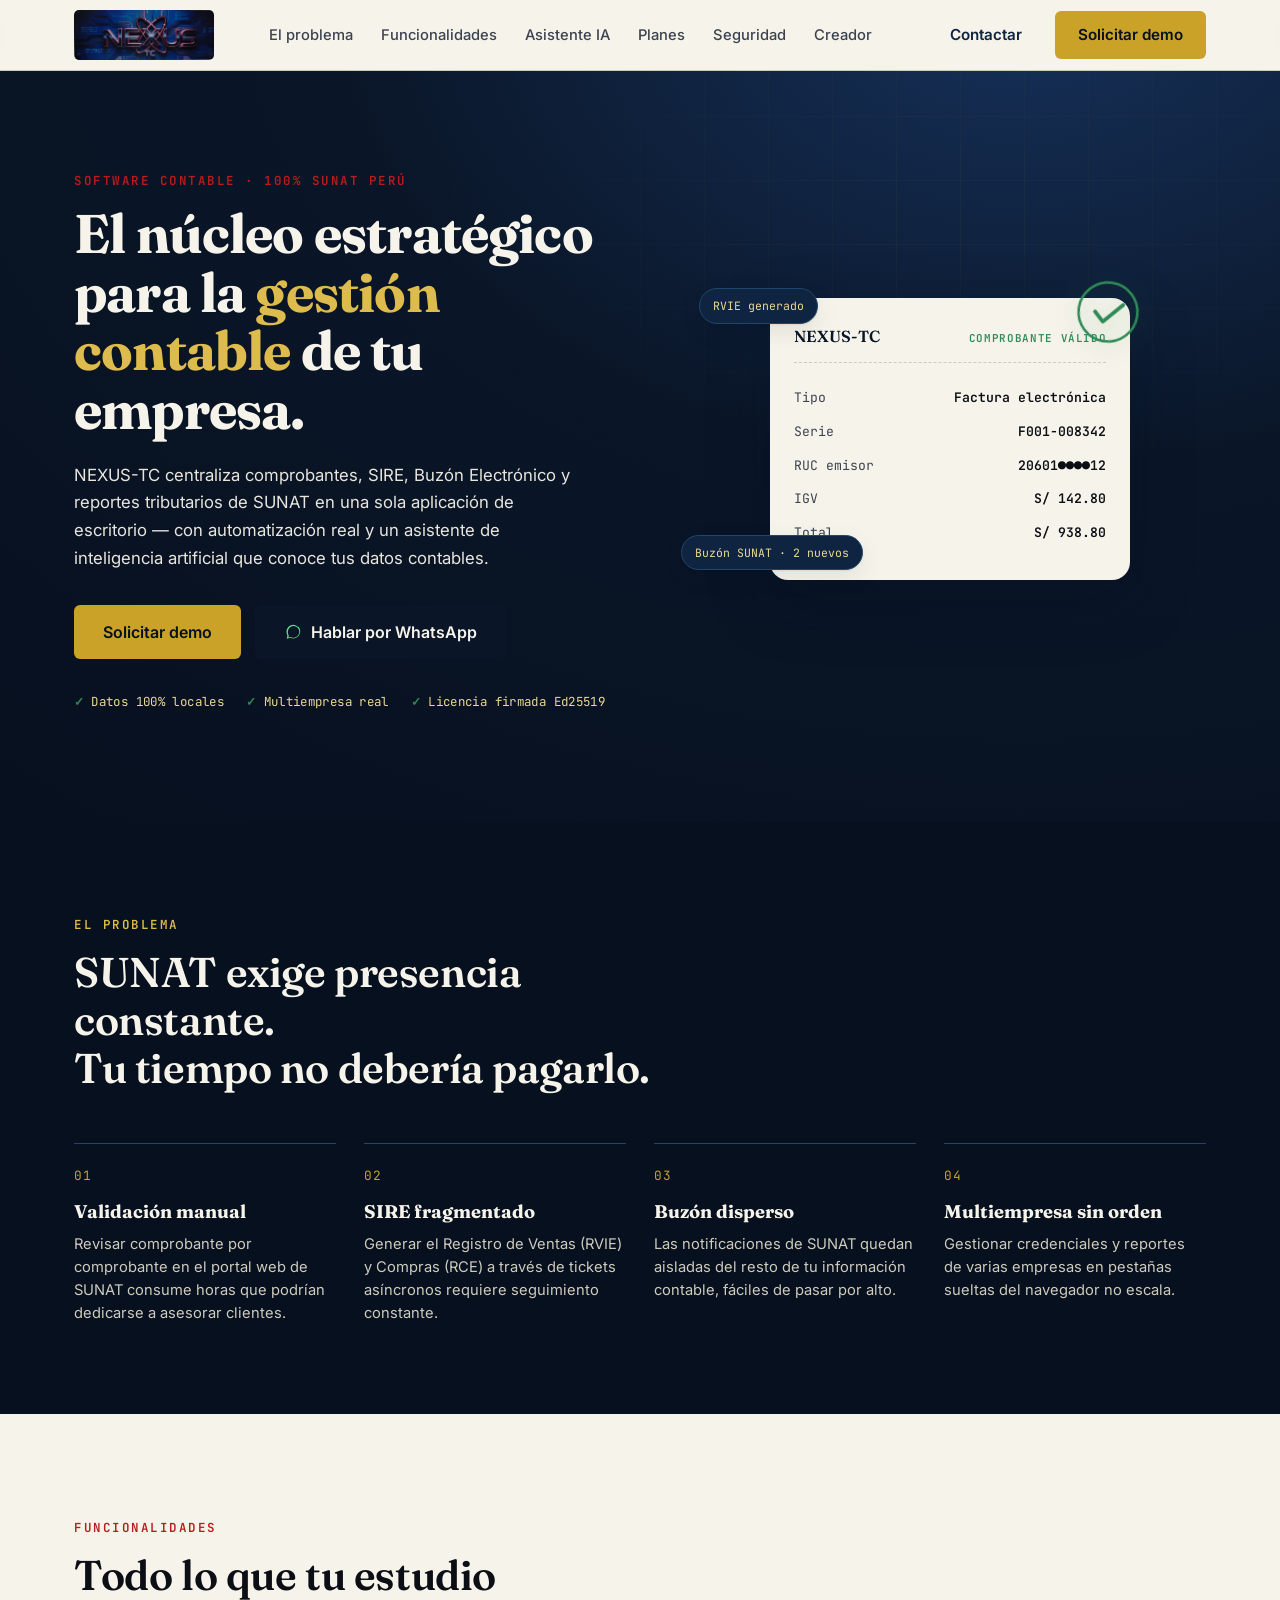
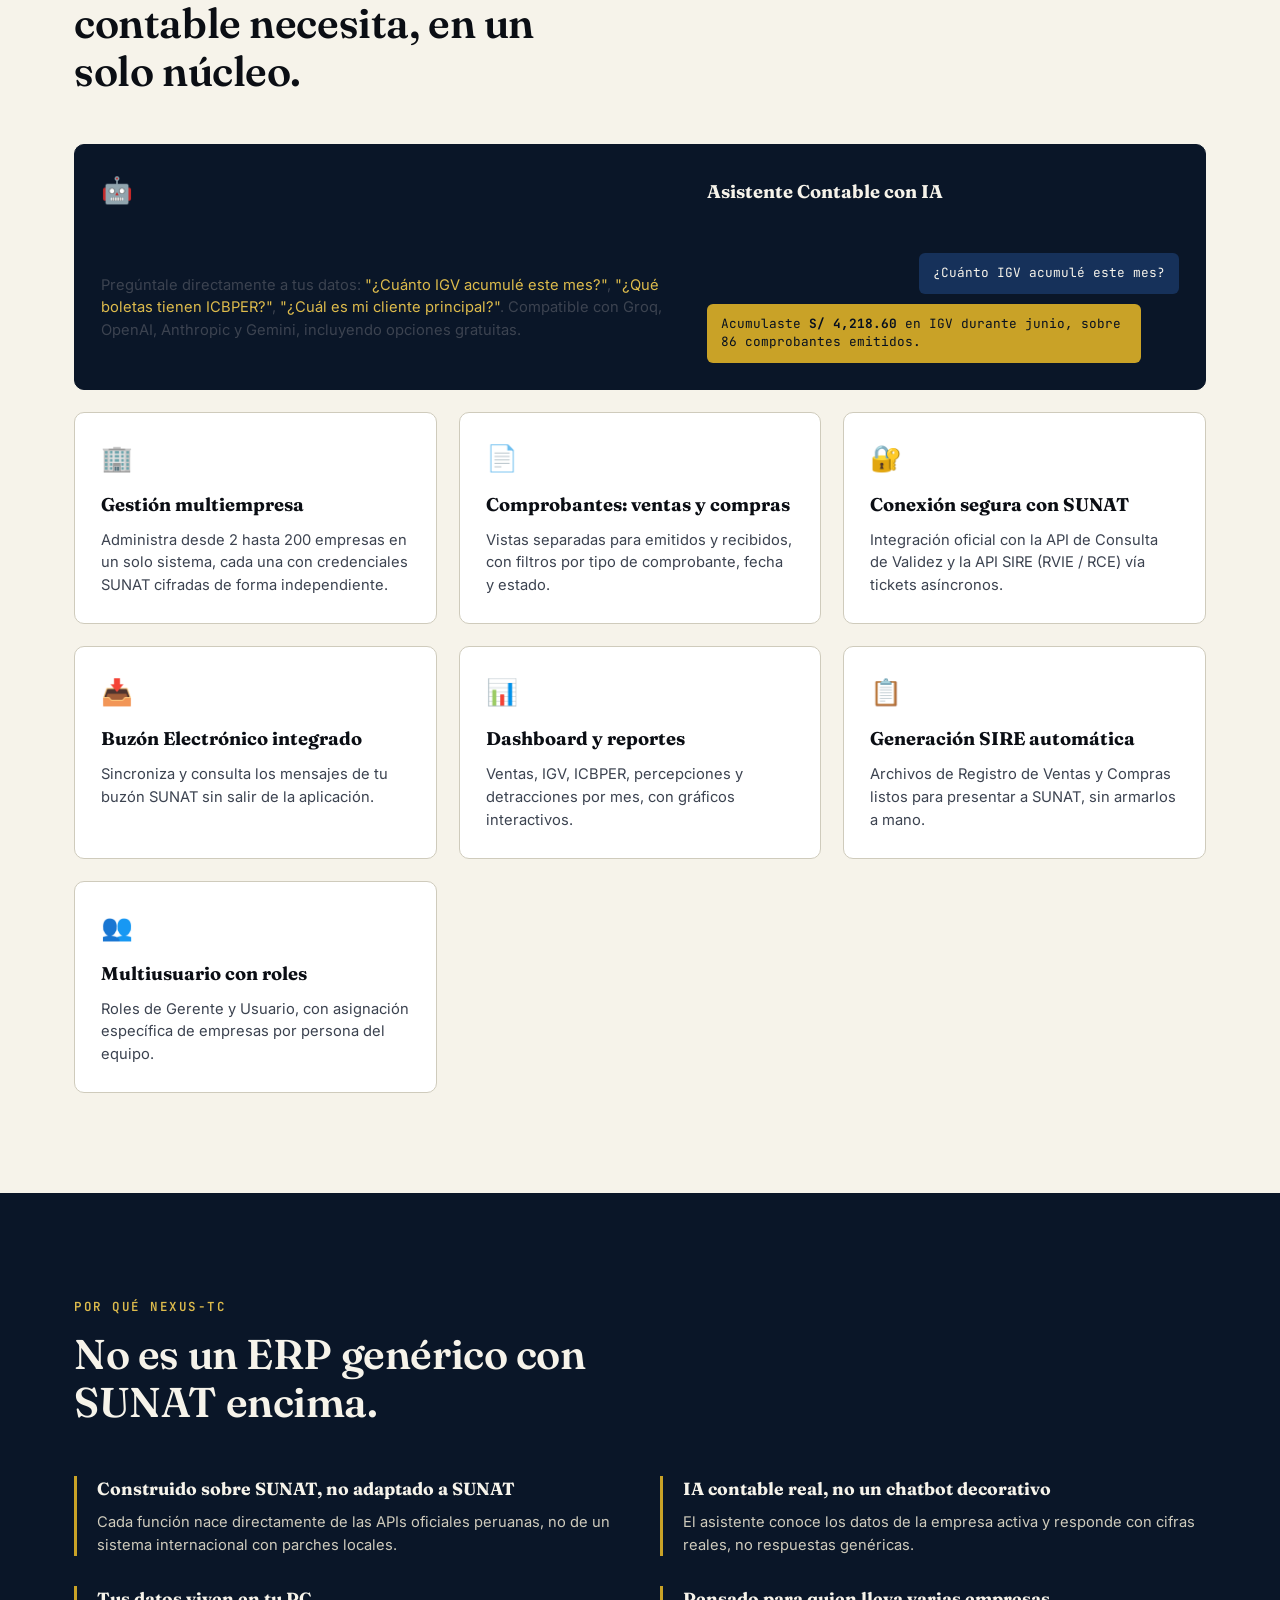
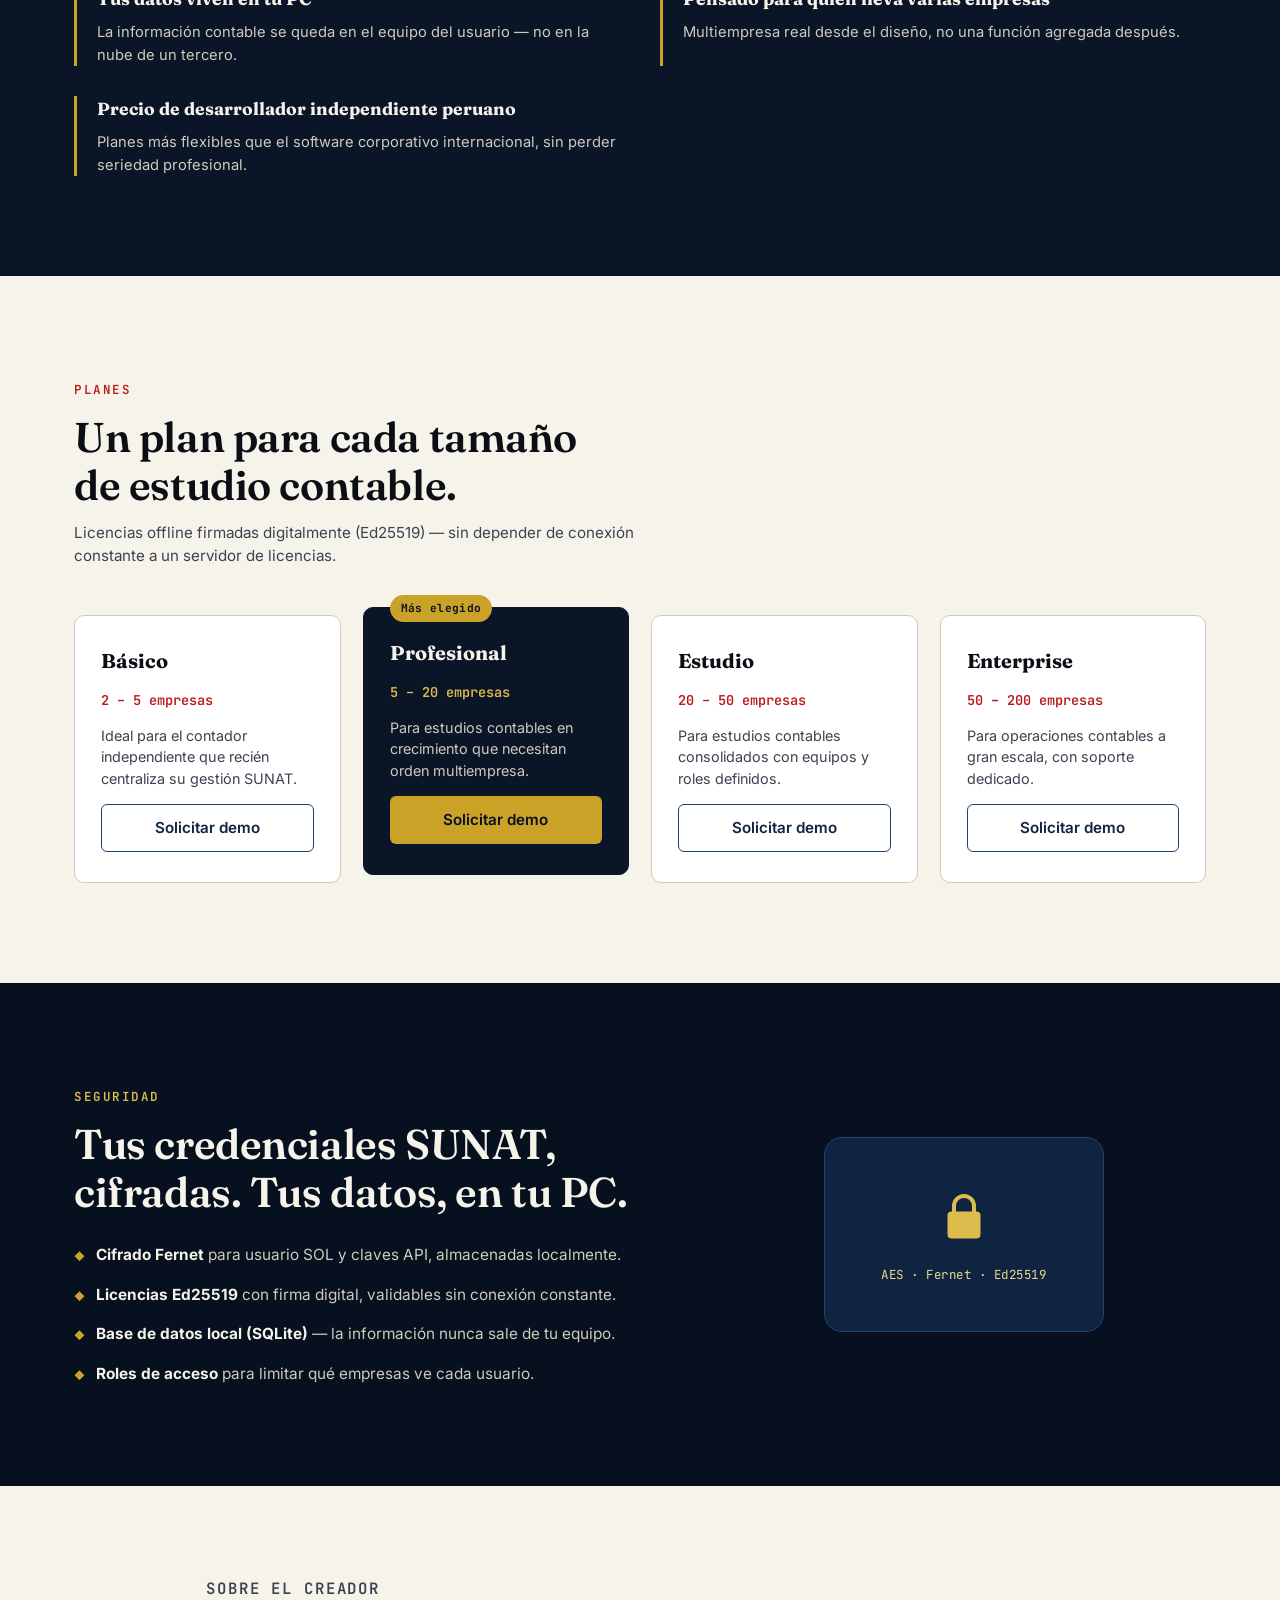
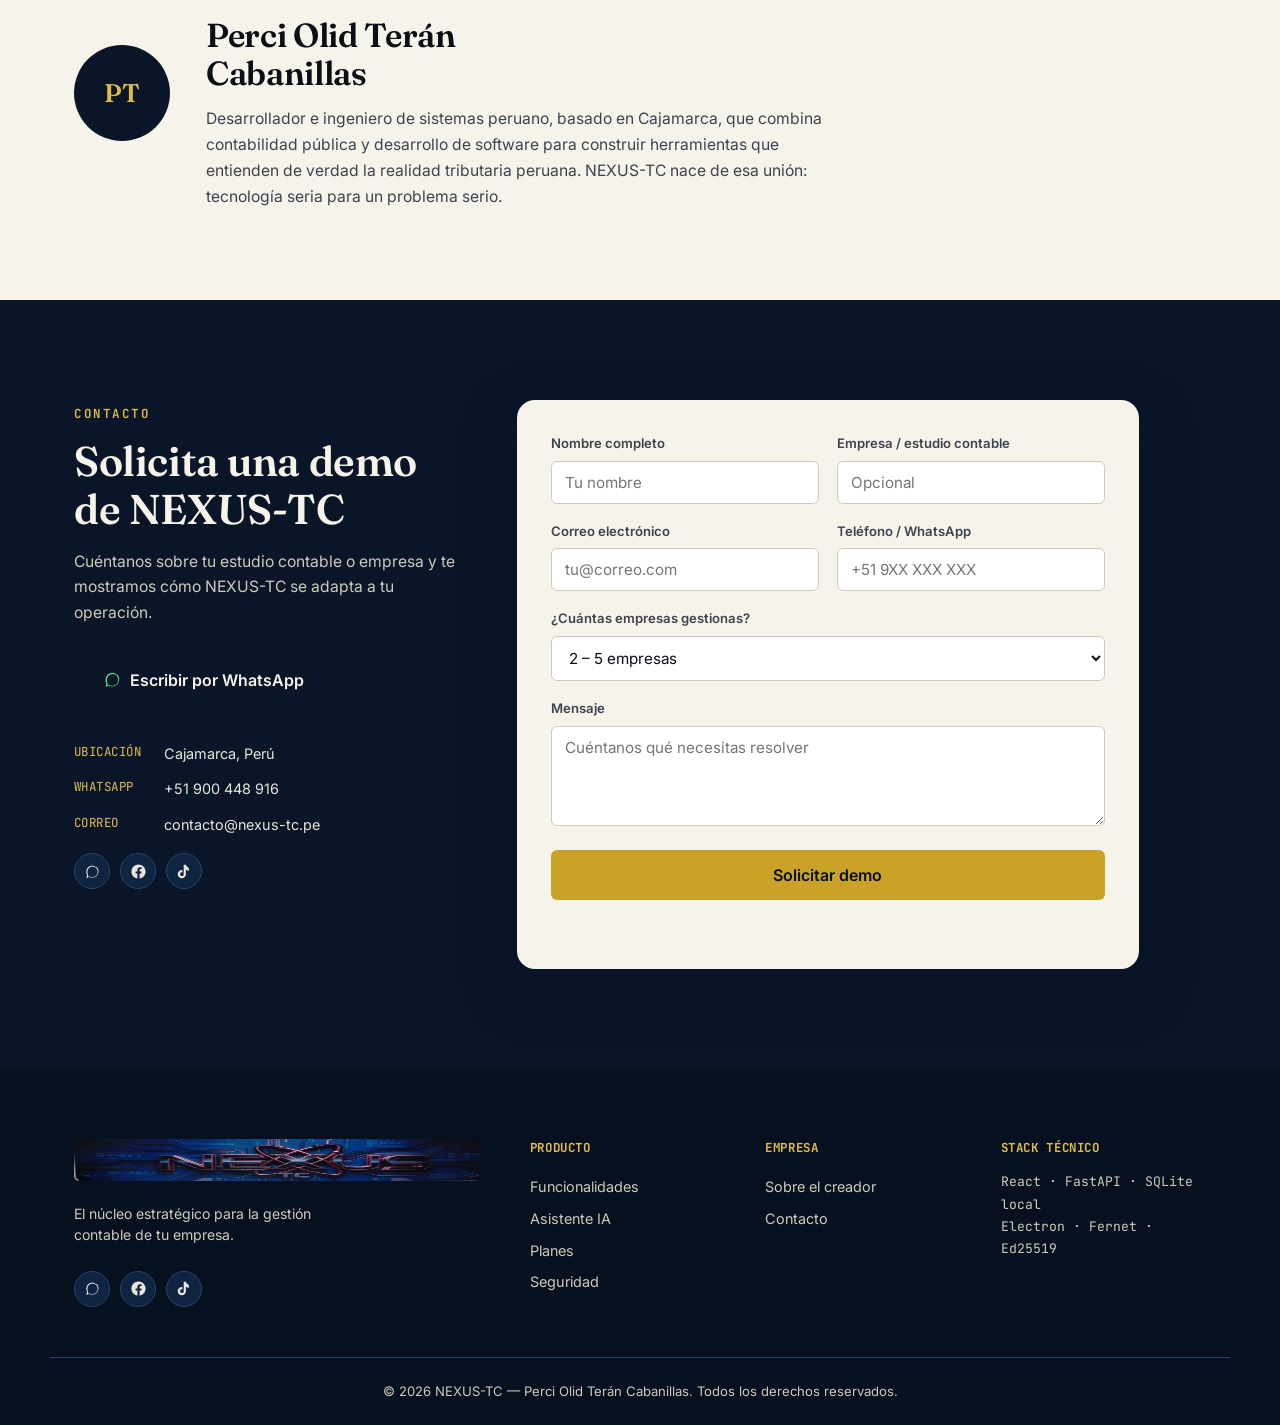
==== index.html @ d99326c6 "Add files via upload" ====
<!DOCTYPE html>
<html lang="es-PE">
<head>
<meta charset="UTF-8">
<meta name="viewport" content="width=device-width, initial-scale=1.0">
<title>NEXUS-TC — El núcleo estratégico para tu gestión contable SUNAT</title>
<meta name="description" content="NEXUS-TC centraliza la gestión de comprobantes, SIRE, Buzón Electrónico y reportes tributarios de SUNAT en una sola app de escritorio, con IA contable integrada.">
<link rel="preconnect" href="https://fonts.googleapis.com">
<link rel="preconnect" href="https://fonts.gstatic.com" crossorigin>
<link href="https://fonts.googleapis.com/css2?family=Fraunces:opsz,wght@9..144,400;9..144,500;9..144,600;9..144,700&family=Inter:wght@400;500;600;700;800&family=JetBrains+Mono:wght@400;500;600&display=swap" rel="stylesheet">
<link rel="stylesheet" href="estilos.css">
</head>
<body>

<!-- ============ HEADER ============ -->
<header class="site-header" id="top">
  <div class="container header-inner">
    <a href="#top" class="logo" aria-label="NEXUS-TC, inicio">
      <img src="nexus-tc-logo.png" alt="NEXUS-TC" class="logo-img">
    </a>

    <nav class="main-nav" id="main-nav" aria-label="Navegación principal">
      <a href="#problema">El problema</a>
      <a href="#funcionalidades">Funcionalidades</a>
      <a href="#asistente-ia">Asistente IA</a>
      <a href="#planes">Planes</a>
      <a href="#seguridad">Seguridad</a>
      <a href="#creador">Creador</a>
    </nav>

    <div class="header-cta">
      <a href="#contacto" class="btn btn-ghost">Contactar</a>
      <a href="#contacto" class="btn btn-primary">Solicitar demo</a>
    </div>

    <button class="nav-toggle" id="nav-toggle" aria-expanded="false" aria-controls="main-nav" aria-label="Abrir menú">
      <span></span><span></span><span></span>
    </button>
  </div>
</header>

<!-- ============ HERO ============ -->
<section class="hero">
  <div class="hero-texture" aria-hidden="true"></div>
  <div class="container hero-inner">
    <div class="hero-copy">
      <p class="eyebrow">Software contable · 100% SUNAT Perú</p>
      <h1>El núcleo estratégico para la <em>gestión contable</em> de tu empresa.</h1>
      <p class="hero-lead">
        NEXUS-TC centraliza comprobantes, SIRE, Buzón Electrónico y reportes tributarios
        de SUNAT en una sola aplicación de escritorio — con automatización real
        y un asistente de inteligencia artificial que conoce tus datos contables.
      </p>
      <div class="hero-actions">
        <a href="#contacto" class="btn btn-primary btn-lg">Solicitar demo</a>
        <a href="#" class="btn btn-whatsapp btn-lg" id="hero-whatsapp">
          <svg viewBox="0 0 24 24" class="icon-wa" aria-hidden="true"><path d="M17.6 6.3A8.9 8.9 0 0 0 12.04 3.5 8.95 8.95 0 0 0 3.1 12.4c0 1.6.4 3 1.2 4.3L3.5 21l4.4-1.2a8.9 8.9 0 0 0 4.1 1 9 9 0 0 0 5.6-15.5Zm-5.56 13.8a7.4 7.4 0 0 1-3.8-1l-.27-.16-2.5.7.66-2.4-.18-.28a7.5 7.5 0 0 1-1.1-3.9A7.4 7.4 0 0 1 12 5a7.4 7.4 0 0 1 7.4 7.4 7.4 7.4 0 0 1-7.36 7.4Z"/></svg>
          Hablar por WhatsApp
        </a>
      </div>
      <ul class="hero-trust">
        <li>Datos 100% locales</li>
        <li>Multiempresa real</li>
        <li>Licencia firmada Ed25519</li>
      </ul>
    </div>

    <div class="hero-visual" role="img" aria-label="Vista previa de un comprobante validado dentro de NEXUS-TC">
      <div class="voucher-card">
        <div class="voucher-head">
          <span class="voucher-co">NEXUS-TC</span>
          <span class="voucher-status" id="voucher-status">validando…</span>
        </div>
        <div class="voucher-row"><span>Tipo</span><strong>Factura electrónica</strong></div>
        <div class="voucher-row"><span>Serie</span><strong>F001-008342</strong></div>
        <div class="voucher-row"><span>RUC emisor</span><strong>20601●●●●12</strong></div>
        <div class="voucher-row"><span>IGV</span><strong>S/ 142.80</strong></div>
        <div class="voucher-row"><span>Total</span><strong>S/ 938.80</strong></div>
        <div class="voucher-seal" id="voucher-seal" aria-hidden="true">
          <svg viewBox="0 0 100 100"><circle cx="50" cy="50" r="46"/><path d="M30 52 L44 66 L72 36" /></svg>
        </div>
      </div>
      <div class="dash-chip dash-chip-1">RVIE generado</div>
      <div class="dash-chip dash-chip-2">Buzón SUNAT · 2 nuevos</div>
    </div>
  </div>
</section>

<!-- ============ EL PROBLEMA ============ -->
<section class="problema" id="problema">
  <div class="container">
    <p class="eyebrow eyebrow-light">El problema</p>
    <h2>SUNAT exige presencia constante. <br>Tu tiempo no debería pagarlo.</h2>
    <div class="problema-grid">
      <div class="problema-item">
        <span class="problema-num">01</span>
        <h3>Validación manual</h3>
        <p>Revisar comprobante por comprobante en el portal web de SUNAT consume horas que podrían dedicarse a asesorar clientes.</p>
      </div>
      <div class="problema-item">
        <span class="problema-num">02</span>
        <h3>SIRE fragmentado</h3>
        <p>Generar el Registro de Ventas (RVIE) y Compras (RCE) a través de tickets asíncronos requiere seguimiento constante.</p>
      </div>
      <div class="problema-item">
        <span class="problema-num">03</span>
        <h3>Buzón disperso</h3>
        <p>Las notificaciones de SUNAT quedan aisladas del resto de tu información contable, fáciles de pasar por alto.</p>
      </div>
      <div class="problema-item">
        <span class="problema-num">04</span>
        <h3>Multiempresa sin orden</h3>
        <p>Gestionar credenciales y reportes de varias empresas en pestañas sueltas del navegador no escala.</p>
      </div>
    </div>
  </div>
</section>

<!-- ============ FUNCIONALIDADES ============ -->
<section class="funcionalidades" id="funcionalidades">
  <div class="container">
    <p class="eyebrow">Funcionalidades</p>
    <h2>Todo lo que tu estudio contable necesita, en un solo núcleo.</h2>

    <div class="features-grid">
      <article class="feature-card feature-card-wide" id="asistente-ia">
        <div class="feature-icon" aria-hidden="true">🤖</div>
        <h3>Asistente Contable con IA</h3>
        <p>Pregúntale directamente a tus datos: <em>"¿Cuánto IGV acumulé este mes?"</em>, <em>"¿Qué boletas tienen ICBPER?"</em>, <em>"¿Cuál es mi cliente principal?"</em>. Compatible con Groq, OpenAI, Anthropic y Gemini, incluyendo opciones gratuitas.</p>
        <div class="chat-preview" aria-hidden="true">
          <div class="chat-bubble chat-user">¿Cuánto IGV acumulé este mes?</div>
          <div class="chat-bubble chat-ai">Acumulaste <strong>S/ 4,218.60</strong> en IGV durante junio, sobre 86 comprobantes emitidos.</div>
        </div>
      </article>

      <article class="feature-card">
        <div class="feature-icon" aria-hidden="true">🏢</div>
        <h3>Gestión multiempresa</h3>
        <p>Administra desde 2 hasta 200 empresas en un solo sistema, cada una con credenciales SUNAT cifradas de forma independiente.</p>
      </article>

      <article class="feature-card">
        <div class="feature-icon" aria-hidden="true">📄</div>
        <h3>Comprobantes: ventas y compras</h3>
        <p>Vistas separadas para emitidos y recibidos, con filtros por tipo de comprobante, fecha y estado.</p>
      </article>

      <article class="feature-card">
        <div class="feature-icon" aria-hidden="true">🔐</div>
        <h3>Conexión segura con SUNAT</h3>
        <p>Integración oficial con la API de Consulta de Validez y la API SIRE (RVIE / RCE) vía tickets asíncronos.</p>
      </article>

      <article class="feature-card">
        <div class="feature-icon" aria-hidden="true">📥</div>
        <h3>Buzón Electrónico integrado</h3>
        <p>Sincroniza y consulta los mensajes de tu buzón SUNAT sin salir de la aplicación.</p>
      </article>

      <article class="feature-card">
        <div class="feature-icon" aria-hidden="true">📊</div>
        <h3>Dashboard y reportes</h3>
        <p>Ventas, IGV, ICBPER, percepciones y detracciones por mes, con gráficos interactivos.</p>
      </article>

      <article class="feature-card">
        <div class="feature-icon" aria-hidden="true">📋</div>
        <h3>Generación SIRE automática</h3>
        <p>Archivos de Registro de Ventas y Compras listos para presentar a SUNAT, sin armarlos a mano.</p>
      </article>

      <article class="feature-card">
        <div class="feature-icon" aria-hidden="true">👥</div>
        <h3>Multiusuario con roles</h3>
        <p>Roles de Gerente y Usuario, con asignación específica de empresas por persona del equipo.</p>
      </article>
    </div>
  </div>
</section>

<!-- ============ DIFERENCIADORES ============ -->
<section class="diferenciadores">
  <div class="container">
    <p class="eyebrow eyebrow-light">Por qué NEXUS-TC</p>
    <h2>No es un ERP genérico con SUNAT encima.</h2>
    <div class="dif-list">
      <div class="dif-item">
        <h3>Construido sobre SUNAT, no adaptado a SUNAT</h3>
        <p>Cada función nace directamente de las APIs oficiales peruanas, no de un sistema internacional con parches locales.</p>
      </div>
      <div class="dif-item">
        <h3>IA contable real, no un chatbot decorativo</h3>
        <p>El asistente conoce los datos de la empresa activa y responde con cifras reales, no respuestas genéricas.</p>
      </div>
      <div class="dif-item">
        <h3>Tus datos viven en tu PC</h3>
        <p>La información contable se queda en el equipo del usuario — no en la nube de un tercero.</p>
      </div>
      <div class="dif-item">
        <h3>Pensado para quien lleva varias empresas</h3>
        <p>Multiempresa real desde el diseño, no una función agregada después.</p>
      </div>
      <div class="dif-item">
        <h3>Precio de desarrollador independiente peruano</h3>
        <p>Planes más flexibles que el software corporativo internacional, sin perder seriedad profesional.</p>
      </div>
    </div>
  </div>
</section>

<!-- ============ PLANES ============ -->
<section class="planes" id="planes">
  <div class="container">
    <p class="eyebrow">Planes</p>
    <h2>Un plan para cada tamaño de estudio contable.</h2>
    <p class="planes-sub">Licencias offline firmadas digitalmente (Ed25519) — sin depender de conexión constante a un servidor de licencias.</p>

    <div class="planes-grid">
      <div class="plan-card">
        <h3>Básico</h3>
        <p class="plan-range">2 – 5 empresas</p>
        <p class="plan-desc">Ideal para el contador independiente que recién centraliza su gestión SUNAT.</p>
        <a href="#contacto" class="btn btn-outline">Solicitar demo</a>
      </div>

      <div class="plan-card plan-card-featured">
        <span class="plan-tag">Más elegido</span>
        <h3>Profesional</h3>
        <p class="plan-range">5 – 20 empresas</p>
        <p class="plan-desc">Para estudios contables en crecimiento que necesitan orden multiempresa.</p>
        <a href="#contacto" class="btn btn-primary">Solicitar demo</a>
      </div>

      <div class="plan-card">
        <h3>Estudio</h3>
        <p class="plan-range">20 – 50 empresas</p>
        <p class="plan-desc">Para estudios contables consolidados con equipos y roles definidos.</p>
        <a href="#contacto" class="btn btn-outline">Solicitar demo</a>
      </div>

      <div class="plan-card">
        <h3>Enterprise</h3>
        <p class="plan-range">50 – 200 empresas</p>
        <p class="plan-desc">Para operaciones contables a gran escala, con soporte dedicado.</p>
        <a href="#contacto" class="btn btn-outline">Solicitar demo</a>
      </div>
    </div>
  </div>
</section>

<!-- ============ SEGURIDAD ============ -->
<section class="seguridad" id="seguridad">
  <div class="container seguridad-inner">
    <div class="seguridad-copy">
      <p class="eyebrow eyebrow-light">Seguridad</p>
      <h2>Tus credenciales SUNAT, cifradas. Tus datos, en tu PC.</h2>
      <ul class="seguridad-list">
        <li><strong>Cifrado Fernet</strong> para usuario SOL y claves API, almacenadas localmente.</li>
        <li><strong>Licencias Ed25519</strong> con firma digital, validables sin conexión constante.</li>
        <li><strong>Base de datos local (SQLite)</strong> — la información nunca sale de tu equipo.</li>
        <li><strong>Roles de acceso</strong> para limitar qué empresas ve cada usuario.</li>
      </ul>
    </div>
    <div class="seguridad-visual" aria-hidden="true">
      <div class="lock-card">
        <svg viewBox="0 0 64 64" class="lock-icon"><rect x="16" y="28" width="32" height="26" rx="3"/><path d="M22 28v-6a10 10 0 0 1 20 0v6" fill="none" stroke-width="4"/><circle cx="32" cy="40" r="3.5"/></svg>
        <span class="lock-label">AES · Fernet · Ed25519</span>
      </div>
    </div>
  </div>
</section>

<!-- ============ SOBRE EL CREADOR ============ -->
<section class="creador" id="creador">
  <div class="container creador-inner">
    <div class="creador-avatar" aria-hidden="true">PT</div>
    <div class="creador-copy">
      <p class="eyebrow">Sobre el creador</p>
      <h2>Perci Olid Terán Cabanillas</h2>
      <p>
        Desarrollador e ingeniero de sistemas peruano, basado en Cajamarca, que combina
        contabilidad pública y desarrollo de software para construir herramientas que
        entienden de verdad la realidad tributaria peruana. NEXUS-TC nace de esa unión:
        tecnología seria para un problema serio.
      </p>
    </div>
  </div>
</section>

<!-- ============ CONTACTO ============ -->
<section class="contacto" id="contacto">
  <div class="container contacto-inner">
    <div class="contacto-info">
      <p class="eyebrow eyebrow-light">Contacto</p>
      <h2>Solicita una demo de NEXUS-TC</h2>
      <p class="contacto-lead">Cuéntanos sobre tu estudio contable o empresa y te mostramos cómo NEXUS-TC se adapta a tu operación.</p>

      <a href="#" class="btn btn-whatsapp btn-lg" id="contacto-whatsapp">
        <svg viewBox="0 0 24 24" class="icon-wa" aria-hidden="true"><path d="M17.6 6.3A8.9 8.9 0 0 0 12.04 3.5 8.95 8.95 0 0 0 3.1 12.4c0 1.6.4 3 1.2 4.3L3.5 21l4.4-1.2a8.9 8.9 0 0 0 4.1 1 9 9 0 0 0 5.6-15.5Zm-5.56 13.8a7.4 7.4 0 0 1-3.8-1l-.27-.16-2.5.7.66-2.4-.18-.28a7.5 7.5 0 0 1-1.1-3.9A7.4 7.4 0 0 1 12 5a7.4 7.4 0 0 1 7.4 7.4 7.4 7.4 0 0 1-7.36 7.4Z"/></svg>
        Escribir por WhatsApp
      </a>

      <dl class="contacto-meta">
        <div><dt>Ubicación</dt><dd>Cajamarca, Perú</dd></div>
        <div><dt>WhatsApp</dt><dd>+51 900 448 916</dd></div>
        <div><dt>Correo</dt><dd>contacto@nexus-tc.pe</dd></div>
      </dl>

      <div class="social-row social-row-contact" aria-label="Síguenos en redes sociales">
        <a href="#" id="social-whatsapp-2" class="social-link" aria-label="WhatsApp" target="_blank" rel="noopener noreferrer">
          <svg viewBox="0 0 24 24" aria-hidden="true"><path d="M17.6 6.3A8.9 8.9 0 0 0 12.04 3.5 8.95 8.95 0 0 0 3.1 12.4c0 1.6.4 3 1.2 4.3L3.5 21l4.4-1.2a8.9 8.9 0 0 0 4.1 1 9 9 0 0 0 5.6-15.5Zm-5.56 13.8a7.4 7.4 0 0 1-3.8-1l-.27-.16-2.5.7.66-2.4-.18-.28a7.5 7.5 0 0 1-1.1-3.9A7.4 7.4 0 0 1 12 5a7.4 7.4 0 0 1 7.4 7.4 7.4 7.4 0 0 1-7.36 7.4Z"/></svg>
        </a>
        <a href="https://www.facebook.com/share/17sAjzDMkx/" class="social-link" aria-label="Facebook" target="_blank" rel="noopener noreferrer">
          <svg viewBox="0 0 24 24" aria-hidden="true"><path d="M22 12.06C22 6.5 17.52 2 12 2S2 6.5 2 12.06c0 5 3.66 9.16 8.44 9.94v-7.03H7.9v-2.91h2.54V9.84c0-2.51 1.49-3.9 3.78-3.9 1.1 0 2.24.2 2.24.2v2.46h-1.26c-1.24 0-1.63.77-1.63 1.56v1.87h2.78l-.44 2.91h-2.34V22c4.78-.78 8.44-4.94 8.44-9.94Z"/></svg>
        </a>
        <a href="https://www.tiktok.com/@iaxxx9139" class="social-link" aria-label="TikTok" target="_blank" rel="noopener noreferrer">
          <svg viewBox="0 0 24 24" aria-hidden="true"><path d="M16.6 5.82a4.27 4.27 0 0 1-2.6-3.4h-3.1v13.4a2.6 2.6 0 1 1-1.84-2.49V10.1a5.86 5.86 0 0 0-.76-.05A5.78 5.78 0 1 0 14 15.83V9.4a7.3 7.3 0 0 0 4.3 1.39V7.6a4.27 4.27 0 0 1-1.7-1.78Z"/></svg>
        </a>
      </div>
    </div>

    <form class="contacto-form" id="contact-form" novalidate>
      <div class="form-row">
        <label for="nombre">Nombre completo</label>
        <input type="text" id="nombre" name="nombre" required autocomplete="name" placeholder="Tu nombre">
      </div>
      <div class="form-row">
        <label for="empresa">Empresa / estudio contable</label>
        <input type="text" id="empresa" name="empresa" autocomplete="organization" placeholder="Opcional">
      </div>
      <div class="form-row">
        <label for="correo">Correo electrónico</label>
        <input type="email" id="correo" name="correo" required autocomplete="email" placeholder="tu@correo.com">
      </div>
      <div class="form-row">
        <label for="telefono">Teléfono / WhatsApp</label>
        <input type="tel" id="telefono" name="telefono" autocomplete="tel" placeholder="+51 9XX XXX XXX">
      </div>
      <div class="form-row">
        <label for="empresas-gestionadas">¿Cuántas empresas gestionas?</label>
        <select id="empresas-gestionadas" name="empresas-gestionadas">
          <option value="2-5">2 – 5 empresas</option>
          <option value="5-20">5 – 20 empresas</option>
          <option value="20-50">20 – 50 empresas</option>
          <option value="50-200">50 – 200 empresas</option>
        </select>
      </div>
      <div class="form-row">
        <label for="mensaje">Mensaje</label>
        <textarea id="mensaje" name="mensaje" rows="4" placeholder="Cuéntanos qué necesitas resolver"></textarea>
      </div>
      <button type="submit" class="btn btn-primary btn-lg form-submit">Solicitar demo</button>
      <p class="form-status" id="form-status" role="status" aria-live="polite"></p>
    </form>
  </div>
</section>

<!-- ============ FOOTER ============ -->
<footer class="site-footer">
  <div class="container footer-inner">
    <div class="footer-brand">
      <img src="nexus-tc-logo.png" alt="NEXUS-TC" class="logo-img footer-logo-img">
      <p>El núcleo estratégico para la gestión contable de tu empresa.</p>

      <div class="social-row" aria-label="Redes sociales de NEXUS-TC">
        <a href="#" id="social-whatsapp" class="social-link" aria-label="WhatsApp" target="_blank" rel="noopener noreferrer">
          <svg viewBox="0 0 24 24" aria-hidden="true"><path d="M17.6 6.3A8.9 8.9 0 0 0 12.04 3.5 8.95 8.95 0 0 0 3.1 12.4c0 1.6.4 3 1.2 4.3L3.5 21l4.4-1.2a8.9 8.9 0 0 0 4.1 1 9 9 0 0 0 5.6-15.5Zm-5.56 13.8a7.4 7.4 0 0 1-3.8-1l-.27-.16-2.5.7.66-2.4-.18-.28a7.5 7.5 0 0 1-1.1-3.9A7.4 7.4 0 0 1 12 5a7.4 7.4 0 0 1 7.4 7.4 7.4 7.4 0 0 1-7.36 7.4Z"/></svg>
        </a>
        <a href="https://www.facebook.com/share/17sAjzDMkx/" class="social-link" aria-label="Facebook" target="_blank" rel="noopener noreferrer">
          <svg viewBox="0 0 24 24" aria-hidden="true"><path d="M22 12.06C22 6.5 17.52 2 12 2S2 6.5 2 12.06c0 5 3.66 9.16 8.44 9.94v-7.03H7.9v-2.91h2.54V9.84c0-2.51 1.49-3.9 3.78-3.9 1.1 0 2.24.2 2.24.2v2.46h-1.26c-1.24 0-1.63.77-1.63 1.56v1.87h2.78l-.44 2.91h-2.34V22c4.78-.78 8.44-4.94 8.44-9.94Z"/></svg>
        </a>
        <a href="https://www.tiktok.com/@iaxxx9139" class="social-link" aria-label="TikTok" target="_blank" rel="noopener noreferrer">
          <svg viewBox="0 0 24 24" aria-hidden="true"><path d="M16.6 5.82a4.27 4.27 0 0 1-2.6-3.4h-3.1v13.4a2.6 2.6 0 1 1-1.84-2.49V10.1a5.86 5.86 0 0 0-.76-.05A5.78 5.78 0 1 0 14 15.83V9.4a7.3 7.3 0 0 0 4.3 1.39V7.6a4.27 4.27 0 0 1-1.7-1.78Z"/></svg>
        </a>
      </div>
    </div>

    <nav class="footer-nav" aria-label="Enlaces del pie de página">
      <div>
        <h4>Producto</h4>
        <a href="#funcionalidades">Funcionalidades</a>
        <a href="#asistente-ia">Asistente IA</a>
        <a href="#planes">Planes</a>
        <a href="#seguridad">Seguridad</a>
      </div>
      <div>
        <h4>Empresa</h4>
        <a href="#creador">Sobre el creador</a>
        <a href="#contacto">Contacto</a>
      </div>
      <div>
        <h4>Stack técnico</h4>
        <p class="footer-stack">React · FastAPI · SQLite local<br>Electron · Fernet · Ed25519</p>
      </div>
    </nav>
  </div>
  <div class="container footer-bottom">
    <p>© <span id="year"></span> NEXUS-TC — Perci Olid Terán Cabanillas. Todos los derechos reservados.</p>
  </div>
</footer>

<script src="script.js"></script>
</body>
</html>
---- estilos.css ----
/* ============================================================
   NEXUS-TC — Design tokens
   ============================================================ */
:root{
  /* Color */
  --navy-950: #07101F;
  --navy-900: #0A1628;
  --navy-800: #0F2440;
  --navy-700: #16315A;
  --navy-600: #1A3A5C;
  --navy-line: #21466E;

  --gold-500: #C9A227;
  --gold-400: #DDBB4C;
  --gold-300: #EAD896;

  --red-600: #B91C1C;
  --red-500: #D32F2F;

  --bone-100: #F6F3EA;
  --bone-200: #E8E6DD;
  --bone-300: #CFCBBC;

  --ink-900: #0B0E14;
  --ink-600: #3C4350;

  --green-ok: #2E8B57;

  /* Type */
  --font-display: "Fraunces", "Iowan Old Style", serif;
  --font-body: "Inter", -apple-system, BlinkMacSystemFont, sans-serif;
  --font-mono: "JetBrains Mono", monospace;

  /* Layout */
  --container-w: 1180px;
  --radius-sm: 6px;
  --radius-md: 10px;
  --radius-lg: 18px;

  --shadow-card: 0 1px 2px rgba(7,16,31,0.06), 0 8px 24px rgba(7,16,31,0.08);
  --shadow-deep: 0 20px 60px rgba(7,16,31,0.35);
}

@media (prefers-color-scheme: dark){
  :root{ color-scheme: dark light; }
}

/* ============================================================
   Reset
   ============================================================ */
*,*::before,*::after{ box-sizing: border-box; }
html{ scroll-behavior: smooth; }
@media (prefers-reduced-motion: reduce){
  html{ scroll-behavior: auto; }
  *,*::before,*::after{ animation-duration: 0.001ms !important; animation-iteration-count: 1 !important; transition-duration: 0.001ms !important; scroll-behavior: auto !important; }
}
body{
  margin: 0;
  font-family: var(--font-body);
  color: var(--ink-900);
  background: var(--bone-100);
  -webkit-font-smoothing: antialiased;
  line-height: 1.5;
}
img,svg{ display:block; max-width: 100%; }
a{ color: inherit; text-decoration: none; }
ul{ margin:0; padding:0; list-style:none; }
h1,h2,h3,h4,p{ margin:0; }
button{ font-family: inherit; cursor: pointer; }
:focus-visible{ outline: 2.5px solid var(--gold-500); outline-offset: 3px; border-radius: 4px; }

.container{
  width: 100%;
  max-width: var(--container-w);
  margin: 0 auto;
  padding: 0 24px;
}

.eyebrow{
  display:inline-block;
  font-family: var(--font-mono);
  font-size: 12.5px;
  letter-spacing: 0.12em;
  text-transform: uppercase;
  color: var(--red-600);
  font-weight: 600;
  margin-bottom: 14px;
}
.eyebrow-light{ color: var(--gold-400); }

h2{
  font-family: var(--font-display);
  font-weight: 600;
  font-size: clamp(1.9rem, 3.4vw, 2.6rem);
  line-height: 1.15;
  letter-spacing: -0.01em;
  max-width: 18ch;
}

/* ============================================================
   Buttons
   ============================================================ */
.btn{
  display: inline-flex;
  align-items: center;
  gap: 8px;
  padding: 12px 22px;
  border-radius: var(--radius-sm);
  font-weight: 600;
  font-size: 0.95rem;
  border: 1.5px solid transparent;
  transition: transform 0.15s ease, box-shadow 0.15s ease, background 0.15s ease, border-color 0.15s ease;
  white-space: nowrap;
}
.btn-lg{ padding: 14px 28px; font-size: 1rem; }
.btn-primary{
  background: var(--gold-500);
  color: var(--navy-950);
}
.btn-primary:hover{ background: var(--gold-400); transform: translateY(-1px); box-shadow: 0 8px 20px rgba(201,162,39,0.35); }

.btn-outline{
  background: transparent;
  border-color: var(--navy-line);
  color: var(--navy-800);
}
.btn-outline:hover{ border-color: var(--gold-500); color: var(--navy-900); }

.btn-ghost{
  background: transparent;
  color: var(--navy-800);
}
.btn-ghost:hover{ color: var(--red-600); }

.btn-whatsapp{
  background: var(--navy-900);
  color: var(--bone-100);
  border-color: var(--navy-900);
}
.btn-whatsapp:hover{ background: var(--navy-700); transform: translateY(-1px); }
.icon-wa{ width: 19px; height: 19px; fill: #5FE08A; }

/* ============================================================
   Header
   ============================================================ */
.site-header{
  position: sticky;
  top: 0;
  z-index: 50;
  background: rgba(246,243,234,0.86);
  backdrop-filter: blur(10px);
  border-bottom: 1px solid var(--bone-300);
}
.header-inner{
  display: flex;
  align-items: center;
  justify-content: space-between;
  padding-top: 10px;
  padding-bottom: 10px;
  gap: 24px;
}
.logo{ display: flex; align-items: center; gap: 10px; }
.logo-img{
  height: 50px;
  width: auto;
  border-radius: 5px;
  display: block;
}
.footer-logo-img{ height: 42px; margin-bottom: 4px; }
.logo-mark{
  font-family: var(--font-mono);
  font-size: 12px;
  font-weight: 700;
  background: var(--navy-900);
  color: var(--gold-400);
  padding: 5px 7px;
  border-radius: 5px;
  letter-spacing: 0.02em;
}
.logo-text{
  font-family: var(--font-display);
  font-size: 1.2rem;
  font-weight: 600;
  color: var(--navy-900);
}
.logo-dash{ color: var(--red-600); }

.main-nav{ display: flex; gap: 28px; }
.main-nav a{
  font-size: 0.92rem;
  font-weight: 500;
  color: var(--ink-600);
  position: relative;
  padding: 4px 0;
}
.main-nav a:hover{ color: var(--navy-900); }
.main-nav a::after{
  content:"";
  position:absolute; left:0; bottom:-2px;
  width:0; height: 2px; background: var(--gold-500);
  transition: width 0.2s ease;
}
.main-nav a:hover::after{ width: 100%; }

.header-cta{ display: flex; align-items: center; gap: 10px; }

.nav-toggle{
  display:none;
  flex-direction: column;
  justify-content: center;
  gap: 5px;
  width: 38px; height: 38px;
  background: transparent;
  border: 1px solid var(--bone-300);
  border-radius: 7px;
}
.nav-toggle span{ width: 18px; height: 2px; background: var(--navy-900); margin: 0 auto; transition: transform 0.2s ease, opacity 0.2s ease; }
.nav-toggle.is-open span:nth-child(1){ transform: translateY(7px) rotate(45deg); }
.nav-toggle.is-open span:nth-child(2){ opacity: 0; }
.nav-toggle.is-open span:nth-child(3){ transform: translateY(-7px) rotate(-45deg); }

/* ============================================================
   Hero
   ============================================================ */
.hero{
  position: relative;
  background: radial-gradient(120% 140% at 80% -10%, var(--navy-700) 0%, var(--navy-900) 45%, var(--navy-950) 100%);
  color: var(--bone-100);
  padding: 96px 0 110px;
  overflow: hidden;
}
.hero-texture{
  position: absolute; inset: 0;
  background-image:
    repeating-linear-gradient(0deg, rgba(201,162,39,0.05) 0 1px, transparent 1px 64px),
    repeating-linear-gradient(90deg, rgba(201,162,39,0.05) 0 1px, transparent 1px 64px);
  mask-image: radial-gradient(60% 60% at 75% 20%, black, transparent 70%);
  pointer-events: none;
}
.hero-inner{
  display: grid;
  grid-template-columns: 1.05fr 0.95fr;
  gap: 56px;
  align-items: center;
  position: relative;
}
.hero-lead{
  margin-top: 22px;
  font-size: 1.05rem;
  line-height: 1.65;
  color: var(--bone-200);
  max-width: 46ch;
}
.hero h1{
  font-family: var(--font-display);
  font-size: clamp(2.3rem, 4.6vw, 3.4rem);
  line-height: 1.08;
  letter-spacing: -0.015em;
  max-width: 16ch;
}
.hero h1 em{ color: var(--gold-400); font-style: normal; }

.hero-actions{ display: flex; gap: 14px; margin-top: 32px; flex-wrap: wrap; }

.hero-trust{
  display: flex;
  gap: 22px;
  margin-top: 34px;
  flex-wrap: wrap;
  font-family: var(--font-mono);
  font-size: 0.78rem;
  letter-spacing: 0.03em;
  color: var(--gold-300);
}
.hero-trust li{ display:flex; align-items:center; gap:7px; }
.hero-trust li::before{ content:"✓"; color: var(--green-ok); font-weight: 700; }

.hero-visual{ position: relative; display: flex; justify-content: center; }
.voucher-card{
  width: 100%;
  max-width: 360px;
  background: var(--bone-100);
  color: var(--ink-900);
  border-radius: var(--radius-lg);
  padding: 26px 24px 30px;
  box-shadow: var(--shadow-deep);
  position: relative;
  font-family: var(--font-mono);
}
.voucher-head{
  display: flex;
  justify-content: space-between;
  align-items: baseline;
  margin-bottom: 18px;
  padding-bottom: 14px;
  border-bottom: 1.5px dashed var(--bone-300);
}
.voucher-co{ font-family: var(--font-display); font-weight: 600; font-size: 1rem; color: var(--navy-900); }
.voucher-status{
  font-size: 0.68rem;
  letter-spacing: 0.06em;
  text-transform: uppercase;
  color: var(--red-600);
  font-weight: 600;
}
.voucher-status.is-valid{ color: var(--green-ok); }
.voucher-row{
  display: flex;
  justify-content: space-between;
  font-size: 0.82rem;
  padding: 7px 0;
  color: var(--ink-600);
}
.voucher-row strong{ color: var(--ink-900); font-weight: 600; }
.voucher-seal{
  position: absolute;
  right: -10px;
  top: -18px;
  width: 64px; height: 64px;
  opacity: 0;
  transform: scale(0.6) rotate(8deg);
  transition: opacity 0.4s ease, transform 0.4s ease;
  pointer-events: none;
  filter: drop-shadow(0 4px 10px rgba(46,139,87,0.35));
}
.voucher-seal.is-shown{ opacity: 1; transform: scale(1) rotate(8deg); }
.voucher-seal svg{ width: 100%; height: 100%; }
.voucher-seal circle{ fill: none; stroke: var(--green-ok); stroke-width: 4; }
.voucher-seal path{ fill: none; stroke: var(--green-ok); stroke-width: 6; stroke-linecap: round; stroke-linejoin: round; }

.dash-chip{
  position: absolute;
  background: var(--navy-800);
  border: 1px solid var(--navy-line);
  color: var(--gold-300);
  font-family: var(--font-mono);
  font-size: 0.72rem;
  padding: 8px 13px;
  border-radius: 999px;
  box-shadow: var(--shadow-card);
}
.dash-chip-1{ top: -10px; left: 4px; }
.dash-chip-2{ bottom: 10px; left: -14px; }

/* ============================================================
   Problema
   ============================================================ */
.problema{ background: var(--navy-950); color: var(--bone-200); padding: 90px 0; }
.problema h2{ color: var(--bone-100); margin-bottom: 50px; max-width: 22ch; }
.problema-grid{
  display: grid;
  grid-template-columns: repeat(4, 1fr);
  gap: 28px;
}
.problema-item{ border-top: 1.5px solid var(--navy-line); padding-top: 18px; }
.problema-num{
  font-family: var(--font-mono);
  color: var(--gold-500);
  font-size: 0.8rem;
  letter-spacing: 0.05em;
}
.problema-item h3{
  font-family: var(--font-display);
  font-size: 1.15rem;
  margin: 12px 0 8px;
  color: var(--bone-100);
}
.problema-item p{ font-size: 0.92rem; color: var(--bone-300); line-height: 1.55; }

/* ============================================================
   Funcionalidades
   ============================================================ */
.funcionalidades{ background: var(--bone-100); padding: 100px 0; }
.funcionalidades h2{ margin-bottom: 48px; }
.features-grid{
  display: grid;
  grid-template-columns: repeat(3, 1fr);
  gap: 22px;
}
.feature-card{
  background: #fff;
  border: 1px solid var(--bone-300);
  border-radius: var(--radius-md);
  padding: 26px;
  transition: transform 0.18s ease, box-shadow 0.18s ease;
}
.feature-card:hover{ transform: translateY(-3px); box-shadow: var(--shadow-card); }
.feature-card-wide{ grid-column: span 3; display: grid; grid-template-columns: 1.1fr 0.9fr; gap: 30px; align-items: center; background: var(--navy-900); color: var(--bone-100); border-color: var(--navy-900); }
.feature-card-wide h3{ color: var(--bone-100); }
.feature-card-wide p{ color: var(--bone-300); }
.feature-icon{ font-size: 1.6rem; margin-bottom: 14px; }
.feature-card h3{
  font-family: var(--font-display);
  font-size: 1.15rem;
  margin-bottom: 10px;
}
.feature-card p{ font-size: 0.92rem; color: var(--ink-600); line-height: 1.55; }
.feature-card-wide p em{ color: var(--gold-400); font-style: normal; }

.chat-preview{ display: flex; flex-direction: column; gap: 10px; }
.chat-bubble{
  font-family: var(--font-mono);
  font-size: 0.8rem;
  padding: 11px 14px;
  border-radius: var(--radius-sm);
  line-height: 1.45;
  max-width: 92%;
}
.chat-user{ background: var(--navy-700); align-self: flex-end; color: var(--bone-100); }
.chat-ai{ background: var(--gold-500); color: var(--navy-950); align-self: flex-start; }
.chat-ai strong{ font-weight: 700; }

/* ============================================================
   Diferenciadores
   ============================================================ */
.diferenciadores{ background: var(--navy-900); color: var(--bone-100); padding: 100px 0; }
.diferenciadores h2{ color: var(--bone-100); margin-bottom: 50px; max-width: 22ch; }
.dif-list{ display: grid; grid-template-columns: repeat(2, 1fr); gap: 30px 40px; }
.dif-item{ border-left: 3px solid var(--gold-500); padding-left: 20px; }
.dif-item h3{ font-family: var(--font-display); font-size: 1.1rem; margin-bottom: 8px; color: var(--bone-100); }
.dif-item p{ font-size: 0.92rem; color: var(--bone-300); line-height: 1.55; }

/* ============================================================
   Planes
   ============================================================ */
.planes{ background: var(--bone-100); padding: 100px 0; }
.planes h2{ margin-bottom: 12px; }
.planes-sub{ color: var(--ink-600); max-width: 56ch; margin-bottom: 48px; font-size: 0.95rem; }
.planes-grid{ display: grid; grid-template-columns: repeat(4, 1fr); gap: 22px; }
.plan-card{
  background: #fff;
  border: 1.5px solid var(--bone-300);
  border-radius: var(--radius-md);
  padding: 30px 26px;
  display: flex;
  flex-direction: column;
  gap: 14px;
  position: relative;
}
.plan-card h3{ font-family: var(--font-display); font-size: 1.25rem; }
.plan-range{ font-family: var(--font-mono); font-size: 0.85rem; color: var(--red-600); font-weight: 600; }
.plan-desc{ font-size: 0.9rem; color: var(--ink-600); line-height: 1.5; flex-grow: 1; }
.plan-card .btn{ justify-content: center; }
.plan-card-featured{
  background: var(--navy-900);
  border-color: var(--navy-900);
  color: var(--bone-100);
  transform: translateY(-8px);
}
.plan-card-featured h3{ color: var(--bone-100); }
.plan-card-featured .plan-range{ color: var(--gold-400); }
.plan-card-featured .plan-desc{ color: var(--bone-300); }
.plan-tag{
  position: absolute; top: -13px; left: 26px;
  background: var(--gold-500); color: var(--navy-950);
  font-family: var(--font-mono); font-size: 0.7rem; font-weight: 700;
  padding: 5px 11px; border-radius: 999px; letter-spacing: 0.03em;
}

/* ============================================================
   Seguridad
   ============================================================ */
.seguridad{ background: var(--navy-950); color: var(--bone-100); padding: 100px 0; }
.seguridad-inner{ display: grid; grid-template-columns: 1.1fr 0.9fr; gap: 56px; align-items: center; }
.seguridad-copy h2{ color: var(--bone-100); margin-bottom: 26px; max-width: 20ch; }
.seguridad-list{ display: flex; flex-direction: column; gap: 16px; }
.seguridad-list li{ font-size: 0.96rem; color: var(--bone-300); line-height: 1.55; padding-left: 22px; position: relative; }
.seguridad-list li::before{ content:"◆"; color: var(--gold-500); font-size: 0.65rem; position: absolute; left:0; top: 6px; }
.seguridad-list strong{ color: var(--bone-100); }
.seguridad-visual{ display: flex; justify-content: center; }
.lock-card{
  background: var(--navy-800);
  border: 1px solid var(--navy-line);
  border-radius: var(--radius-lg);
  padding: 46px;
  display: flex;
  flex-direction: column;
  align-items: center;
  gap: 18px;
  width: 100%;
  max-width: 280px;
}
.lock-icon{ width: 64px; height: 64px; fill: var(--gold-400); stroke: var(--gold-400); }
.lock-label{ font-family: var(--font-mono); font-size: 0.78rem; color: var(--gold-300); letter-spacing: 0.04em; }

/* ============================================================
   Creador
   ============================================================ */
.creador{ background: var(--bone-100); padding: 90px 0; }
.creador-inner{ display: flex; gap: 36px; align-items: center; }
.creador-avatar{
  flex-shrink: 0;
  width: 96px; height: 96px;
  border-radius: 50%;
  background: var(--navy-900);
  color: var(--gold-400);
  font-family: var(--font-display);
  font-size: 1.6rem;
  font-weight: 600;
  display: flex; align-items: center; justify-content: center;
}
.creador-copy h2{ font-size: clamp(1.6rem, 2.6vw, 2.1rem); margin-bottom: 14px; }
.creador-copy p{ color: var(--ink-600); font-size: 0.98rem; line-height: 1.65; max-width: 64ch; }

/* ============================================================
   Contacto
   ============================================================ */
.contacto{ background: var(--navy-900); color: var(--bone-100); padding: 100px 0; }
.contacto-inner{ display: grid; grid-template-columns: 0.85fr 1.15fr; gap: 60px; }
.contacto-info h2{ color: var(--bone-100); margin-bottom: 16px; max-width: 18ch; }
.contacto-lead{ color: var(--bone-300); font-size: 0.98rem; line-height: 1.6; margin-bottom: 28px; max-width: 42ch; }
.contacto-meta{ margin-top: 36px; display: flex; flex-direction: column; gap: 14px; }
.contacto-meta div{ display: flex; gap: 10px; font-size: 0.9rem; }
.contacto-meta dt{ color: var(--gold-400); font-family: var(--font-mono); font-size: 0.78rem; text-transform: uppercase; letter-spacing: 0.04em; min-width: 80px; }
.contacto-meta dd{ margin:0; color: var(--bone-200); }

.contacto-form{
  background: var(--bone-100);
  color: var(--ink-900);
  border-radius: var(--radius-lg);
  padding: 34px;
  display: grid;
  grid-template-columns: 1fr 1fr;
  gap: 18px;
  box-shadow: var(--shadow-deep);
}
.form-row{ display: flex; flex-direction: column; gap: 7px; }
.form-row label{ font-size: 0.82rem; font-weight: 600; color: var(--ink-600); }
.form-row input, .form-row select, .form-row textarea{
  font-family: var(--font-body);
  font-size: 0.95rem;
  padding: 11px 13px;
  border: 1.5px solid var(--bone-300);
  border-radius: var(--radius-sm);
  background: #fff;
  color: var(--ink-900);
  transition: border-color 0.15s ease;
}
.form-row input:focus, .form-row select:focus, .form-row textarea:focus{ border-color: var(--gold-500); }
.form-row textarea{ resize: vertical; min-height: 90px; }
.form-row:nth-child(5), .form-row:nth-child(6){ grid-column: span 2; }
.form-submit{ grid-column: span 2; justify-content: center; margin-top: 6px; }
.form-status{ grid-column: span 2; font-size: 0.88rem; min-height: 1.2em; color: var(--green-ok); font-weight: 600; }

/* ============================================================
   Footer
   ============================================================ */
.site-footer{ background: var(--navy-950); color: var(--bone-300); padding: 70px 0 0; }
.footer-inner{ display: grid; grid-template-columns: 1.2fr 2fr; gap: 50px; padding-bottom: 50px; border-bottom: 1px solid var(--navy-line); }
.footer-brand{ display: flex; flex-direction: column; gap: 12px; }
.footer-brand .logo-mark{ width: fit-content; }
.footer-brand .logo-text{ color: var(--bone-100); }
.footer-brand p{ font-size: 0.88rem; color: var(--bone-300); max-width: 28ch; line-height: 1.5; margin-top: 6px; }

.social-row{ display: flex; gap: 10px; margin-top: 14px; }
.social-link{
  display: flex;
  align-items: center;
  justify-content: center;
  width: 36px; height: 36px;
  border-radius: 50%;
  background: var(--navy-800);
  border: 1px solid var(--navy-line);
  transition: background 0.15s ease, border-color 0.15s ease, transform 0.15s ease;
}
.social-link svg{ width: 17px; height: 17px; fill: var(--bone-200); }
.social-link:hover{ background: var(--gold-500); border-color: var(--gold-500); transform: translateY(-2px); }
.social-link:hover svg{ fill: var(--navy-950); }
.social-row-contact{ margin-top: 18px; }
.footer-nav{ display: grid; grid-template-columns: repeat(3, 1fr); gap: 30px; }
.footer-nav h4{ font-family: var(--font-mono); font-size: 0.78rem; text-transform: uppercase; letter-spacing: 0.05em; color: var(--gold-400); margin-bottom: 14px; }
.footer-nav a{ display: block; font-size: 0.9rem; color: var(--bone-300); padding: 5px 0; }
.footer-nav a:hover{ color: var(--bone-100); }
.footer-stack{ font-family: var(--font-mono); font-size: 0.82rem; color: var(--bone-300); line-height: 1.7; }
.footer-bottom{ padding: 24px 0; font-size: 0.82rem; color: var(--bone-300); text-align: center; }

/* ============================================================
   Responsive
   ============================================================ */
@media (max-width: 980px){
  .hero-inner{ grid-template-columns: 1fr; }
  .hero-visual{ order: -1; margin-bottom: 12px; }
  .problema-grid{ grid-template-columns: repeat(2, 1fr); }
  .features-grid{ grid-template-columns: repeat(2, 1fr); }
  .feature-card-wide{ grid-column: span 2; grid-template-columns: 1fr; }
  .dif-list{ grid-template-columns: 1fr; }
  .planes-grid{ grid-template-columns: repeat(2, 1fr); }
  .seguridad-inner{ grid-template-columns: 1fr; }
  .seguridad-visual{ order: -1; }
  .contacto-inner{ grid-template-columns: 1fr; }
  .footer-inner{ grid-template-columns: 1fr; gap: 36px; }
}

@media (max-width: 760px){
  .main-nav{ display: none; }
  .header-cta .btn-ghost{ display: none; }
  .nav-toggle{ display: flex; }

  .site-header.is-open .main-nav{
    display: flex;
    flex-direction: column;
    position: absolute;
    top: 100%; left: 0; right: 0;
    background: var(--bone-100);
    padding: 18px 24px 26px;
    border-bottom: 1px solid var(--bone-300);
    gap: 14px;
  }

  .hero{ padding: 64px 0 70px; }
  .hero-visual{ padding: 0 6px; }
  .dash-chip-1{ left: 0; }
  .dash-chip-2{ left: 0; }
  .hero-actions{ flex-direction: column; align-items: stretch; }
  .hero-actions .btn{ justify-content: center; }
  .hero-trust{ gap: 14px 20px; }

  .problema, .funcionalidades, .diferenciadores, .planes, .seguridad, .creador, .contacto{ padding: 64px 0; }
  .problema-grid{ grid-template-columns: 1fr; gap: 22px; }
  .features-grid{ grid-template-columns: 1fr; }
  .feature-card-wide{ grid-column: span 1; }
  .planes-grid{ grid-template-columns: 1fr; }
  .plan-card-featured{ transform: none; }
  .creador-inner{ flex-direction: column; text-align: center; }

  .contacto-form{ grid-template-columns: 1fr; padding: 26px; }
  .form-row:nth-child(5), .form-row:nth-child(6), .form-submit, .form-status{ grid-column: span 1; }

  .footer-nav{ grid-template-columns: 1fr 1fr; gap: 24px; }
}

@media (max-width: 420px){
  .footer-nav{ grid-template-columns: 1fr; }
  .voucher-card{ padding: 22px 18px 26px; }
  .dash-chip-2{ left: 4px; }
}
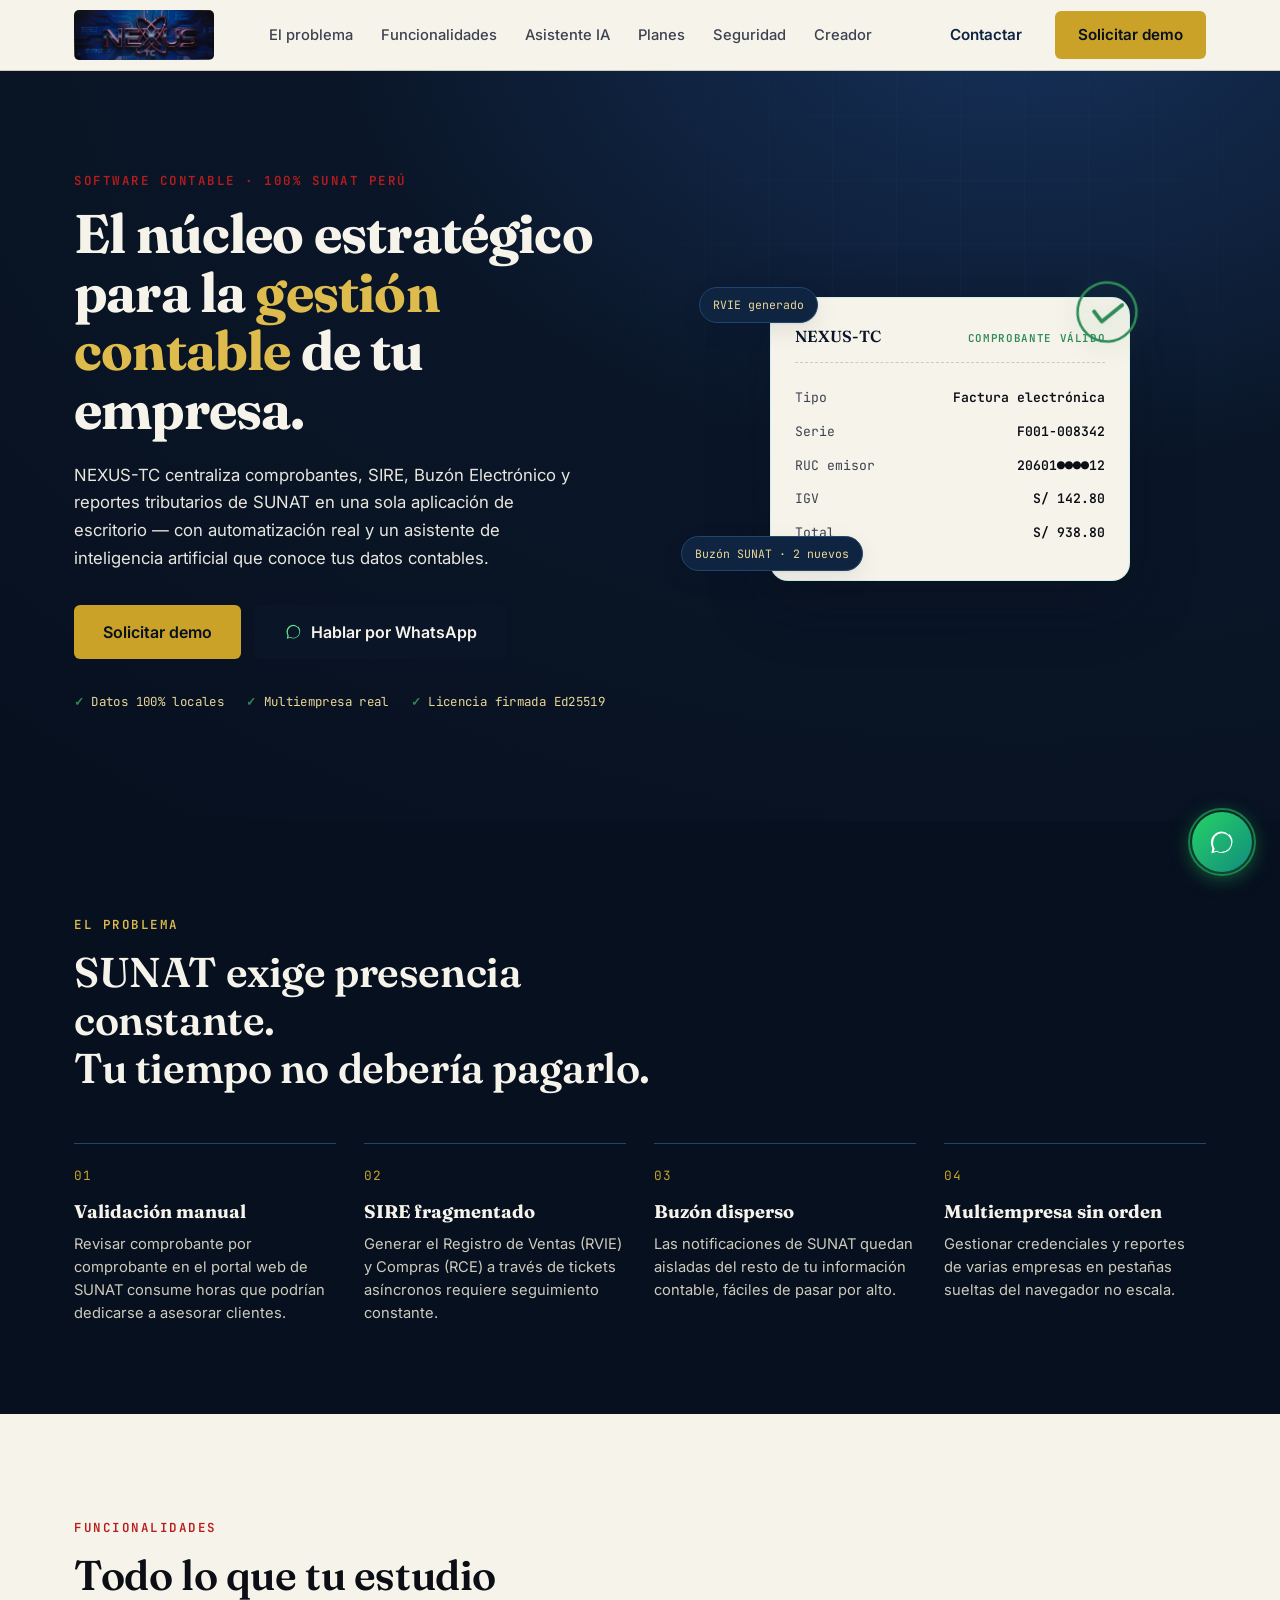
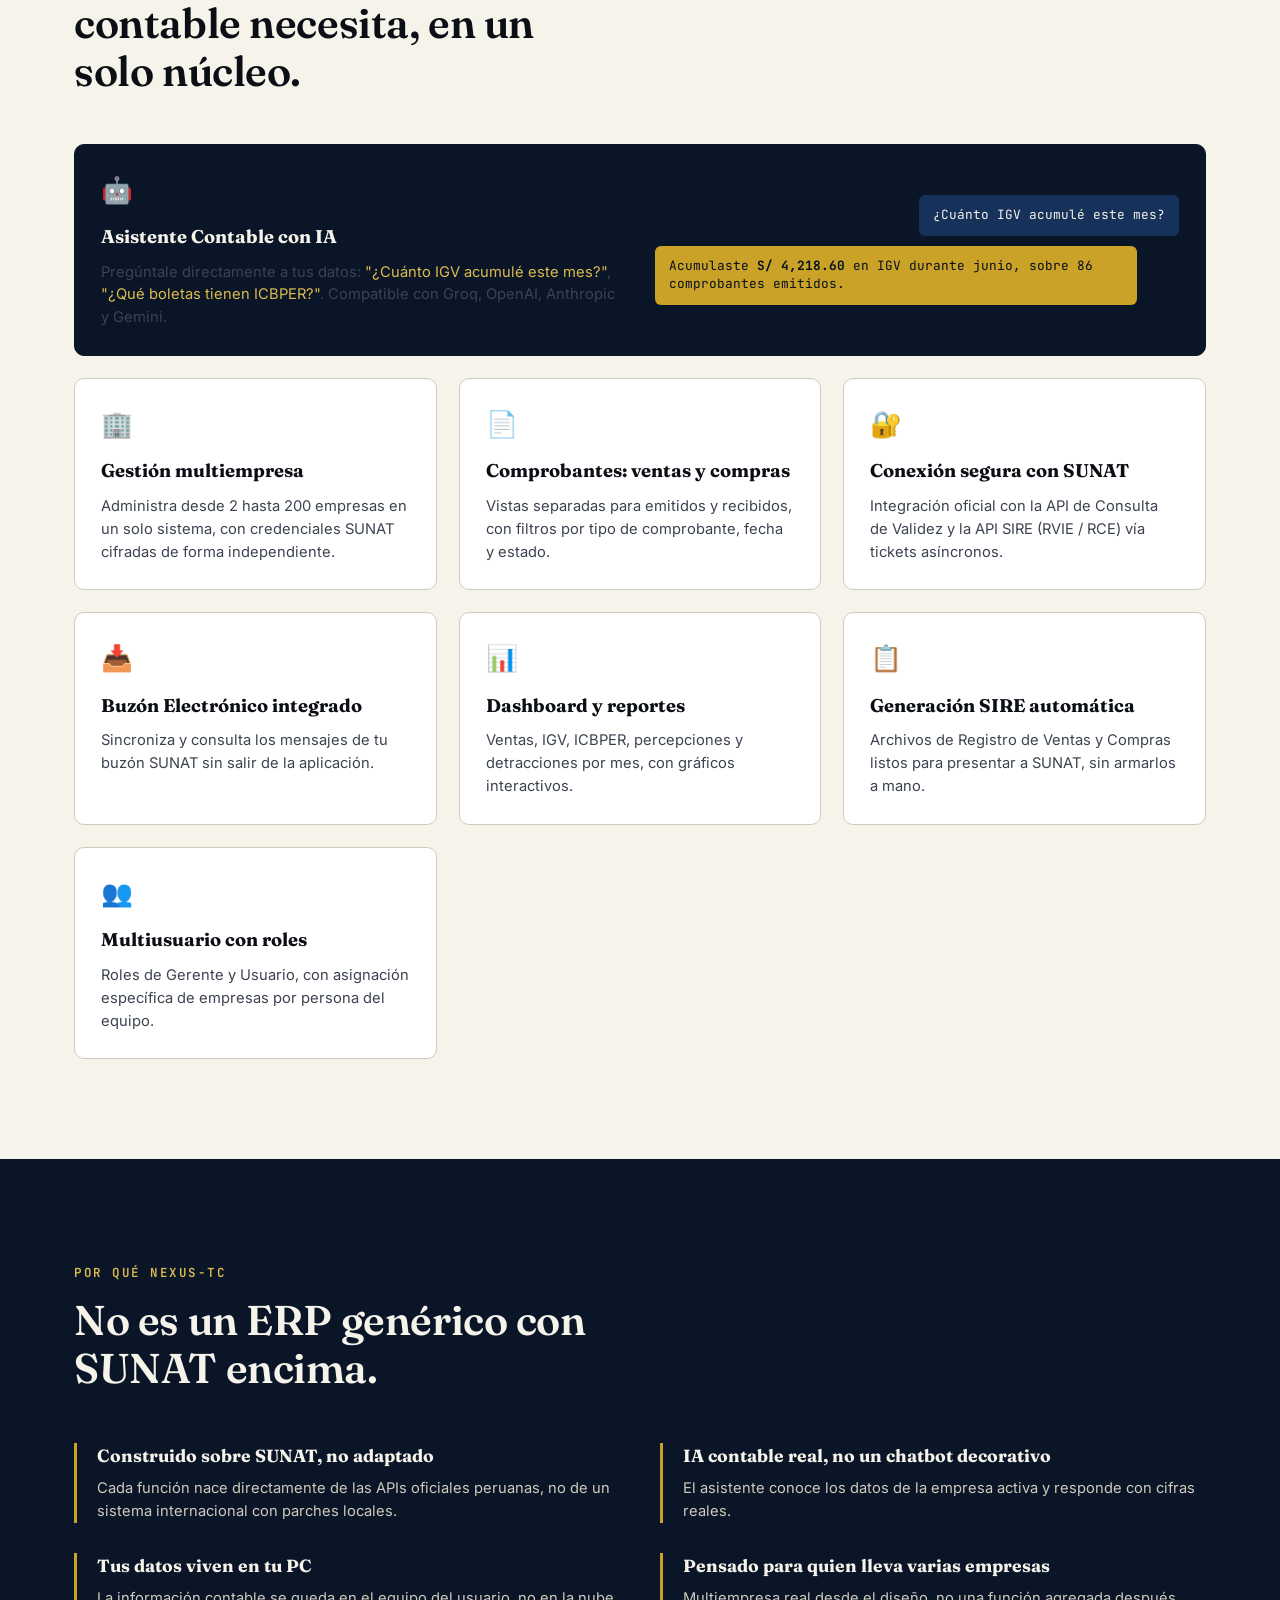
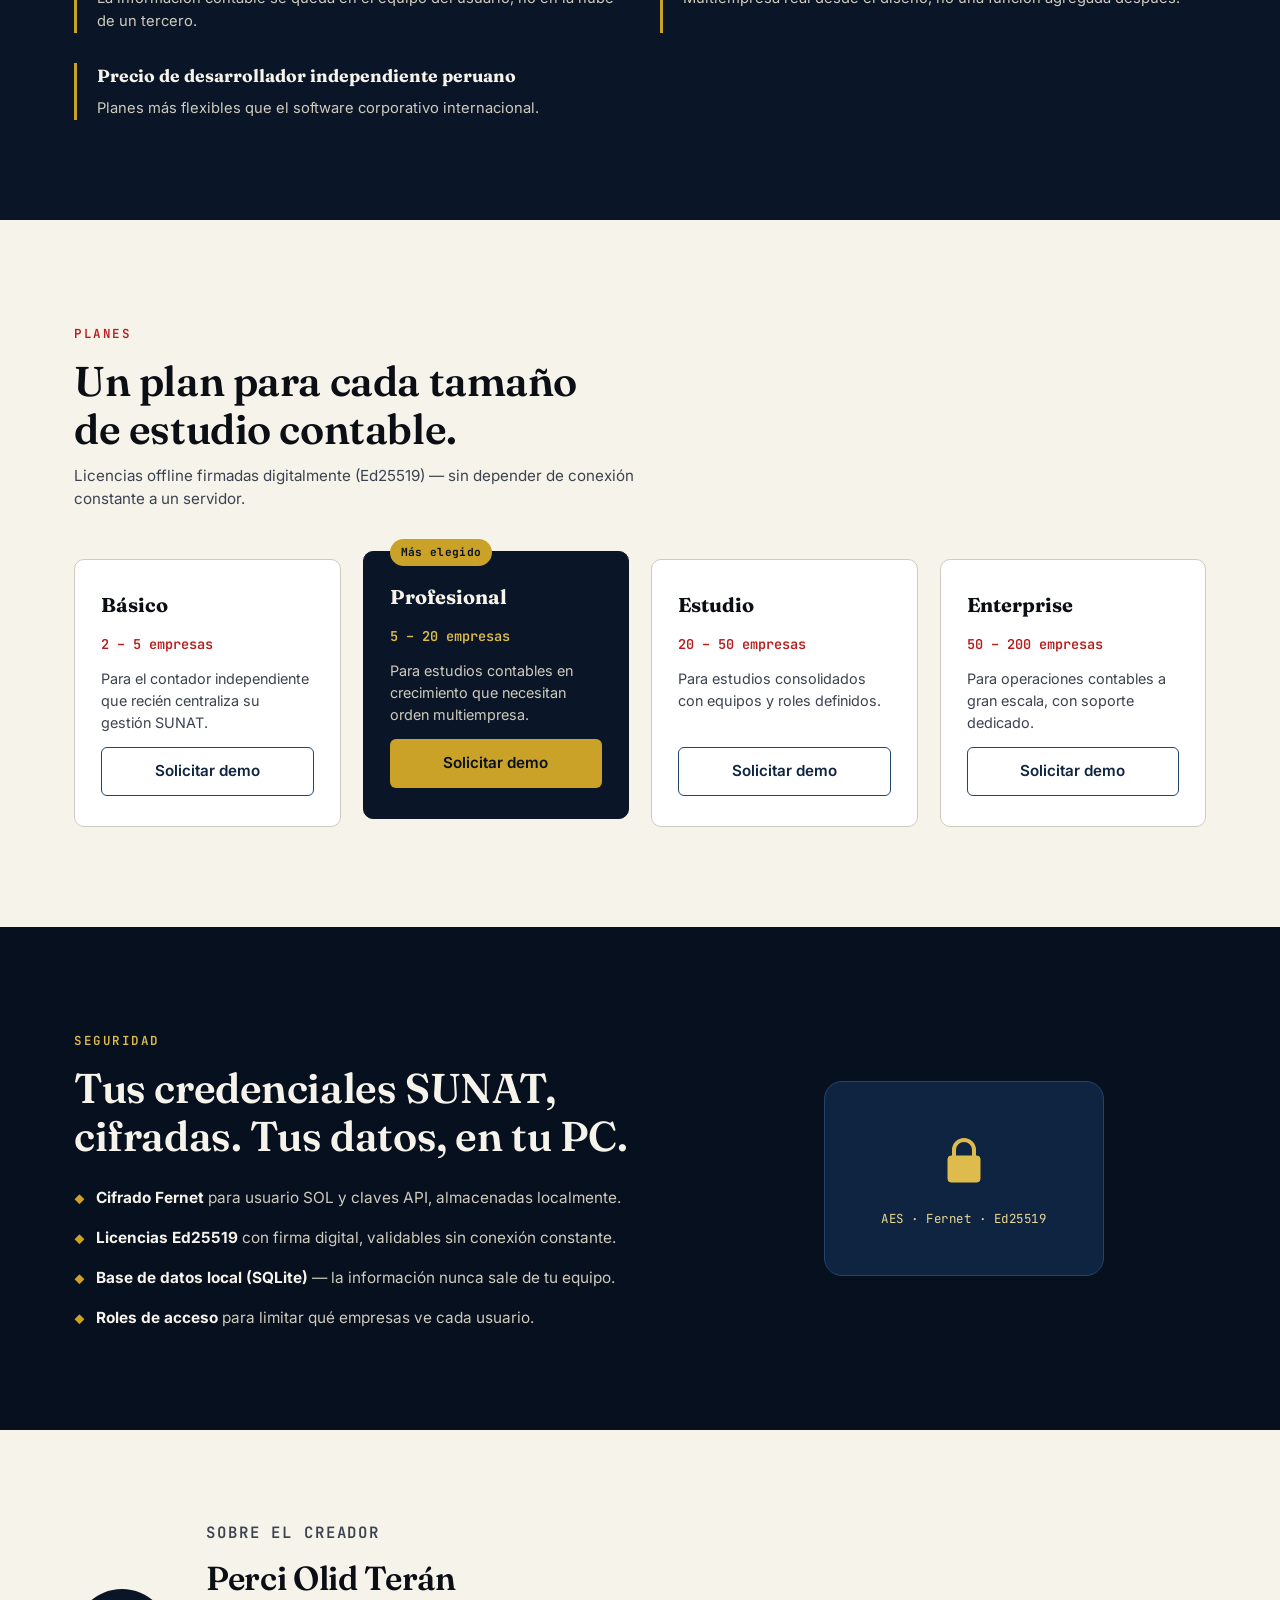
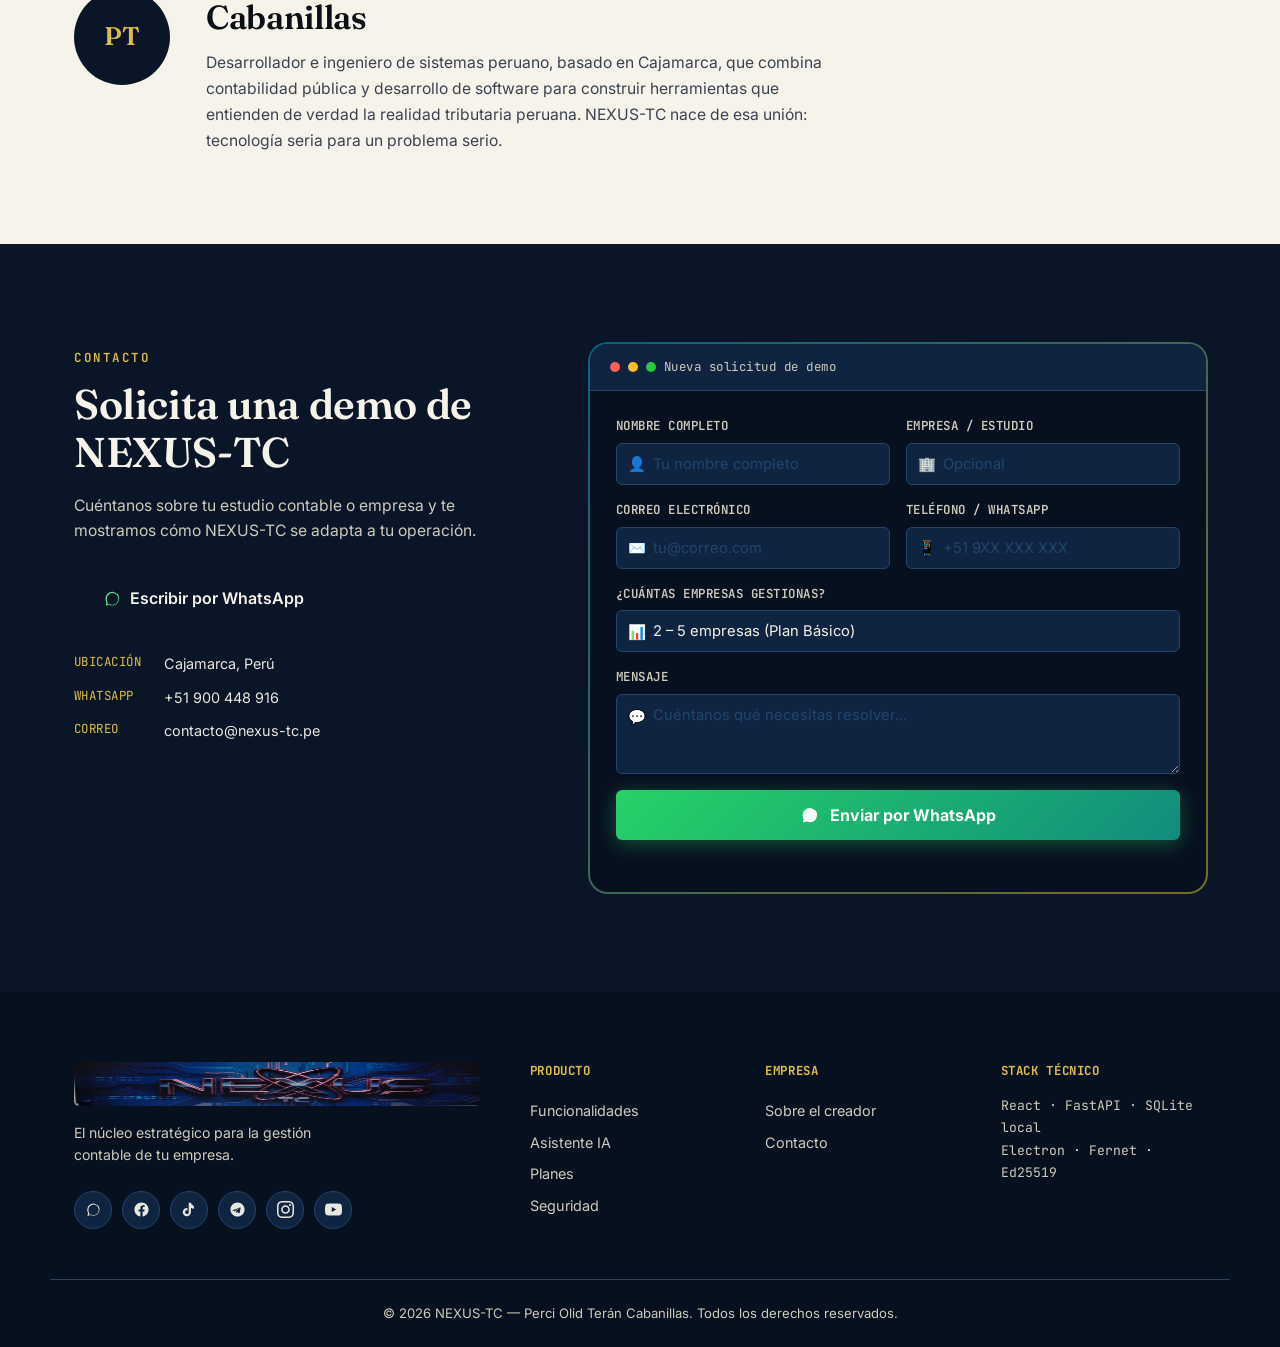
==== commit 8709bb1f: "2" ====
--- a/index.html
+++ b/index.html
@@ -7,18 +7,24 @@
 <meta name="description" content="NEXUS-TC centraliza la gestión de comprobantes, SIRE, Buzón Electrónico y reportes tributarios de SUNAT en una sola app de escritorio, con IA contable integrada.">
 <link rel="preconnect" href="https://fonts.googleapis.com">
 <link rel="preconnect" href="https://fonts.gstatic.com" crossorigin>
-<link href="https://fonts.googleapis.com/css2?family=Fraunces:opsz,wght@9..144,400;9..144,500;9..144,600;9..144,700&family=Inter:wght@400;500;600;700;800&family=JetBrains+Mono:wght@400;500;600&display=swap" rel="stylesheet">
+<link href="https://fonts.googleapis.com/css2?family=Fraunces:opsz,wght@9..144,400;9..144,600;9..144,700&family=Inter:wght@400;500;600;700;800&family=JetBrains+Mono:wght@400;500;600&display=swap" rel="stylesheet">
 <link rel="stylesheet" href="estilos.css">
 </head>
 <body>
 
-<!-- ============ HEADER ============ -->
+<!-- BOTÓN FLOTANTE WHATSAPP -->
+<a href="#" id="wa-float" class="wa-float" aria-label="Contactar por WhatsApp" target="_blank" rel="noopener noreferrer">
+  <div class="wa-float-ring"></div>
+  <svg viewBox="0 0 24 24" aria-hidden="true"><path d="M17.6 6.3A8.9 8.9 0 0 0 12.04 3.5 8.95 8.95 0 0 0 3.1 12.4c0 1.6.4 3 1.2 4.3L3.5 21l4.4-1.2a8.9 8.9 0 0 0 4.1 1 9 9 0 0 0 5.6-15.5Zm-5.56 13.8a7.4 7.4 0 0 1-3.8-1l-.27-.16-2.5.7.66-2.4-.18-.28a7.5 7.5 0 0 1-1.1-3.9A7.4 7.4 0 0 1 12 5a7.4 7.4 0 0 1 7.4 7.4 7.4 7.4 0 0 1-7.36 7.4Z"/></svg>
+  <span class="wa-float-tooltip">¡Escríbenos!</span>
+</a>
+
+<!-- HEADER -->
 <header class="site-header" id="top">
   <div class="container header-inner">
-    <a href="#top" class="logo" aria-label="NEXUS-TC, inicio">
+    <a href="#top" class="logo" aria-label="NEXUS-TC inicio">
       <img src="nexus-tc-logo.png" alt="NEXUS-TC" class="logo-img">
     </a>
-
     <nav class="main-nav" id="main-nav" aria-label="Navegación principal">
       <a href="#problema">El problema</a>
       <a href="#funcionalidades">Funcionalidades</a>
@@ -27,30 +33,25 @@
       <a href="#seguridad">Seguridad</a>
       <a href="#creador">Creador</a>
     </nav>
-
     <div class="header-cta">
       <a href="#contacto" class="btn btn-ghost">Contactar</a>
       <a href="#contacto" class="btn btn-primary">Solicitar demo</a>
     </div>
-
     <button class="nav-toggle" id="nav-toggle" aria-expanded="false" aria-controls="main-nav" aria-label="Abrir menú">
       <span></span><span></span><span></span>
     </button>
   </div>
 </header>
 
-<!-- ============ HERO ============ -->
+<!-- HERO -->
 <section class="hero">
   <div class="hero-texture" aria-hidden="true"></div>
+  <div class="hero-particles" aria-hidden="true" id="particles"></div>
   <div class="container hero-inner">
     <div class="hero-copy">
       <p class="eyebrow">Software contable · 100% SUNAT Perú</p>
       <h1>El núcleo estratégico para la <em>gestión contable</em> de tu empresa.</h1>
-      <p class="hero-lead">
-        NEXUS-TC centraliza comprobantes, SIRE, Buzón Electrónico y reportes tributarios
-        de SUNAT en una sola aplicación de escritorio — con automatización real
-        y un asistente de inteligencia artificial que conoce tus datos contables.
-      </p>
+      <p class="hero-lead">NEXUS-TC centraliza comprobantes, SIRE, Buzón Electrónico y reportes tributarios de SUNAT en una sola aplicación de escritorio — con automatización real y un asistente de inteligencia artificial que conoce tus datos contables.</p>
       <div class="hero-actions">
         <a href="#contacto" class="btn btn-primary btn-lg">Solicitar demo</a>
         <a href="#" class="btn btn-whatsapp btn-lg" id="hero-whatsapp">
@@ -64,8 +65,7 @@
         <li>Licencia firmada Ed25519</li>
       </ul>
     </div>
-
-    <div class="hero-visual" role="img" aria-label="Vista previa de un comprobante validado dentro de NEXUS-TC">
+    <div class="hero-visual">
       <div class="voucher-card">
         <div class="voucher-head">
           <span class="voucher-co">NEXUS-TC</span>
@@ -77,7 +77,7 @@
         <div class="voucher-row"><span>IGV</span><strong>S/ 142.80</strong></div>
         <div class="voucher-row"><span>Total</span><strong>S/ 938.80</strong></div>
         <div class="voucher-seal" id="voucher-seal" aria-hidden="true">
-          <svg viewBox="0 0 100 100"><circle cx="50" cy="50" r="46"/><path d="M30 52 L44 66 L72 36" /></svg>
+          <svg viewBox="0 0 100 100"><circle cx="50" cy="50" r="46"/><path d="M30 52 L44 66 L72 36"/></svg>
         </div>
       </div>
       <div class="dash-chip dash-chip-1">RVIE generado</div>
@@ -86,169 +86,79 @@
   </div>
 </section>
 
-<!-- ============ EL PROBLEMA ============ -->
+<!-- EL PROBLEMA -->
 <section class="problema" id="problema">
   <div class="container">
     <p class="eyebrow eyebrow-light">El problema</p>
     <h2>SUNAT exige presencia constante. <br>Tu tiempo no debería pagarlo.</h2>
     <div class="problema-grid">
-      <div class="problema-item">
-        <span class="problema-num">01</span>
-        <h3>Validación manual</h3>
-        <p>Revisar comprobante por comprobante en el portal web de SUNAT consume horas que podrían dedicarse a asesorar clientes.</p>
-      </div>
-      <div class="problema-item">
-        <span class="problema-num">02</span>
-        <h3>SIRE fragmentado</h3>
-        <p>Generar el Registro de Ventas (RVIE) y Compras (RCE) a través de tickets asíncronos requiere seguimiento constante.</p>
-      </div>
-      <div class="problema-item">
-        <span class="problema-num">03</span>
-        <h3>Buzón disperso</h3>
-        <p>Las notificaciones de SUNAT quedan aisladas del resto de tu información contable, fáciles de pasar por alto.</p>
-      </div>
-      <div class="problema-item">
-        <span class="problema-num">04</span>
-        <h3>Multiempresa sin orden</h3>
-        <p>Gestionar credenciales y reportes de varias empresas en pestañas sueltas del navegador no escala.</p>
-      </div>
-    </div>
-  </div>
-</section>
-
-<!-- ============ FUNCIONALIDADES ============ -->
+      <div class="problema-item"><span class="problema-num">01</span><h3>Validación manual</h3><p>Revisar comprobante por comprobante en el portal web de SUNAT consume horas que podrían dedicarse a asesorar clientes.</p></div>
+      <div class="problema-item"><span class="problema-num">02</span><h3>SIRE fragmentado</h3><p>Generar el Registro de Ventas (RVIE) y Compras (RCE) a través de tickets asíncronos requiere seguimiento constante.</p></div>
+      <div class="problema-item"><span class="problema-num">03</span><h3>Buzón disperso</h3><p>Las notificaciones de SUNAT quedan aisladas del resto de tu información contable, fáciles de pasar por alto.</p></div>
+      <div class="problema-item"><span class="problema-num">04</span><h3>Multiempresa sin orden</h3><p>Gestionar credenciales y reportes de varias empresas en pestañas sueltas del navegador no escala.</p></div>
+    </div>
+  </div>
+</section>
+
+<!-- FUNCIONALIDADES -->
 <section class="funcionalidades" id="funcionalidades">
   <div class="container">
     <p class="eyebrow">Funcionalidades</p>
     <h2>Todo lo que tu estudio contable necesita, en un solo núcleo.</h2>
-
     <div class="features-grid">
       <article class="feature-card feature-card-wide" id="asistente-ia">
-        <div class="feature-icon" aria-hidden="true">🤖</div>
-        <h3>Asistente Contable con IA</h3>
-        <p>Pregúntale directamente a tus datos: <em>"¿Cuánto IGV acumulé este mes?"</em>, <em>"¿Qué boletas tienen ICBPER?"</em>, <em>"¿Cuál es mi cliente principal?"</em>. Compatible con Groq, OpenAI, Anthropic y Gemini, incluyendo opciones gratuitas.</p>
+        <div class="feature-card-wide-content">
+          <div class="feature-icon" aria-hidden="true">🤖</div>
+          <h3>Asistente Contable con IA</h3>
+          <p>Pregúntale directamente a tus datos: <em>"¿Cuánto IGV acumulé este mes?"</em>, <em>"¿Qué boletas tienen ICBPER?"</em>. Compatible con Groq, OpenAI, Anthropic y Gemini.</p>
+        </div>
         <div class="chat-preview" aria-hidden="true">
           <div class="chat-bubble chat-user">¿Cuánto IGV acumulé este mes?</div>
           <div class="chat-bubble chat-ai">Acumulaste <strong>S/ 4,218.60</strong> en IGV durante junio, sobre 86 comprobantes emitidos.</div>
         </div>
       </article>
-
-      <article class="feature-card">
-        <div class="feature-icon" aria-hidden="true">🏢</div>
-        <h3>Gestión multiempresa</h3>
-        <p>Administra desde 2 hasta 200 empresas en un solo sistema, cada una con credenciales SUNAT cifradas de forma independiente.</p>
-      </article>
-
-      <article class="feature-card">
-        <div class="feature-icon" aria-hidden="true">📄</div>
-        <h3>Comprobantes: ventas y compras</h3>
-        <p>Vistas separadas para emitidos y recibidos, con filtros por tipo de comprobante, fecha y estado.</p>
-      </article>
-
-      <article class="feature-card">
-        <div class="feature-icon" aria-hidden="true">🔐</div>
-        <h3>Conexión segura con SUNAT</h3>
-        <p>Integración oficial con la API de Consulta de Validez y la API SIRE (RVIE / RCE) vía tickets asíncronos.</p>
-      </article>
-
-      <article class="feature-card">
-        <div class="feature-icon" aria-hidden="true">📥</div>
-        <h3>Buzón Electrónico integrado</h3>
-        <p>Sincroniza y consulta los mensajes de tu buzón SUNAT sin salir de la aplicación.</p>
-      </article>
-
-      <article class="feature-card">
-        <div class="feature-icon" aria-hidden="true">📊</div>
-        <h3>Dashboard y reportes</h3>
-        <p>Ventas, IGV, ICBPER, percepciones y detracciones por mes, con gráficos interactivos.</p>
-      </article>
-
-      <article class="feature-card">
-        <div class="feature-icon" aria-hidden="true">📋</div>
-        <h3>Generación SIRE automática</h3>
-        <p>Archivos de Registro de Ventas y Compras listos para presentar a SUNAT, sin armarlos a mano.</p>
-      </article>
-
-      <article class="feature-card">
-        <div class="feature-icon" aria-hidden="true">👥</div>
-        <h3>Multiusuario con roles</h3>
-        <p>Roles de Gerente y Usuario, con asignación específica de empresas por persona del equipo.</p>
-      </article>
-    </div>
-  </div>
-</section>
-
-<!-- ============ DIFERENCIADORES ============ -->
+      <article class="feature-card"><div class="feature-icon">🏢</div><h3>Gestión multiempresa</h3><p>Administra desde 2 hasta 200 empresas en un solo sistema, con credenciales SUNAT cifradas de forma independiente.</p></article>
+      <article class="feature-card"><div class="feature-icon">📄</div><h3>Comprobantes: ventas y compras</h3><p>Vistas separadas para emitidos y recibidos, con filtros por tipo de comprobante, fecha y estado.</p></article>
+      <article class="feature-card"><div class="feature-icon">🔐</div><h3>Conexión segura con SUNAT</h3><p>Integración oficial con la API de Consulta de Validez y la API SIRE (RVIE / RCE) vía tickets asíncronos.</p></article>
+      <article class="feature-card"><div class="feature-icon">📥</div><h3>Buzón Electrónico integrado</h3><p>Sincroniza y consulta los mensajes de tu buzón SUNAT sin salir de la aplicación.</p></article>
+      <article class="feature-card"><div class="feature-icon">📊</div><h3>Dashboard y reportes</h3><p>Ventas, IGV, ICBPER, percepciones y detracciones por mes, con gráficos interactivos.</p></article>
+      <article class="feature-card"><div class="feature-icon">📋</div><h3>Generación SIRE automática</h3><p>Archivos de Registro de Ventas y Compras listos para presentar a SUNAT, sin armarlos a mano.</p></article>
+      <article class="feature-card"><div class="feature-icon">👥</div><h3>Multiusuario con roles</h3><p>Roles de Gerente y Usuario, con asignación específica de empresas por persona del equipo.</p></article>
+    </div>
+  </div>
+</section>
+
+<!-- DIFERENCIADORES -->
 <section class="diferenciadores">
   <div class="container">
     <p class="eyebrow eyebrow-light">Por qué NEXUS-TC</p>
     <h2>No es un ERP genérico con SUNAT encima.</h2>
     <div class="dif-list">
-      <div class="dif-item">
-        <h3>Construido sobre SUNAT, no adaptado a SUNAT</h3>
-        <p>Cada función nace directamente de las APIs oficiales peruanas, no de un sistema internacional con parches locales.</p>
-      </div>
-      <div class="dif-item">
-        <h3>IA contable real, no un chatbot decorativo</h3>
-        <p>El asistente conoce los datos de la empresa activa y responde con cifras reales, no respuestas genéricas.</p>
-      </div>
-      <div class="dif-item">
-        <h3>Tus datos viven en tu PC</h3>
-        <p>La información contable se queda en el equipo del usuario — no en la nube de un tercero.</p>
-      </div>
-      <div class="dif-item">
-        <h3>Pensado para quien lleva varias empresas</h3>
-        <p>Multiempresa real desde el diseño, no una función agregada después.</p>
-      </div>
-      <div class="dif-item">
-        <h3>Precio de desarrollador independiente peruano</h3>
-        <p>Planes más flexibles que el software corporativo internacional, sin perder seriedad profesional.</p>
-      </div>
-    </div>
-  </div>
-</section>
-
-<!-- ============ PLANES ============ -->
+      <div class="dif-item"><h3>Construido sobre SUNAT, no adaptado</h3><p>Cada función nace directamente de las APIs oficiales peruanas, no de un sistema internacional con parches locales.</p></div>
+      <div class="dif-item"><h3>IA contable real, no un chatbot decorativo</h3><p>El asistente conoce los datos de la empresa activa y responde con cifras reales.</p></div>
+      <div class="dif-item"><h3>Tus datos viven en tu PC</h3><p>La información contable se queda en el equipo del usuario, no en la nube de un tercero.</p></div>
+      <div class="dif-item"><h3>Pensado para quien lleva varias empresas</h3><p>Multiempresa real desde el diseño, no una función agregada después.</p></div>
+      <div class="dif-item"><h3>Precio de desarrollador independiente peruano</h3><p>Planes más flexibles que el software corporativo internacional.</p></div>
+    </div>
+  </div>
+</section>
+
+<!-- PLANES -->
 <section class="planes" id="planes">
   <div class="container">
     <p class="eyebrow">Planes</p>
     <h2>Un plan para cada tamaño de estudio contable.</h2>
-    <p class="planes-sub">Licencias offline firmadas digitalmente (Ed25519) — sin depender de conexión constante a un servidor de licencias.</p>
-
+    <p class="planes-sub">Licencias offline firmadas digitalmente (Ed25519) — sin depender de conexión constante a un servidor.</p>
     <div class="planes-grid">
-      <div class="plan-card">
-        <h3>Básico</h3>
-        <p class="plan-range">2 – 5 empresas</p>
-        <p class="plan-desc">Ideal para el contador independiente que recién centraliza su gestión SUNAT.</p>
-        <a href="#contacto" class="btn btn-outline">Solicitar demo</a>
-      </div>
-
-      <div class="plan-card plan-card-featured">
-        <span class="plan-tag">Más elegido</span>
-        <h3>Profesional</h3>
-        <p class="plan-range">5 – 20 empresas</p>
-        <p class="plan-desc">Para estudios contables en crecimiento que necesitan orden multiempresa.</p>
-        <a href="#contacto" class="btn btn-primary">Solicitar demo</a>
-      </div>
-
-      <div class="plan-card">
-        <h3>Estudio</h3>
-        <p class="plan-range">20 – 50 empresas</p>
-        <p class="plan-desc">Para estudios contables consolidados con equipos y roles definidos.</p>
-        <a href="#contacto" class="btn btn-outline">Solicitar demo</a>
-      </div>
-
-      <div class="plan-card">
-        <h3>Enterprise</h3>
-        <p class="plan-range">50 – 200 empresas</p>
-        <p class="plan-desc">Para operaciones contables a gran escala, con soporte dedicado.</p>
-        <a href="#contacto" class="btn btn-outline">Solicitar demo</a>
-      </div>
-    </div>
-  </div>
-</section>
-
-<!-- ============ SEGURIDAD ============ -->
+      <div class="plan-card"><h3>Básico</h3><p class="plan-range">2 – 5 empresas</p><p class="plan-desc">Para el contador independiente que recién centraliza su gestión SUNAT.</p><a href="#contacto" class="btn btn-outline">Solicitar demo</a></div>
+      <div class="plan-card plan-card-featured"><span class="plan-tag">Más elegido</span><h3>Profesional</h3><p class="plan-range">5 – 20 empresas</p><p class="plan-desc">Para estudios contables en crecimiento que necesitan orden multiempresa.</p><a href="#contacto" class="btn btn-primary">Solicitar demo</a></div>
+      <div class="plan-card"><h3>Estudio</h3><p class="plan-range">20 – 50 empresas</p><p class="plan-desc">Para estudios consolidados con equipos y roles definidos.</p><a href="#contacto" class="btn btn-outline">Solicitar demo</a></div>
+      <div class="plan-card"><h3>Enterprise</h3><p class="plan-range">50 – 200 empresas</p><p class="plan-desc">Para operaciones contables a gran escala, con soporte dedicado.</p><a href="#contacto" class="btn btn-outline">Solicitar demo</a></div>
+    </div>
+  </div>
+</section>
+
+<!-- SEGURIDAD -->
 <section class="seguridad" id="seguridad">
   <div class="container seguridad-inner">
     <div class="seguridad-copy">
@@ -270,112 +180,121 @@
   </div>
 </section>
 
-<!-- ============ SOBRE EL CREADOR ============ -->
+<!-- CREADOR -->
 <section class="creador" id="creador">
   <div class="container creador-inner">
-    <div class="creador-avatar" aria-hidden="true">PT</div>
+    <div class="creador-avatar">PT</div>
     <div class="creador-copy">
       <p class="eyebrow">Sobre el creador</p>
       <h2>Perci Olid Terán Cabanillas</h2>
-      <p>
-        Desarrollador e ingeniero de sistemas peruano, basado en Cajamarca, que combina
-        contabilidad pública y desarrollo de software para construir herramientas que
-        entienden de verdad la realidad tributaria peruana. NEXUS-TC nace de esa unión:
-        tecnología seria para un problema serio.
-      </p>
-    </div>
-  </div>
-</section>
-
-<!-- ============ CONTACTO ============ -->
+      <p>Desarrollador e ingeniero de sistemas peruano, basado en Cajamarca, que combina contabilidad pública y desarrollo de software para construir herramientas que entienden de verdad la realidad tributaria peruana. NEXUS-TC nace de esa unión: tecnología seria para un problema serio.</p>
+    </div>
+  </div>
+</section>
+
+<!-- CONTACTO -->
 <section class="contacto" id="contacto">
   <div class="container contacto-inner">
     <div class="contacto-info">
       <p class="eyebrow eyebrow-light">Contacto</p>
       <h2>Solicita una demo de NEXUS-TC</h2>
       <p class="contacto-lead">Cuéntanos sobre tu estudio contable o empresa y te mostramos cómo NEXUS-TC se adapta a tu operación.</p>
-
       <a href="#" class="btn btn-whatsapp btn-lg" id="contacto-whatsapp">
         <svg viewBox="0 0 24 24" class="icon-wa" aria-hidden="true"><path d="M17.6 6.3A8.9 8.9 0 0 0 12.04 3.5 8.95 8.95 0 0 0 3.1 12.4c0 1.6.4 3 1.2 4.3L3.5 21l4.4-1.2a8.9 8.9 0 0 0 4.1 1 9 9 0 0 0 5.6-15.5Zm-5.56 13.8a7.4 7.4 0 0 1-3.8-1l-.27-.16-2.5.7.66-2.4-.18-.28a7.5 7.5 0 0 1-1.1-3.9A7.4 7.4 0 0 1 12 5a7.4 7.4 0 0 1 7.4 7.4 7.4 7.4 0 0 1-7.36 7.4Z"/></svg>
         Escribir por WhatsApp
       </a>
-
       <dl class="contacto-meta">
         <div><dt>Ubicación</dt><dd>Cajamarca, Perú</dd></div>
         <div><dt>WhatsApp</dt><dd>+51 900 448 916</dd></div>
         <div><dt>Correo</dt><dd>contacto@nexus-tc.pe</dd></div>
       </dl>
-
-      <div class="social-row social-row-contact" aria-label="Síguenos en redes sociales">
-        <a href="#" id="social-whatsapp-2" class="social-link" aria-label="WhatsApp" target="_blank" rel="noopener noreferrer">
-          <svg viewBox="0 0 24 24" aria-hidden="true"><path d="M17.6 6.3A8.9 8.9 0 0 0 12.04 3.5 8.95 8.95 0 0 0 3.1 12.4c0 1.6.4 3 1.2 4.3L3.5 21l4.4-1.2a8.9 8.9 0 0 0 4.1 1 9 9 0 0 0 5.6-15.5Zm-5.56 13.8a7.4 7.4 0 0 1-3.8-1l-.27-.16-2.5.7.66-2.4-.18-.28a7.5 7.5 0 0 1-1.1-3.9A7.4 7.4 0 0 1 12 5a7.4 7.4 0 0 1 7.4 7.4 7.4 7.4 0 0 1-7.36 7.4Z"/></svg>
-        </a>
-        <a href="https://www.facebook.com/share/17sAjzDMkx/" class="social-link" aria-label="Facebook" target="_blank" rel="noopener noreferrer">
-          <svg viewBox="0 0 24 24" aria-hidden="true"><path d="M22 12.06C22 6.5 17.52 2 12 2S2 6.5 2 12.06c0 5 3.66 9.16 8.44 9.94v-7.03H7.9v-2.91h2.54V9.84c0-2.51 1.49-3.9 3.78-3.9 1.1 0 2.24.2 2.24.2v2.46h-1.26c-1.24 0-1.63.77-1.63 1.56v1.87h2.78l-.44 2.91h-2.34V22c4.78-.78 8.44-4.94 8.44-9.94Z"/></svg>
-        </a>
-        <a href="https://www.tiktok.com/@iaxxx9139" class="social-link" aria-label="TikTok" target="_blank" rel="noopener noreferrer">
-          <svg viewBox="0 0 24 24" aria-hidden="true"><path d="M16.6 5.82a4.27 4.27 0 0 1-2.6-3.4h-3.1v13.4a2.6 2.6 0 1 1-1.84-2.49V10.1a5.86 5.86 0 0 0-.76-.05A5.78 5.78 0 1 0 14 15.83V9.4a7.3 7.3 0 0 0 4.3 1.39V7.6a4.27 4.27 0 0 1-1.7-1.78Z"/></svg>
-        </a>
-      </div>
-    </div>
-
-    <form class="contacto-form" id="contact-form" novalidate>
-      <div class="form-row">
-        <label for="nombre">Nombre completo</label>
-        <input type="text" id="nombre" name="nombre" required autocomplete="name" placeholder="Tu nombre">
-      </div>
-      <div class="form-row">
-        <label for="empresa">Empresa / estudio contable</label>
-        <input type="text" id="empresa" name="empresa" autocomplete="organization" placeholder="Opcional">
-      </div>
-      <div class="form-row">
-        <label for="correo">Correo electrónico</label>
-        <input type="email" id="correo" name="correo" required autocomplete="email" placeholder="tu@correo.com">
-      </div>
-      <div class="form-row">
-        <label for="telefono">Teléfono / WhatsApp</label>
-        <input type="tel" id="telefono" name="telefono" autocomplete="tel" placeholder="+51 9XX XXX XXX">
-      </div>
-      <div class="form-row">
-        <label for="empresas-gestionadas">¿Cuántas empresas gestionas?</label>
-        <select id="empresas-gestionadas" name="empresas-gestionadas">
-          <option value="2-5">2 – 5 empresas</option>
-          <option value="5-20">5 – 20 empresas</option>
-          <option value="20-50">20 – 50 empresas</option>
-          <option value="50-200">50 – 200 empresas</option>
-        </select>
-      </div>
-      <div class="form-row">
-        <label for="mensaje">Mensaje</label>
-        <textarea id="mensaje" name="mensaje" rows="4" placeholder="Cuéntanos qué necesitas resolver"></textarea>
-      </div>
-      <button type="submit" class="btn btn-primary btn-lg form-submit">Solicitar demo</button>
-      <p class="form-status" id="form-status" role="status" aria-live="polite"></p>
-    </form>
-  </div>
-</section>
-
-<!-- ============ FOOTER ============ -->
+    </div>
+
+    <div class="form-wrapper">
+      <div class="form-glow" aria-hidden="true"></div>
+      <form class="contacto-form" id="contact-form" novalidate>
+        <div class="form-header">
+          <div class="form-header-dot"></div>
+          <div class="form-header-dot"></div>
+          <div class="form-header-dot"></div>
+          <span>Nueva solicitud de demo</span>
+        </div>
+        <div class="form-body">
+          <div class="form-row-2">
+            <div class="form-field">
+              <label for="nombre">Nombre completo</label>
+              <div class="input-wrap"><span class="input-icon">👤</span><input type="text" id="nombre" name="nombre" required placeholder="Tu nombre completo" autocomplete="name"></div>
+            </div>
+            <div class="form-field">
+              <label for="empresa">Empresa / estudio</label>
+              <div class="input-wrap"><span class="input-icon">🏢</span><input type="text" id="empresa" name="empresa" placeholder="Opcional" autocomplete="organization"></div>
+            </div>
+          </div>
+          <div class="form-row-2">
+            <div class="form-field">
+              <label for="correo">Correo electrónico</label>
+              <div class="input-wrap"><span class="input-icon">✉️</span><input type="email" id="correo" name="correo" required placeholder="tu@correo.com" autocomplete="email"></div>
+            </div>
+            <div class="form-field">
+              <label for="telefono">Teléfono / WhatsApp</label>
+              <div class="input-wrap"><span class="input-icon">📱</span><input type="tel" id="telefono" name="telefono" placeholder="+51 9XX XXX XXX" autocomplete="tel"></div>
+            </div>
+          </div>
+          <div class="form-field">
+            <label for="empresas-gestionadas">¿Cuántas empresas gestionas?</label>
+            <div class="input-wrap select-wrap"><span class="input-icon">📊</span>
+              <select id="empresas-gestionadas" name="empresas-gestionadas">
+                <option value="2-5">2 – 5 empresas (Plan Básico)</option>
+                <option value="5-20">5 – 20 empresas (Plan Profesional)</option>
+                <option value="20-50">20 – 50 empresas (Plan Estudio)</option>
+                <option value="50-200">50 – 200 empresas (Plan Enterprise)</option>
+              </select>
+            </div>
+          </div>
+          <div class="form-field">
+            <label for="mensaje">Mensaje</label>
+            <div class="input-wrap textarea-wrap"><span class="input-icon">💬</span><textarea id="mensaje" name="mensaje" rows="3" placeholder="Cuéntanos qué necesitas resolver..."></textarea></div>
+          </div>
+          <button type="submit" class="btn-form-submit">
+            <svg viewBox="0 0 24 24" aria-hidden="true"><path d="M17.6 6.3A8.9 8.9 0 0 0 12.04 3.5 8.95 8.95 0 0 0 3.1 12.4c0 1.6.4 3 1.2 4.3L3.5 21l4.4-1.2a8.9 8.9 0 0 0 4.1 1 9 9 0 0 0 5.6-15.5Z"/></svg>
+            Enviar por WhatsApp
+          </button>
+          <p class="form-status" id="form-status" role="status" aria-live="polite"></p>
+        </div>
+      </form>
+    </div>
+  </div>
+</section>
+
+<!-- FOOTER -->
 <footer class="site-footer">
   <div class="container footer-inner">
     <div class="footer-brand">
       <img src="nexus-tc-logo.png" alt="NEXUS-TC" class="logo-img footer-logo-img">
       <p>El núcleo estratégico para la gestión contable de tu empresa.</p>
-
-      <div class="social-row" aria-label="Redes sociales de NEXUS-TC">
-        <a href="#" id="social-whatsapp" class="social-link" aria-label="WhatsApp" target="_blank" rel="noopener noreferrer">
-          <svg viewBox="0 0 24 24" aria-hidden="true"><path d="M17.6 6.3A8.9 8.9 0 0 0 12.04 3.5 8.95 8.95 0 0 0 3.1 12.4c0 1.6.4 3 1.2 4.3L3.5 21l4.4-1.2a8.9 8.9 0 0 0 4.1 1 9 9 0 0 0 5.6-15.5Zm-5.56 13.8a7.4 7.4 0 0 1-3.8-1l-.27-.16-2.5.7.66-2.4-.18-.28a7.5 7.5 0 0 1-1.1-3.9A7.4 7.4 0 0 1 12 5a7.4 7.4 0 0 1 7.4 7.4 7.4 7.4 0 0 1-7.36 7.4Z"/></svg>
-        </a>
-        <a href="https://www.facebook.com/share/17sAjzDMkx/" class="social-link" aria-label="Facebook" target="_blank" rel="noopener noreferrer">
-          <svg viewBox="0 0 24 24" aria-hidden="true"><path d="M22 12.06C22 6.5 17.52 2 12 2S2 6.5 2 12.06c0 5 3.66 9.16 8.44 9.94v-7.03H7.9v-2.91h2.54V9.84c0-2.51 1.49-3.9 3.78-3.9 1.1 0 2.24.2 2.24.2v2.46h-1.26c-1.24 0-1.63.77-1.63 1.56v1.87h2.78l-.44 2.91h-2.34V22c4.78-.78 8.44-4.94 8.44-9.94Z"/></svg>
-        </a>
-        <a href="https://www.tiktok.com/@iaxxx9139" class="social-link" aria-label="TikTok" target="_blank" rel="noopener noreferrer">
-          <svg viewBox="0 0 24 24" aria-hidden="true"><path d="M16.6 5.82a4.27 4.27 0 0 1-2.6-3.4h-3.1v13.4a2.6 2.6 0 1 1-1.84-2.49V10.1a5.86 5.86 0 0 0-.76-.05A5.78 5.78 0 1 0 14 15.83V9.4a7.3 7.3 0 0 0 4.3 1.39V7.6a4.27 4.27 0 0 1-1.7-1.78Z"/></svg>
-        </a>
-      </div>
-    </div>
-
-    <nav class="footer-nav" aria-label="Enlaces del pie de página">
+      <!-- 6 ÍCONOS SOCIALES ANIMADOS -->
+      <div class="social-row" aria-label="Redes sociales">
+        <a href="#" id="social-whatsapp" class="social-link social-wa" aria-label="WhatsApp" target="_blank" rel="noopener noreferrer">
+          <svg viewBox="0 0 24 24"><path d="M17.6 6.3A8.9 8.9 0 0 0 12.04 3.5 8.95 8.95 0 0 0 3.1 12.4c0 1.6.4 3 1.2 4.3L3.5 21l4.4-1.2a8.9 8.9 0 0 0 4.1 1 9 9 0 0 0 5.6-15.5Zm-5.56 13.8a7.4 7.4 0 0 1-3.8-1l-.27-.16-2.5.7.66-2.4-.18-.28a7.5 7.5 0 0 1-1.1-3.9A7.4 7.4 0 0 1 12 5a7.4 7.4 0 0 1 7.4 7.4 7.4 7.4 0 0 1-7.36 7.4Z"/></svg>
+        </a>
+        <a href="https://www.facebook.com/share/17sAjzDMkx/" class="social-link social-fb" aria-label="Facebook" target="_blank" rel="noopener noreferrer">
+          <svg viewBox="0 0 24 24"><path d="M22 12.06C22 6.5 17.52 2 12 2S2 6.5 2 12.06c0 5 3.66 9.16 8.44 9.94v-7.03H7.9v-2.91h2.54V9.84c0-2.51 1.49-3.9 3.78-3.9 1.1 0 2.24.2 2.24.2v2.46h-1.26c-1.24 0-1.63.77-1.63 1.56v1.87h2.78l-.44 2.91h-2.34V22c4.78-.78 8.44-4.94 8.44-9.94Z"/></svg>
+        </a>
+        <a href="https://www.tiktok.com/@iaxxx9139" class="social-link social-tt" aria-label="TikTok" target="_blank" rel="noopener noreferrer">
+          <svg viewBox="0 0 24 24"><path d="M16.6 5.82a4.27 4.27 0 0 1-2.6-3.4h-3.1v13.4a2.6 2.6 0 1 1-1.84-2.49V10.1a5.86 5.86 0 0 0-.76-.05A5.78 5.78 0 1 0 14 15.83V9.4a7.3 7.3 0 0 0 4.3 1.39V7.6a4.27 4.27 0 0 1-1.7-1.78Z"/></svg>
+        </a>
+        <a href="https://t.me/nexustc" class="social-link social-tg" aria-label="Telegram" target="_blank" rel="noopener noreferrer">
+          <svg viewBox="0 0 24 24"><path d="M12 2C6.48 2 2 6.48 2 12s4.48 10 10 10 10-4.48 10-10S17.52 2 12 2zm4.64 6.8-1.7 8.02c-.12.56-.46.7-.93.43l-2.56-1.88-1.24 1.19c-.14.14-.25.25-.5.25l.18-2.6 4.7-4.24c.2-.18-.04-.28-.32-.1L7.82 14.6l-2.52-.79c-.55-.17-.56-.55.12-.81l9.85-3.8c.46-.17.86.11.37.6z"/></svg>
+        </a>
+        <a href="https://www.instagram.com/nexustc" class="social-link social-ig" aria-label="Instagram" target="_blank" rel="noopener noreferrer">
+          <svg viewBox="0 0 24 24"><path d="M12 2.163c3.204 0 3.584.012 4.85.07 3.252.148 4.771 1.691 4.919 4.919.058 1.265.069 1.645.069 4.849 0 3.205-.012 3.584-.069 4.849-.149 3.225-1.664 4.771-4.919 4.919-1.266.058-1.644.07-4.85.07-3.204 0-3.584-.012-4.849-.07-3.26-.149-4.771-1.699-4.919-4.92-.058-1.265-.07-1.644-.07-4.849 0-3.204.013-3.583.07-4.849.149-3.227 1.664-4.771 4.919-4.919 1.266-.057 1.645-.069 4.849-.069zm0-2.163c-3.259 0-3.667.014-4.947.072-4.358.2-6.78 2.618-6.98 6.98-.059 1.281-.073 1.689-.073 4.948 0 3.259.014 3.668.072 4.948.2 4.358 2.618 6.78 6.98 6.98 1.281.058 1.689.072 4.948.072 3.259 0 3.668-.014 4.948-.072 4.354-.2 6.782-2.618 6.979-6.98.059-1.28.073-1.689.073-4.948 0-3.259-.014-3.667-.072-4.947-.196-4.354-2.617-6.78-6.979-6.98-1.281-.059-1.69-.073-4.949-.073zm0 5.838c-3.403 0-6.162 2.759-6.162 6.162s2.759 6.163 6.162 6.163 6.162-2.759 6.162-6.163c0-3.403-2.759-6.162-6.162-6.162zm0 10.162c-2.209 0-4-1.79-4-4 0-2.209 1.791-4 4-4s4 1.791 4 4c0 2.21-1.791 4-4 4zm6.406-11.845c-.796 0-1.441.645-1.441 1.44s.645 1.44 1.441 1.44c.795 0 1.439-.645 1.439-1.44s-.644-1.44-1.439-1.44z"/></svg>
+        </a>
+        <a href="https://www.youtube.com/@nexustc" class="social-link social-yt" aria-label="YouTube" target="_blank" rel="noopener noreferrer">
+          <svg viewBox="0 0 24 24"><path d="M23.498 6.186a3.016 3.016 0 0 0-2.122-2.136C19.505 3.545 12 3.545 12 3.545s-7.505 0-9.377.505A3.017 3.017 0 0 0 .502 6.186C0 8.07 0 12 0 12s0 3.93.502 5.814a3.016 3.016 0 0 0 2.122 2.136c1.871.505 9.376.505 9.376.505s7.505 0 9.377-.505a3.015 3.015 0 0 0 2.122-2.136C24 15.93 24 12 24 12s0-3.93-.502-5.814zM9.545 15.568V8.432L15.818 12l-6.273 3.568z"/></svg>
+        </a>
+      </div>
+    </div>
+    <nav class="footer-nav" aria-label="Links del pie de página">
       <div>
         <h4>Producto</h4>
         <a href="#funcionalidades">Funcionalidades</a>
--- a/estilos.css
+++ b/estilos.css
@@ -1,636 +1,366 @@
-/* ============================================================
-   NEXUS-TC — Design tokens
-   ============================================================ */
 :root{
-  /* Color */
-  --navy-950: #07101F;
-  --navy-900: #0A1628;
-  --navy-800: #0F2440;
-  --navy-700: #16315A;
-  --navy-600: #1A3A5C;
-  --navy-line: #21466E;
-
-  --gold-500: #C9A227;
-  --gold-400: #DDBB4C;
-  --gold-300: #EAD896;
-
-  --red-600: #B91C1C;
-  --red-500: #D32F2F;
-
-  --bone-100: #F6F3EA;
-  --bone-200: #E8E6DD;
-  --bone-300: #CFCBBC;
-
-  --ink-900: #0B0E14;
-  --ink-600: #3C4350;
-
-  --green-ok: #2E8B57;
-
-  /* Type */
-  --font-display: "Fraunces", "Iowan Old Style", serif;
-  --font-body: "Inter", -apple-system, BlinkMacSystemFont, sans-serif;
-  --font-mono: "JetBrains Mono", monospace;
-
-  /* Layout */
-  --container-w: 1180px;
-  --radius-sm: 6px;
-  --radius-md: 10px;
-  --radius-lg: 18px;
-
-  --shadow-card: 0 1px 2px rgba(7,16,31,0.06), 0 8px 24px rgba(7,16,31,0.08);
-  --shadow-deep: 0 20px 60px rgba(7,16,31,0.35);
-}
-
-@media (prefers-color-scheme: dark){
-  :root{ color-scheme: dark light; }
-}
-
-/* ============================================================
-   Reset
-   ============================================================ */
-*,*::before,*::after{ box-sizing: border-box; }
-html{ scroll-behavior: smooth; }
-@media (prefers-reduced-motion: reduce){
-  html{ scroll-behavior: auto; }
-  *,*::before,*::after{ animation-duration: 0.001ms !important; animation-iteration-count: 1 !important; transition-duration: 0.001ms !important; scroll-behavior: auto !important; }
-}
-body{
-  margin: 0;
-  font-family: var(--font-body);
-  color: var(--ink-900);
-  background: var(--bone-100);
-  -webkit-font-smoothing: antialiased;
-  line-height: 1.5;
-}
-img,svg{ display:block; max-width: 100%; }
-a{ color: inherit; text-decoration: none; }
-ul{ margin:0; padding:0; list-style:none; }
-h1,h2,h3,h4,p{ margin:0; }
-button{ font-family: inherit; cursor: pointer; }
-:focus-visible{ outline: 2.5px solid var(--gold-500); outline-offset: 3px; border-radius: 4px; }
-
-.container{
-  width: 100%;
-  max-width: var(--container-w);
-  margin: 0 auto;
-  padding: 0 24px;
-}
-
-.eyebrow{
-  display:inline-block;
-  font-family: var(--font-mono);
-  font-size: 12.5px;
-  letter-spacing: 0.12em;
-  text-transform: uppercase;
-  color: var(--red-600);
-  font-weight: 600;
-  margin-bottom: 14px;
-}
-.eyebrow-light{ color: var(--gold-400); }
-
-h2{
-  font-family: var(--font-display);
-  font-weight: 600;
-  font-size: clamp(1.9rem, 3.4vw, 2.6rem);
-  line-height: 1.15;
-  letter-spacing: -0.01em;
-  max-width: 18ch;
-}
-
-/* ============================================================
-   Buttons
-   ============================================================ */
-.btn{
-  display: inline-flex;
-  align-items: center;
-  gap: 8px;
-  padding: 12px 22px;
-  border-radius: var(--radius-sm);
-  font-weight: 600;
-  font-size: 0.95rem;
-  border: 1.5px solid transparent;
-  transition: transform 0.15s ease, box-shadow 0.15s ease, background 0.15s ease, border-color 0.15s ease;
-  white-space: nowrap;
-}
-.btn-lg{ padding: 14px 28px; font-size: 1rem; }
-.btn-primary{
-  background: var(--gold-500);
-  color: var(--navy-950);
-}
-.btn-primary:hover{ background: var(--gold-400); transform: translateY(-1px); box-shadow: 0 8px 20px rgba(201,162,39,0.35); }
-
-.btn-outline{
-  background: transparent;
-  border-color: var(--navy-line);
-  color: var(--navy-800);
-}
-.btn-outline:hover{ border-color: var(--gold-500); color: var(--navy-900); }
-
-.btn-ghost{
-  background: transparent;
-  color: var(--navy-800);
-}
-.btn-ghost:hover{ color: var(--red-600); }
-
-.btn-whatsapp{
-  background: var(--navy-900);
-  color: var(--bone-100);
-  border-color: var(--navy-900);
-}
-.btn-whatsapp:hover{ background: var(--navy-700); transform: translateY(-1px); }
-.icon-wa{ width: 19px; height: 19px; fill: #5FE08A; }
-
-/* ============================================================
-   Header
-   ============================================================ */
-.site-header{
-  position: sticky;
-  top: 0;
-  z-index: 50;
-  background: rgba(246,243,234,0.86);
-  backdrop-filter: blur(10px);
-  border-bottom: 1px solid var(--bone-300);
-}
-.header-inner{
-  display: flex;
-  align-items: center;
-  justify-content: space-between;
-  padding-top: 10px;
-  padding-bottom: 10px;
-  gap: 24px;
-}
-.logo{ display: flex; align-items: center; gap: 10px; }
-.logo-img{
-  height: 50px;
-  width: auto;
-  border-radius: 5px;
-  display: block;
-}
-.footer-logo-img{ height: 42px; margin-bottom: 4px; }
-.logo-mark{
-  font-family: var(--font-mono);
-  font-size: 12px;
-  font-weight: 700;
-  background: var(--navy-900);
-  color: var(--gold-400);
-  padding: 5px 7px;
-  border-radius: 5px;
-  letter-spacing: 0.02em;
-}
-.logo-text{
-  font-family: var(--font-display);
-  font-size: 1.2rem;
-  font-weight: 600;
-  color: var(--navy-900);
-}
-.logo-dash{ color: var(--red-600); }
-
-.main-nav{ display: flex; gap: 28px; }
-.main-nav a{
-  font-size: 0.92rem;
-  font-weight: 500;
-  color: var(--ink-600);
-  position: relative;
-  padding: 4px 0;
-}
-.main-nav a:hover{ color: var(--navy-900); }
-.main-nav a::after{
-  content:"";
-  position:absolute; left:0; bottom:-2px;
-  width:0; height: 2px; background: var(--gold-500);
-  transition: width 0.2s ease;
-}
-.main-nav a:hover::after{ width: 100%; }
-
-.header-cta{ display: flex; align-items: center; gap: 10px; }
-
-.nav-toggle{
-  display:none;
-  flex-direction: column;
-  justify-content: center;
-  gap: 5px;
-  width: 38px; height: 38px;
-  background: transparent;
-  border: 1px solid var(--bone-300);
-  border-radius: 7px;
-}
-.nav-toggle span{ width: 18px; height: 2px; background: var(--navy-900); margin: 0 auto; transition: transform 0.2s ease, opacity 0.2s ease; }
-.nav-toggle.is-open span:nth-child(1){ transform: translateY(7px) rotate(45deg); }
-.nav-toggle.is-open span:nth-child(2){ opacity: 0; }
-.nav-toggle.is-open span:nth-child(3){ transform: translateY(-7px) rotate(-45deg); }
-
-/* ============================================================
-   Hero
-   ============================================================ */
-.hero{
-  position: relative;
-  background: radial-gradient(120% 140% at 80% -10%, var(--navy-700) 0%, var(--navy-900) 45%, var(--navy-950) 100%);
-  color: var(--bone-100);
-  padding: 96px 0 110px;
-  overflow: hidden;
-}
-.hero-texture{
-  position: absolute; inset: 0;
-  background-image:
-    repeating-linear-gradient(0deg, rgba(201,162,39,0.05) 0 1px, transparent 1px 64px),
-    repeating-linear-gradient(90deg, rgba(201,162,39,0.05) 0 1px, transparent 1px 64px);
-  mask-image: radial-gradient(60% 60% at 75% 20%, black, transparent 70%);
-  pointer-events: none;
-}
-.hero-inner{
-  display: grid;
-  grid-template-columns: 1.05fr 0.95fr;
-  gap: 56px;
-  align-items: center;
-  position: relative;
-}
-.hero-lead{
-  margin-top: 22px;
-  font-size: 1.05rem;
-  line-height: 1.65;
-  color: var(--bone-200);
-  max-width: 46ch;
-}
-.hero h1{
-  font-family: var(--font-display);
-  font-size: clamp(2.3rem, 4.6vw, 3.4rem);
-  line-height: 1.08;
-  letter-spacing: -0.015em;
-  max-width: 16ch;
-}
-.hero h1 em{ color: var(--gold-400); font-style: normal; }
-
-.hero-actions{ display: flex; gap: 14px; margin-top: 32px; flex-wrap: wrap; }
-
-.hero-trust{
-  display: flex;
-  gap: 22px;
-  margin-top: 34px;
-  flex-wrap: wrap;
-  font-family: var(--font-mono);
-  font-size: 0.78rem;
-  letter-spacing: 0.03em;
-  color: var(--gold-300);
-}
-.hero-trust li{ display:flex; align-items:center; gap:7px; }
-.hero-trust li::before{ content:"✓"; color: var(--green-ok); font-weight: 700; }
-
-.hero-visual{ position: relative; display: flex; justify-content: center; }
-.voucher-card{
-  width: 100%;
-  max-width: 360px;
-  background: var(--bone-100);
-  color: var(--ink-900);
-  border-radius: var(--radius-lg);
-  padding: 26px 24px 30px;
-  box-shadow: var(--shadow-deep);
-  position: relative;
-  font-family: var(--font-mono);
-}
-.voucher-head{
-  display: flex;
-  justify-content: space-between;
-  align-items: baseline;
-  margin-bottom: 18px;
-  padding-bottom: 14px;
-  border-bottom: 1.5px dashed var(--bone-300);
-}
-.voucher-co{ font-family: var(--font-display); font-weight: 600; font-size: 1rem; color: var(--navy-900); }
-.voucher-status{
-  font-size: 0.68rem;
-  letter-spacing: 0.06em;
-  text-transform: uppercase;
-  color: var(--red-600);
-  font-weight: 600;
-}
-.voucher-status.is-valid{ color: var(--green-ok); }
-.voucher-row{
-  display: flex;
-  justify-content: space-between;
-  font-size: 0.82rem;
-  padding: 7px 0;
-  color: var(--ink-600);
-}
-.voucher-row strong{ color: var(--ink-900); font-weight: 600; }
-.voucher-seal{
-  position: absolute;
-  right: -10px;
-  top: -18px;
-  width: 64px; height: 64px;
-  opacity: 0;
-  transform: scale(0.6) rotate(8deg);
-  transition: opacity 0.4s ease, transform 0.4s ease;
-  pointer-events: none;
-  filter: drop-shadow(0 4px 10px rgba(46,139,87,0.35));
-}
-.voucher-seal.is-shown{ opacity: 1; transform: scale(1) rotate(8deg); }
-.voucher-seal svg{ width: 100%; height: 100%; }
-.voucher-seal circle{ fill: none; stroke: var(--green-ok); stroke-width: 4; }
-.voucher-seal path{ fill: none; stroke: var(--green-ok); stroke-width: 6; stroke-linecap: round; stroke-linejoin: round; }
-
-.dash-chip{
-  position: absolute;
-  background: var(--navy-800);
-  border: 1px solid var(--navy-line);
-  color: var(--gold-300);
-  font-family: var(--font-mono);
-  font-size: 0.72rem;
-  padding: 8px 13px;
-  border-radius: 999px;
-  box-shadow: var(--shadow-card);
-}
-.dash-chip-1{ top: -10px; left: 4px; }
-.dash-chip-2{ bottom: 10px; left: -14px; }
-
-/* ============================================================
-   Problema
-   ============================================================ */
-.problema{ background: var(--navy-950); color: var(--bone-200); padding: 90px 0; }
-.problema h2{ color: var(--bone-100); margin-bottom: 50px; max-width: 22ch; }
-.problema-grid{
-  display: grid;
-  grid-template-columns: repeat(4, 1fr);
-  gap: 28px;
-}
-.problema-item{ border-top: 1.5px solid var(--navy-line); padding-top: 18px; }
-.problema-num{
-  font-family: var(--font-mono);
-  color: var(--gold-500);
-  font-size: 0.8rem;
-  letter-spacing: 0.05em;
-}
-.problema-item h3{
-  font-family: var(--font-display);
-  font-size: 1.15rem;
-  margin: 12px 0 8px;
-  color: var(--bone-100);
-}
-.problema-item p{ font-size: 0.92rem; color: var(--bone-300); line-height: 1.55; }
-
-/* ============================================================
-   Funcionalidades
-   ============================================================ */
-.funcionalidades{ background: var(--bone-100); padding: 100px 0; }
-.funcionalidades h2{ margin-bottom: 48px; }
-.features-grid{
-  display: grid;
-  grid-template-columns: repeat(3, 1fr);
-  gap: 22px;
-}
-.feature-card{
-  background: #fff;
-  border: 1px solid var(--bone-300);
-  border-radius: var(--radius-md);
-  padding: 26px;
-  transition: transform 0.18s ease, box-shadow 0.18s ease;
-}
-.feature-card:hover{ transform: translateY(-3px); box-shadow: var(--shadow-card); }
-.feature-card-wide{ grid-column: span 3; display: grid; grid-template-columns: 1.1fr 0.9fr; gap: 30px; align-items: center; background: var(--navy-900); color: var(--bone-100); border-color: var(--navy-900); }
-.feature-card-wide h3{ color: var(--bone-100); }
-.feature-card-wide p{ color: var(--bone-300); }
-.feature-icon{ font-size: 1.6rem; margin-bottom: 14px; }
-.feature-card h3{
-  font-family: var(--font-display);
-  font-size: 1.15rem;
-  margin-bottom: 10px;
-}
-.feature-card p{ font-size: 0.92rem; color: var(--ink-600); line-height: 1.55; }
-.feature-card-wide p em{ color: var(--gold-400); font-style: normal; }
-
-.chat-preview{ display: flex; flex-direction: column; gap: 10px; }
-.chat-bubble{
-  font-family: var(--font-mono);
-  font-size: 0.8rem;
-  padding: 11px 14px;
-  border-radius: var(--radius-sm);
-  line-height: 1.45;
-  max-width: 92%;
-}
-.chat-user{ background: var(--navy-700); align-self: flex-end; color: var(--bone-100); }
-.chat-ai{ background: var(--gold-500); color: var(--navy-950); align-self: flex-start; }
-.chat-ai strong{ font-weight: 700; }
-
-/* ============================================================
-   Diferenciadores
-   ============================================================ */
-.diferenciadores{ background: var(--navy-900); color: var(--bone-100); padding: 100px 0; }
-.diferenciadores h2{ color: var(--bone-100); margin-bottom: 50px; max-width: 22ch; }
-.dif-list{ display: grid; grid-template-columns: repeat(2, 1fr); gap: 30px 40px; }
-.dif-item{ border-left: 3px solid var(--gold-500); padding-left: 20px; }
-.dif-item h3{ font-family: var(--font-display); font-size: 1.1rem; margin-bottom: 8px; color: var(--bone-100); }
-.dif-item p{ font-size: 0.92rem; color: var(--bone-300); line-height: 1.55; }
-
-/* ============================================================
-   Planes
-   ============================================================ */
-.planes{ background: var(--bone-100); padding: 100px 0; }
-.planes h2{ margin-bottom: 12px; }
-.planes-sub{ color: var(--ink-600); max-width: 56ch; margin-bottom: 48px; font-size: 0.95rem; }
-.planes-grid{ display: grid; grid-template-columns: repeat(4, 1fr); gap: 22px; }
-.plan-card{
-  background: #fff;
-  border: 1.5px solid var(--bone-300);
-  border-radius: var(--radius-md);
-  padding: 30px 26px;
-  display: flex;
-  flex-direction: column;
-  gap: 14px;
-  position: relative;
-}
-.plan-card h3{ font-family: var(--font-display); font-size: 1.25rem; }
-.plan-range{ font-family: var(--font-mono); font-size: 0.85rem; color: var(--red-600); font-weight: 600; }
-.plan-desc{ font-size: 0.9rem; color: var(--ink-600); line-height: 1.5; flex-grow: 1; }
-.plan-card .btn{ justify-content: center; }
-.plan-card-featured{
-  background: var(--navy-900);
-  border-color: var(--navy-900);
-  color: var(--bone-100);
-  transform: translateY(-8px);
-}
-.plan-card-featured h3{ color: var(--bone-100); }
-.plan-card-featured .plan-range{ color: var(--gold-400); }
-.plan-card-featured .plan-desc{ color: var(--bone-300); }
-.plan-tag{
-  position: absolute; top: -13px; left: 26px;
-  background: var(--gold-500); color: var(--navy-950);
-  font-family: var(--font-mono); font-size: 0.7rem; font-weight: 700;
-  padding: 5px 11px; border-radius: 999px; letter-spacing: 0.03em;
-}
-
-/* ============================================================
-   Seguridad
-   ============================================================ */
-.seguridad{ background: var(--navy-950); color: var(--bone-100); padding: 100px 0; }
-.seguridad-inner{ display: grid; grid-template-columns: 1.1fr 0.9fr; gap: 56px; align-items: center; }
-.seguridad-copy h2{ color: var(--bone-100); margin-bottom: 26px; max-width: 20ch; }
-.seguridad-list{ display: flex; flex-direction: column; gap: 16px; }
-.seguridad-list li{ font-size: 0.96rem; color: var(--bone-300); line-height: 1.55; padding-left: 22px; position: relative; }
-.seguridad-list li::before{ content:"◆"; color: var(--gold-500); font-size: 0.65rem; position: absolute; left:0; top: 6px; }
-.seguridad-list strong{ color: var(--bone-100); }
-.seguridad-visual{ display: flex; justify-content: center; }
-.lock-card{
-  background: var(--navy-800);
-  border: 1px solid var(--navy-line);
-  border-radius: var(--radius-lg);
-  padding: 46px;
-  display: flex;
-  flex-direction: column;
-  align-items: center;
-  gap: 18px;
-  width: 100%;
-  max-width: 280px;
-}
-.lock-icon{ width: 64px; height: 64px; fill: var(--gold-400); stroke: var(--gold-400); }
-.lock-label{ font-family: var(--font-mono); font-size: 0.78rem; color: var(--gold-300); letter-spacing: 0.04em; }
-
-/* ============================================================
-   Creador
-   ============================================================ */
-.creador{ background: var(--bone-100); padding: 90px 0; }
-.creador-inner{ display: flex; gap: 36px; align-items: center; }
-.creador-avatar{
-  flex-shrink: 0;
-  width: 96px; height: 96px;
-  border-radius: 50%;
-  background: var(--navy-900);
-  color: var(--gold-400);
-  font-family: var(--font-display);
-  font-size: 1.6rem;
-  font-weight: 600;
-  display: flex; align-items: center; justify-content: center;
-}
-.creador-copy h2{ font-size: clamp(1.6rem, 2.6vw, 2.1rem); margin-bottom: 14px; }
-.creador-copy p{ color: var(--ink-600); font-size: 0.98rem; line-height: 1.65; max-width: 64ch; }
-
-/* ============================================================
-   Contacto
-   ============================================================ */
-.contacto{ background: var(--navy-900); color: var(--bone-100); padding: 100px 0; }
-.contacto-inner{ display: grid; grid-template-columns: 0.85fr 1.15fr; gap: 60px; }
-.contacto-info h2{ color: var(--bone-100); margin-bottom: 16px; max-width: 18ch; }
-.contacto-lead{ color: var(--bone-300); font-size: 0.98rem; line-height: 1.6; margin-bottom: 28px; max-width: 42ch; }
-.contacto-meta{ margin-top: 36px; display: flex; flex-direction: column; gap: 14px; }
-.contacto-meta div{ display: flex; gap: 10px; font-size: 0.9rem; }
-.contacto-meta dt{ color: var(--gold-400); font-family: var(--font-mono); font-size: 0.78rem; text-transform: uppercase; letter-spacing: 0.04em; min-width: 80px; }
-.contacto-meta dd{ margin:0; color: var(--bone-200); }
-
-.contacto-form{
-  background: var(--bone-100);
-  color: var(--ink-900);
-  border-radius: var(--radius-lg);
-  padding: 34px;
-  display: grid;
-  grid-template-columns: 1fr 1fr;
-  gap: 18px;
-  box-shadow: var(--shadow-deep);
-}
-.form-row{ display: flex; flex-direction: column; gap: 7px; }
-.form-row label{ font-size: 0.82rem; font-weight: 600; color: var(--ink-600); }
-.form-row input, .form-row select, .form-row textarea{
-  font-family: var(--font-body);
-  font-size: 0.95rem;
-  padding: 11px 13px;
-  border: 1.5px solid var(--bone-300);
-  border-radius: var(--radius-sm);
-  background: #fff;
-  color: var(--ink-900);
-  transition: border-color 0.15s ease;
-}
-.form-row input:focus, .form-row select:focus, .form-row textarea:focus{ border-color: var(--gold-500); }
-.form-row textarea{ resize: vertical; min-height: 90px; }
-.form-row:nth-child(5), .form-row:nth-child(6){ grid-column: span 2; }
-.form-submit{ grid-column: span 2; justify-content: center; margin-top: 6px; }
-.form-status{ grid-column: span 2; font-size: 0.88rem; min-height: 1.2em; color: var(--green-ok); font-weight: 600; }
-
-/* ============================================================
-   Footer
-   ============================================================ */
-.site-footer{ background: var(--navy-950); color: var(--bone-300); padding: 70px 0 0; }
-.footer-inner{ display: grid; grid-template-columns: 1.2fr 2fr; gap: 50px; padding-bottom: 50px; border-bottom: 1px solid var(--navy-line); }
-.footer-brand{ display: flex; flex-direction: column; gap: 12px; }
-.footer-brand .logo-mark{ width: fit-content; }
-.footer-brand .logo-text{ color: var(--bone-100); }
-.footer-brand p{ font-size: 0.88rem; color: var(--bone-300); max-width: 28ch; line-height: 1.5; margin-top: 6px; }
-
-.social-row{ display: flex; gap: 10px; margin-top: 14px; }
+  --navy-950:#07101F;--navy-900:#0A1628;--navy-800:#0F2440;--navy-700:#16315A;--navy-600:#1A3A5C;--navy-line:#21466E;
+  --gold-500:#C9A227;--gold-400:#DDBB4C;--gold-300:#EAD896;
+  --red-600:#B91C1C;--cyan:#00D4FF;--cyan-dim:#0099BB;
+  --bone-100:#F6F3EA;--bone-200:#E8E6DD;--bone-300:#CFCBBC;
+  --ink-900:#0B0E14;--ink-600:#3C4350;--green-ok:#2E8B57;
+  --font-display:"Fraunces","Iowan Old Style",serif;
+  --font-body:"Inter",-apple-system,BlinkMacSystemFont,sans-serif;
+  --font-mono:"JetBrains Mono",monospace;
+  --container-w:1180px;--radius-sm:6px;--radius-md:10px;--radius-lg:18px;
+  --shadow-card:0 1px 2px rgba(7,16,31,.06),0 8px 24px rgba(7,16,31,.08);
+  --shadow-deep:0 20px 60px rgba(7,16,31,.4);
+}
+*,*::before,*::after{box-sizing:border-box;}
+html{scroll-behavior:smooth;}
+@media(prefers-reduced-motion:reduce){html{scroll-behavior:auto;}*,*::before,*::after{animation-duration:.001ms!important;transition-duration:.001ms!important;}}
+body{margin:0;font-family:var(--font-body);color:var(--ink-900);background:var(--bone-100);-webkit-font-smoothing:antialiased;line-height:1.5;}
+img,svg{display:block;max-width:100%;}
+a{color:inherit;text-decoration:none;}
+ul{margin:0;padding:0;list-style:none;}
+h1,h2,h3,h4,p{margin:0;}
+button{font-family:inherit;cursor:pointer;}
+:focus-visible{outline:2.5px solid var(--gold-500);outline-offset:3px;border-radius:4px;}
+.container{width:100%;max-width:var(--container-w);margin:0 auto;padding:0 24px;}
+.eyebrow{display:inline-block;font-family:var(--font-mono);font-size:12.5px;letter-spacing:.12em;text-transform:uppercase;color:var(--red-600);font-weight:600;margin-bottom:14px;}
+.eyebrow-light{color:var(--gold-400);}
+h2{font-family:var(--font-display);font-weight:600;font-size:clamp(1.9rem,3.4vw,2.6rem);line-height:1.15;letter-spacing:-.01em;max-width:18ch;}
+
+/* BUTTONS */
+.btn{display:inline-flex;align-items:center;gap:8px;padding:12px 22px;border-radius:var(--radius-sm);font-weight:600;font-size:.95rem;border:1.5px solid transparent;transition:transform .15s ease,box-shadow .15s ease,background .15s ease,border-color .15s ease;white-space:nowrap;}
+.btn-lg{padding:14px 28px;font-size:1rem;}
+.btn-primary{background:var(--gold-500);color:var(--navy-950);}
+.btn-primary:hover{background:var(--gold-400);transform:translateY(-1px);box-shadow:0 8px 20px rgba(201,162,39,.35);}
+.btn-outline{background:transparent;border-color:var(--navy-line);color:var(--navy-800);}
+.btn-outline:hover{border-color:var(--gold-500);color:var(--navy-900);}
+.btn-ghost{background:transparent;color:var(--navy-800);}
+.btn-ghost:hover{color:var(--red-600);}
+.btn-whatsapp{background:var(--navy-900);color:var(--bone-100);border-color:var(--navy-900);}
+.btn-whatsapp:hover{background:var(--navy-700);transform:translateY(-1px);}
+.icon-wa{width:19px;height:19px;fill:#5FE08A;}
+
+/* FLOATING WHATSAPP */
+.wa-float{
+  position:fixed;bottom:28px;right:28px;z-index:999;
+  width:60px;height:60px;border-radius:50%;
+  background:linear-gradient(135deg,#25D366,#128C7E);
+  display:flex;align-items:center;justify-content:center;
+  box-shadow:0 4px 20px rgba(37,211,102,.5);
+  transition:transform .2s ease,box-shadow .2s ease;
+}
+.wa-float:hover{transform:scale(1.1);box-shadow:0 8px 30px rgba(37,211,102,.7);}
+.wa-float svg{width:30px;height:30px;fill:#fff;}
+.wa-float-ring{
+  position:absolute;inset:-4px;border-radius:50%;
+  border:2px solid rgba(37,211,102,.5);
+  animation:wa-pulse 2s ease-out infinite;
+}
+@keyframes wa-pulse{0%{transform:scale(1);opacity:1;}100%{transform:scale(1.6);opacity:0;}}
+.wa-float-tooltip{
+  position:absolute;right:70px;
+  background:var(--navy-900);color:var(--bone-100);
+  font-size:.78rem;font-weight:600;white-space:nowrap;
+  padding:6px 12px;border-radius:999px;
+  border:1px solid var(--navy-line);
+  opacity:0;transform:translateX(8px);
+  transition:opacity .2s ease,transform .2s ease;
+  pointer-events:none;
+}
+.wa-float:hover .wa-float-tooltip{opacity:1;transform:translateX(0);}
+
+/* HEADER */
+.site-header{position:sticky;top:0;z-index:50;background:rgba(246,243,234,.88);backdrop-filter:blur(12px);border-bottom:1px solid var(--bone-300);}
+.header-inner{display:flex;align-items:center;justify-content:space-between;padding-top:10px;padding-bottom:10px;gap:24px;}
+.logo{display:flex;align-items:center;}
+.logo-img{height:50px;width:auto;border-radius:5px;display:block;}
+.footer-logo-img{height:44px;margin-bottom:6px;}
+.main-nav{display:flex;gap:28px;}
+.main-nav a{font-size:.92rem;font-weight:500;color:var(--ink-600);position:relative;padding:4px 0;}
+.main-nav a:hover{color:var(--navy-900);}
+.main-nav a::after{content:"";position:absolute;left:0;bottom:-2px;width:0;height:2px;background:var(--gold-500);transition:width .2s ease;}
+.main-nav a:hover::after{width:100%;}
+.header-cta{display:flex;align-items:center;gap:10px;}
+.nav-toggle{display:none;flex-direction:column;justify-content:center;gap:5px;width:38px;height:38px;background:transparent;border:1px solid var(--bone-300);border-radius:7px;}
+.nav-toggle span{width:18px;height:2px;background:var(--navy-900);margin:0 auto;transition:transform .2s ease,opacity .2s ease;}
+.nav-toggle.is-open span:nth-child(1){transform:translateY(7px) rotate(45deg);}
+.nav-toggle.is-open span:nth-child(2){opacity:0;}
+.nav-toggle.is-open span:nth-child(3){transform:translateY(-7px) rotate(-45deg);}
+
+/* HERO */
+.hero{position:relative;background:radial-gradient(120% 140% at 80% -10%,var(--navy-700) 0%,var(--navy-900) 45%,var(--navy-950) 100%);color:var(--bone-100);padding:96px 0 110px;overflow:hidden;}
+.hero-texture{position:absolute;inset:0;background-image:repeating-linear-gradient(0deg,rgba(0,212,255,.04) 0 1px,transparent 1px 64px),repeating-linear-gradient(90deg,rgba(0,212,255,.04) 0 1px,transparent 1px 64px);mask-image:radial-gradient(60% 60% at 75% 20%,black,transparent 70%);pointer-events:none;}
+.hero-particles{position:absolute;inset:0;pointer-events:none;overflow:hidden;}
+.particle{position:absolute;width:2px;height:2px;background:var(--cyan);border-radius:50%;animation:float-up linear infinite;opacity:0;}
+@keyframes float-up{0%{transform:translateY(100%);opacity:0;}10%{opacity:.8;}90%{opacity:.3;}100%{transform:translateY(-20px);opacity:0;}}
+.hero-inner{display:grid;grid-template-columns:1.05fr .95fr;gap:56px;align-items:center;position:relative;}
+.hero h1{font-family:var(--font-display);font-size:clamp(2.3rem,4.6vw,3.4rem);line-height:1.08;letter-spacing:-.015em;max-width:16ch;}
+.hero h1 em{color:var(--gold-400);font-style:normal;}
+.hero-lead{margin-top:22px;font-size:1.05rem;line-height:1.65;color:var(--bone-200);max-width:46ch;}
+.hero-actions{display:flex;gap:14px;margin-top:32px;flex-wrap:wrap;}
+.hero-trust{display:flex;gap:22px;margin-top:34px;flex-wrap:wrap;font-family:var(--font-mono);font-size:.78rem;letter-spacing:.03em;color:var(--gold-300);}
+.hero-trust li{display:flex;align-items:center;gap:7px;}
+.hero-trust li::before{content:"✓";color:var(--green-ok);font-weight:700;}
+.hero-visual{position:relative;display:flex;justify-content:center;}
+.voucher-card{width:100%;max-width:360px;background:var(--bone-100);color:var(--ink-900);border-radius:var(--radius-lg);padding:26px 24px 30px;box-shadow:var(--shadow-deep);position:relative;font-family:var(--font-mono);border:1px solid rgba(0,212,255,.15);}
+.voucher-head{display:flex;justify-content:space-between;align-items:baseline;margin-bottom:18px;padding-bottom:14px;border-bottom:1.5px dashed var(--bone-300);}
+.voucher-co{font-family:var(--font-display);font-weight:600;font-size:1rem;color:var(--navy-900);}
+.voucher-status{font-size:.68rem;letter-spacing:.06em;text-transform:uppercase;color:var(--red-600);font-weight:600;}
+.voucher-status.is-valid{color:var(--green-ok);}
+.voucher-row{display:flex;justify-content:space-between;font-size:.82rem;padding:7px 0;color:var(--ink-600);}
+.voucher-row strong{color:var(--ink-900);font-weight:600;}
+.voucher-seal{position:absolute;right:-10px;top:-18px;width:64px;height:64px;opacity:0;transform:scale(.6) rotate(8deg);transition:opacity .4s ease,transform .4s ease;pointer-events:none;filter:drop-shadow(0 4px 10px rgba(46,139,87,.35));}
+.voucher-seal.is-shown{opacity:1;transform:scale(1) rotate(8deg);}
+.voucher-seal circle{fill:none;stroke:var(--green-ok);stroke-width:4;}
+.voucher-seal path{fill:none;stroke:var(--green-ok);stroke-width:6;stroke-linecap:round;stroke-linejoin:round;}
+.dash-chip{position:absolute;background:var(--navy-800);border:1px solid var(--navy-line);color:var(--gold-300);font-family:var(--font-mono);font-size:.72rem;padding:8px 13px;border-radius:999px;box-shadow:var(--shadow-card);}
+.dash-chip-1{top:-10px;left:4px;}
+.dash-chip-2{bottom:10px;left:-14px;}
+
+/* PROBLEMA */
+.problema{background:var(--navy-950);color:var(--bone-200);padding:90px 0;}
+.problema h2{color:var(--bone-100);margin-bottom:50px;max-width:22ch;}
+.problema-grid{display:grid;grid-template-columns:repeat(4,1fr);gap:28px;}
+.problema-item{border-top:1.5px solid var(--navy-line);padding-top:18px;}
+.problema-num{font-family:var(--font-mono);color:var(--gold-500);font-size:.8rem;letter-spacing:.05em;}
+.problema-item h3{font-family:var(--font-display);font-size:1.15rem;margin:12px 0 8px;color:var(--bone-100);}
+.problema-item p{font-size:.92rem;color:var(--bone-300);line-height:1.55;}
+
+/* FUNCIONALIDADES */
+.funcionalidades{background:var(--bone-100);padding:100px 0;}
+.funcionalidades h2{margin-bottom:48px;}
+.features-grid{display:grid;grid-template-columns:repeat(3,1fr);gap:22px;}
+.feature-card{background:#fff;border:1px solid var(--bone-300);border-radius:var(--radius-md);padding:26px;transition:transform .18s ease,box-shadow .18s ease;}
+.feature-card:hover{transform:translateY(-3px);box-shadow:var(--shadow-card);}
+.feature-card-wide{grid-column:span 3;background:var(--navy-900);color:var(--bone-100);border-color:var(--navy-900);display:grid;grid-template-columns:1fr 1fr;gap:30px;align-items:center;}
+.feature-card-wide-content{display:flex;flex-direction:column;}
+.feature-card-wide h3,.feature-card-wide .feature-card-wide-content h3{color:var(--bone-100);}
+.feature-card-wide p{color:var(--bone-300);}
+.feature-card-wide p em{color:var(--gold-400);font-style:normal;}
+.feature-icon{font-size:1.6rem;margin-bottom:14px;}
+.feature-card h3{font-family:var(--font-display);font-size:1.15rem;margin-bottom:10px;}
+.feature-card p{font-size:.92rem;color:var(--ink-600);line-height:1.55;}
+.chat-preview{display:flex;flex-direction:column;gap:10px;}
+.chat-bubble{font-family:var(--font-mono);font-size:.8rem;padding:11px 14px;border-radius:var(--radius-sm);line-height:1.45;max-width:92%;}
+.chat-user{background:var(--navy-700);align-self:flex-end;color:var(--bone-100);}
+.chat-ai{background:var(--gold-500);color:var(--navy-950);align-self:flex-start;}
+.chat-ai strong{font-weight:700;}
+
+/* DIFERENCIADORES */
+.diferenciadores{background:var(--navy-900);color:var(--bone-100);padding:100px 0;}
+.diferenciadores h2{color:var(--bone-100);margin-bottom:50px;max-width:22ch;}
+.dif-list{display:grid;grid-template-columns:repeat(2,1fr);gap:30px 40px;}
+.dif-item{border-left:3px solid var(--gold-500);padding-left:20px;}
+.dif-item h3{font-family:var(--font-display);font-size:1.1rem;margin-bottom:8px;color:var(--bone-100);}
+.dif-item p{font-size:.92rem;color:var(--bone-300);line-height:1.55;}
+
+/* PLANES */
+.planes{background:var(--bone-100);padding:100px 0;}
+.planes h2{margin-bottom:12px;}
+.planes-sub{color:var(--ink-600);max-width:56ch;margin-bottom:48px;font-size:.95rem;}
+.planes-grid{display:grid;grid-template-columns:repeat(4,1fr);gap:22px;}
+.plan-card{background:#fff;border:1.5px solid var(--bone-300);border-radius:var(--radius-md);padding:30px 26px;display:flex;flex-direction:column;gap:14px;position:relative;}
+.plan-card h3{font-family:var(--font-display);font-size:1.25rem;}
+.plan-range{font-family:var(--font-mono);font-size:.85rem;color:var(--red-600);font-weight:600;}
+.plan-desc{font-size:.9rem;color:var(--ink-600);line-height:1.5;flex-grow:1;}
+.plan-card .btn{justify-content:center;}
+.plan-card-featured{background:var(--navy-900);border-color:var(--navy-900);color:var(--bone-100);transform:translateY(-8px);}
+.plan-card-featured h3{color:var(--bone-100);}
+.plan-card-featured .plan-range{color:var(--gold-400);}
+.plan-card-featured .plan-desc{color:var(--bone-300);}
+.plan-tag{position:absolute;top:-13px;left:26px;background:var(--gold-500);color:var(--navy-950);font-family:var(--font-mono);font-size:.7rem;font-weight:700;padding:5px 11px;border-radius:999px;letter-spacing:.03em;}
+
+/* SEGURIDAD */
+.seguridad{background:var(--navy-950);color:var(--bone-100);padding:100px 0;}
+.seguridad-inner{display:grid;grid-template-columns:1.1fr .9fr;gap:56px;align-items:center;}
+.seguridad-copy h2{color:var(--bone-100);margin-bottom:26px;max-width:20ch;}
+.seguridad-list{display:flex;flex-direction:column;gap:16px;}
+.seguridad-list li{font-size:.96rem;color:var(--bone-300);line-height:1.55;padding-left:22px;position:relative;}
+.seguridad-list li::before{content:"◆";color:var(--gold-500);font-size:.65rem;position:absolute;left:0;top:6px;}
+.seguridad-list strong{color:var(--bone-100);}
+.seguridad-visual{display:flex;justify-content:center;}
+.lock-card{background:var(--navy-800);border:1px solid var(--navy-line);border-radius:var(--radius-lg);padding:46px;display:flex;flex-direction:column;align-items:center;gap:18px;width:100%;max-width:280px;}
+.lock-icon{width:64px;height:64px;fill:var(--gold-400);stroke:var(--gold-400);}
+.lock-label{font-family:var(--font-mono);font-size:.78rem;color:var(--gold-300);letter-spacing:.04em;}
+
+/* CREADOR */
+.creador{background:var(--bone-100);padding:90px 0;}
+.creador-inner{display:flex;gap:36px;align-items:center;}
+.creador-avatar{flex-shrink:0;width:96px;height:96px;border-radius:50%;background:var(--navy-900);color:var(--gold-400);font-family:var(--font-display);font-size:1.6rem;font-weight:600;display:flex;align-items:center;justify-content:center;}
+.creador-copy h2{font-size:clamp(1.6rem,2.6vw,2.1rem);margin-bottom:14px;}
+.creador-copy p{color:var(--ink-600);font-size:.98rem;line-height:1.65;max-width:64ch;}
+
+/* CONTACTO */
+.contacto{background:var(--navy-900);color:var(--bone-100);padding:100px 0;}
+.contacto-inner{display:grid;grid-template-columns:.85fr 1.15fr;gap:60px;}
+.contacto-info h2{color:var(--bone-100);margin-bottom:16px;max-width:18ch;}
+.contacto-lead{color:var(--bone-300);font-size:.98rem;line-height:1.6;margin-bottom:28px;max-width:42ch;}
+.contacto-meta{margin-top:28px;display:flex;flex-direction:column;gap:12px;}
+.contacto-meta div{display:flex;gap:10px;font-size:.9rem;}
+.contacto-meta dt{color:var(--gold-400);font-family:var(--font-mono);font-size:.78rem;text-transform:uppercase;letter-spacing:.04em;min-width:80px;}
+.contacto-meta dd{margin:0;color:var(--bone-200);}
+
+/* FORM FUTURISTA */
+.form-wrapper{position:relative;}
+.form-glow{position:absolute;inset:-2px;border-radius:calc(var(--radius-lg) + 2px);background:linear-gradient(135deg,var(--cyan-dim),var(--gold-500),var(--red-600),var(--cyan-dim));background-size:300% 300%;animation:form-border 4s ease infinite;z-index:0;opacity:.6;}
+@keyframes form-border{0%{background-position:0% 50%;}50%{background-position:100% 50%;}100%{background-position:0% 50%;}}
+.contacto-form{position:relative;z-index:1;background:var(--navy-950);border-radius:var(--radius-lg);overflow:hidden;}
+.form-header{display:flex;align-items:center;gap:8px;padding:14px 20px;background:var(--navy-800);border-bottom:1px solid var(--navy-line);font-family:var(--font-mono);font-size:.78rem;color:var(--bone-300);letter-spacing:.04em;}
+.form-header-dot{width:10px;height:10px;border-radius:50%;}
+.form-header-dot:nth-child(1){background:#FF5F56;}
+.form-header-dot:nth-child(2){background:#FFBD2E;}
+.form-header-dot:nth-child(3){background:#27C93F;}
+.form-body{padding:26px;}
+.form-row-2{display:grid;grid-template-columns:1fr 1fr;gap:16px;margin-bottom:16px;}
+.form-field{display:flex;flex-direction:column;gap:7px;margin-bottom:0;}
+.form-field+.form-field{margin-top:0;}
+.form-field:not(.form-row-2 .form-field){margin-bottom:16px;}
+.form-field label{font-size:.78rem;font-weight:600;color:var(--bone-300);font-family:var(--font-mono);letter-spacing:.04em;text-transform:uppercase;}
+.input-wrap{position:relative;display:flex;align-items:center;}
+.input-icon{position:absolute;left:12px;font-size:.9rem;pointer-events:none;z-index:1;}
+.input-wrap input,.input-wrap select,.input-wrap textarea{
+  width:100%;font-family:var(--font-body);font-size:.92rem;
+  padding:11px 14px 11px 36px;
+  border:1.5px solid var(--navy-line);border-radius:var(--radius-sm);
+  background:var(--navy-800);color:var(--bone-100);
+  transition:border-color .2s ease,box-shadow .2s ease;
+  outline:none;
+}
+.input-wrap input::placeholder,.input-wrap textarea::placeholder{color:var(--navy-line);}
+.input-wrap input:focus,.input-wrap select:focus,.input-wrap textarea:focus{
+  border-color:var(--cyan);
+  box-shadow:0 0 0 3px rgba(0,212,255,.12);
+}
+.select-wrap select{appearance:none;cursor:pointer;}
+.textarea-wrap{align-items:flex-start;}
+.textarea-wrap .input-icon{top:12px;}
+.input-wrap textarea{resize:vertical;min-height:80px;}
+.btn-form-submit{
+  width:100%;display:flex;align-items:center;justify-content:center;gap:10px;
+  padding:15px 28px;margin-top:6px;
+  background:linear-gradient(135deg,#25D366,#128C7E);
+  color:#fff;font-size:1rem;font-weight:700;font-family:var(--font-body);
+  border:none;border-radius:var(--radius-sm);cursor:pointer;
+  transition:transform .15s ease,box-shadow .15s ease,filter .15s ease;
+  box-shadow:0 4px 20px rgba(37,211,102,.35);
+}
+.btn-form-submit svg{width:20px;height:20px;fill:#fff;}
+.btn-form-submit:hover{transform:translateY(-2px);box-shadow:0 8px 30px rgba(37,211,102,.5);filter:brightness(1.1);}
+.form-status{font-size:.85rem;min-height:1.2em;margin-top:10px;text-align:center;font-weight:600;}
+
+/* FOOTER */
+.site-footer{background:var(--navy-950);color:var(--bone-300);padding:70px 0 0;}
+.footer-inner{display:grid;grid-template-columns:1.2fr 2fr;gap:50px;padding-bottom:50px;border-bottom:1px solid var(--navy-line);}
+.footer-brand{display:flex;flex-direction:column;gap:10px;}
+.footer-brand p{font-size:.88rem;color:var(--bone-300);max-width:28ch;line-height:1.5;}
+
+/* 6 ICONOS SOCIALES ANIMADOS */
+.social-row{display:flex;gap:10px;margin-top:16px;flex-wrap:wrap;}
 .social-link{
-  display: flex;
-  align-items: center;
-  justify-content: center;
-  width: 36px; height: 36px;
-  border-radius: 50%;
-  background: var(--navy-800);
-  border: 1px solid var(--navy-line);
-  transition: background 0.15s ease, border-color 0.15s ease, transform 0.15s ease;
-}
-.social-link svg{ width: 17px; height: 17px; fill: var(--bone-200); }
-.social-link:hover{ background: var(--gold-500); border-color: var(--gold-500); transform: translateY(-2px); }
-.social-link:hover svg{ fill: var(--navy-950); }
-.social-row-contact{ margin-top: 18px; }
-.footer-nav{ display: grid; grid-template-columns: repeat(3, 1fr); gap: 30px; }
-.footer-nav h4{ font-family: var(--font-mono); font-size: 0.78rem; text-transform: uppercase; letter-spacing: 0.05em; color: var(--gold-400); margin-bottom: 14px; }
-.footer-nav a{ display: block; font-size: 0.9rem; color: var(--bone-300); padding: 5px 0; }
-.footer-nav a:hover{ color: var(--bone-100); }
-.footer-stack{ font-family: var(--font-mono); font-size: 0.82rem; color: var(--bone-300); line-height: 1.7; }
-.footer-bottom{ padding: 24px 0; font-size: 0.82rem; color: var(--bone-300); text-align: center; }
-
-/* ============================================================
-   Responsive
-   ============================================================ */
-@media (max-width: 980px){
-  .hero-inner{ grid-template-columns: 1fr; }
-  .hero-visual{ order: -1; margin-bottom: 12px; }
-  .problema-grid{ grid-template-columns: repeat(2, 1fr); }
-  .features-grid{ grid-template-columns: repeat(2, 1fr); }
-  .feature-card-wide{ grid-column: span 2; grid-template-columns: 1fr; }
-  .dif-list{ grid-template-columns: 1fr; }
-  .planes-grid{ grid-template-columns: repeat(2, 1fr); }
-  .seguridad-inner{ grid-template-columns: 1fr; }
-  .seguridad-visual{ order: -1; }
-  .contacto-inner{ grid-template-columns: 1fr; }
-  .footer-inner{ grid-template-columns: 1fr; gap: 36px; }
-}
-
-@media (max-width: 760px){
-  .main-nav{ display: none; }
-  .header-cta .btn-ghost{ display: none; }
-  .nav-toggle{ display: flex; }
-
-  .site-header.is-open .main-nav{
-    display: flex;
-    flex-direction: column;
-    position: absolute;
-    top: 100%; left: 0; right: 0;
-    background: var(--bone-100);
-    padding: 18px 24px 26px;
-    border-bottom: 1px solid var(--bone-300);
-    gap: 14px;
-  }
-
-  .hero{ padding: 64px 0 70px; }
-  .hero-visual{ padding: 0 6px; }
-  .dash-chip-1{ left: 0; }
-  .dash-chip-2{ left: 0; }
-  .hero-actions{ flex-direction: column; align-items: stretch; }
-  .hero-actions .btn{ justify-content: center; }
-  .hero-trust{ gap: 14px 20px; }
-
-  .problema, .funcionalidades, .diferenciadores, .planes, .seguridad, .creador, .contacto{ padding: 64px 0; }
-  .problema-grid{ grid-template-columns: 1fr; gap: 22px; }
-  .features-grid{ grid-template-columns: 1fr; }
-  .feature-card-wide{ grid-column: span 1; }
-  .planes-grid{ grid-template-columns: 1fr; }
-  .plan-card-featured{ transform: none; }
-  .creador-inner{ flex-direction: column; text-align: center; }
-
-  .contacto-form{ grid-template-columns: 1fr; padding: 26px; }
-  .form-row:nth-child(5), .form-row:nth-child(6), .form-submit, .form-status{ grid-column: span 1; }
-
-  .footer-nav{ grid-template-columns: 1fr 1fr; gap: 24px; }
-}
-
-@media (max-width: 420px){
-  .footer-nav{ grid-template-columns: 1fr; }
-  .voucher-card{ padding: 22px 18px 26px; }
-  .dash-chip-2{ left: 4px; }
-}
+  display:flex;align-items:center;justify-content:center;
+  width:38px;height:38px;border-radius:50%;
+  background:var(--navy-800);border:1.5px solid var(--navy-line);
+  transition:transform .2s ease,box-shadow .2s ease,border-color .2s ease,background .2s ease;
+  position:relative;overflow:hidden;
+}
+.social-link svg{width:17px;height:17px;fill:var(--bone-200);transition:fill .2s ease,transform .2s ease;position:relative;z-index:1;}
+.social-link::before{content:"";position:absolute;inset:0;opacity:0;transition:opacity .2s ease;border-radius:50%;}
+.social-link:hover{transform:translateY(-4px) scale(1.1);}
+.social-link:hover svg{transform:scale(1.1);}
+
+/* WhatsApp - verde */
+.social-wa::before{background:radial-gradient(circle,#25D366,#128C7E);}
+.social-wa:hover::before{opacity:1;}
+.social-wa:hover{border-color:#25D366;box-shadow:0 6px 20px rgba(37,211,102,.5);}
+
+/* Facebook - azul */
+.social-fb::before{background:radial-gradient(circle,#1877F2,#0a5dc8);}
+.social-fb:hover::before{opacity:1;}
+.social-fb:hover{border-color:#1877F2;box-shadow:0 6px 20px rgba(24,119,242,.5);}
+
+/* TikTok - negro/cyan/rojo */
+.social-tt::before{background:radial-gradient(circle,#010101,#1a1a1a);}
+.social-tt:hover::before{opacity:1;}
+.social-tt:hover{border-color:#00F2EA;box-shadow:0 6px 20px rgba(0,242,234,.4),0 0 0 1px #FF0050;}
+
+/* Telegram - azul cielo */
+.social-tg::before{background:radial-gradient(circle,#2CA5E0,#1a7ab5);}
+.social-tg:hover::before{opacity:1;}
+.social-tg:hover{border-color:#2CA5E0;box-shadow:0 6px 20px rgba(44,165,224,.5);}
+
+/* Instagram - gradiente arcoiris */
+.social-ig::before{background:radial-gradient(circle at 30% 107%,#fdf497 0%,#fdf497 5%,#fd5949 45%,#d6249f 60%,#285AEB 90%);}
+.social-ig:hover::before{opacity:1;}
+.social-ig:hover{border-color:#d6249f;box-shadow:0 6px 20px rgba(214,36,159,.5);}
+
+/* YouTube - rojo */
+.social-yt::before{background:radial-gradient(circle,#FF0000,#c00);}
+.social-yt:hover::before{opacity:1;}
+.social-yt:hover{border-color:#FF0000;box-shadow:0 6px 20px rgba(255,0,0,.5);}
+
+/* Animación continua de color en los bordes */
+@keyframes social-pulse{
+  0%,100%{border-color:var(--navy-line);}
+  16%{border-color:#25D366;}
+  32%{border-color:#1877F2;}
+  48%{border-color:#00F2EA;}
+  64%{border-color:#2CA5E0;}
+  80%{border-color:#d6249f;}
+}
+.social-row:not(:hover) .social-link{animation:social-pulse 6s ease-in-out infinite;}
+.social-row:not(:hover) .social-link:nth-child(1){animation-delay:0s;}
+.social-row:not(:hover) .social-link:nth-child(2){animation-delay:1s;}
+.social-row:not(:hover) .social-link:nth-child(3){animation-delay:2s;}
+.social-row:not(:hover) .social-link:nth-child(4){animation-delay:3s;}
+.social-row:not(:hover) .social-link:nth-child(5){animation-delay:4s;}
+.social-row:not(:hover) .social-link:nth-child(6){animation-delay:5s;}
+
+.footer-nav{display:grid;grid-template-columns:repeat(3,1fr);gap:30px;}
+.footer-nav h4{font-family:var(--font-mono);font-size:.78rem;text-transform:uppercase;letter-spacing:.05em;color:var(--gold-400);margin-bottom:14px;}
+.footer-nav a{display:block;font-size:.9rem;color:var(--bone-300);padding:5px 0;}
+.footer-nav a:hover{color:var(--bone-100);}
+.footer-stack{font-family:var(--font-mono);font-size:.82rem;color:var(--bone-300);line-height:1.7;}
+.footer-bottom{padding:24px 0;font-size:.82rem;color:var(--bone-300);text-align:center;}
+
+/* RESPONSIVE */
+@media(max-width:980px){
+  .hero-inner{grid-template-columns:1fr;}
+  .hero-visual{order:-1;}
+  .problema-grid{grid-template-columns:repeat(2,1fr);}
+  .features-grid{grid-template-columns:repeat(2,1fr);}
+  .feature-card-wide{grid-column:span 2;grid-template-columns:1fr;}
+  .dif-list{grid-template-columns:1fr;}
+  .planes-grid{grid-template-columns:repeat(2,1fr);}
+  .seguridad-inner{grid-template-columns:1fr;}
+  .seguridad-visual{order:-1;}
+  .contacto-inner{grid-template-columns:1fr;}
+  .footer-inner{grid-template-columns:1fr;gap:36px;}
+  .form-row-2{grid-template-columns:1fr;}
+}
+@media(max-width:760px){
+  .main-nav{display:none;}
+  .header-cta .btn-ghost{display:none;}
+  .nav-toggle{display:flex;}
+  .site-header.is-open .main-nav{display:flex;flex-direction:column;position:absolute;top:100%;left:0;right:0;background:var(--bone-100);padding:18px 24px 26px;border-bottom:1px solid var(--bone-300);gap:14px;}
+  .hero{padding:64px 0 70px;}
+  .hero-visual{padding:0 6px;}
+  .dash-chip-1{left:0;}
+  .dash-chip-2{left:0;}
+  .hero-actions{flex-direction:column;align-items:stretch;}
+  .hero-actions .btn{justify-content:center;}
+  .hero-trust{gap:14px 20px;}
+  .problema,.funcionalidades,.diferenciadores,.planes,.seguridad,.creador,.contacto{padding:64px 0;}
+  .problema-grid{grid-template-columns:1fr;gap:22px;}
+  .features-grid{grid-template-columns:1fr;}
+  .feature-card-wide{grid-column:span 1;}
+  .planes-grid{grid-template-columns:1fr;}
+  .plan-card-featured{transform:none;}
+  .creador-inner{flex-direction:column;text-align:center;}
+  .footer-nav{grid-template-columns:1fr 1fr;gap:24px;}
+  .wa-float{bottom:20px;right:16px;width:52px;height:52px;}
+  .wa-float svg{width:26px;height:26px;}
+}
+@media(max-width:420px){
+  .footer-nav{grid-template-columns:1fr;}
+  .voucher-card{padding:22px 18px 26px;}
+  .form-body{padding:18px;}
+}
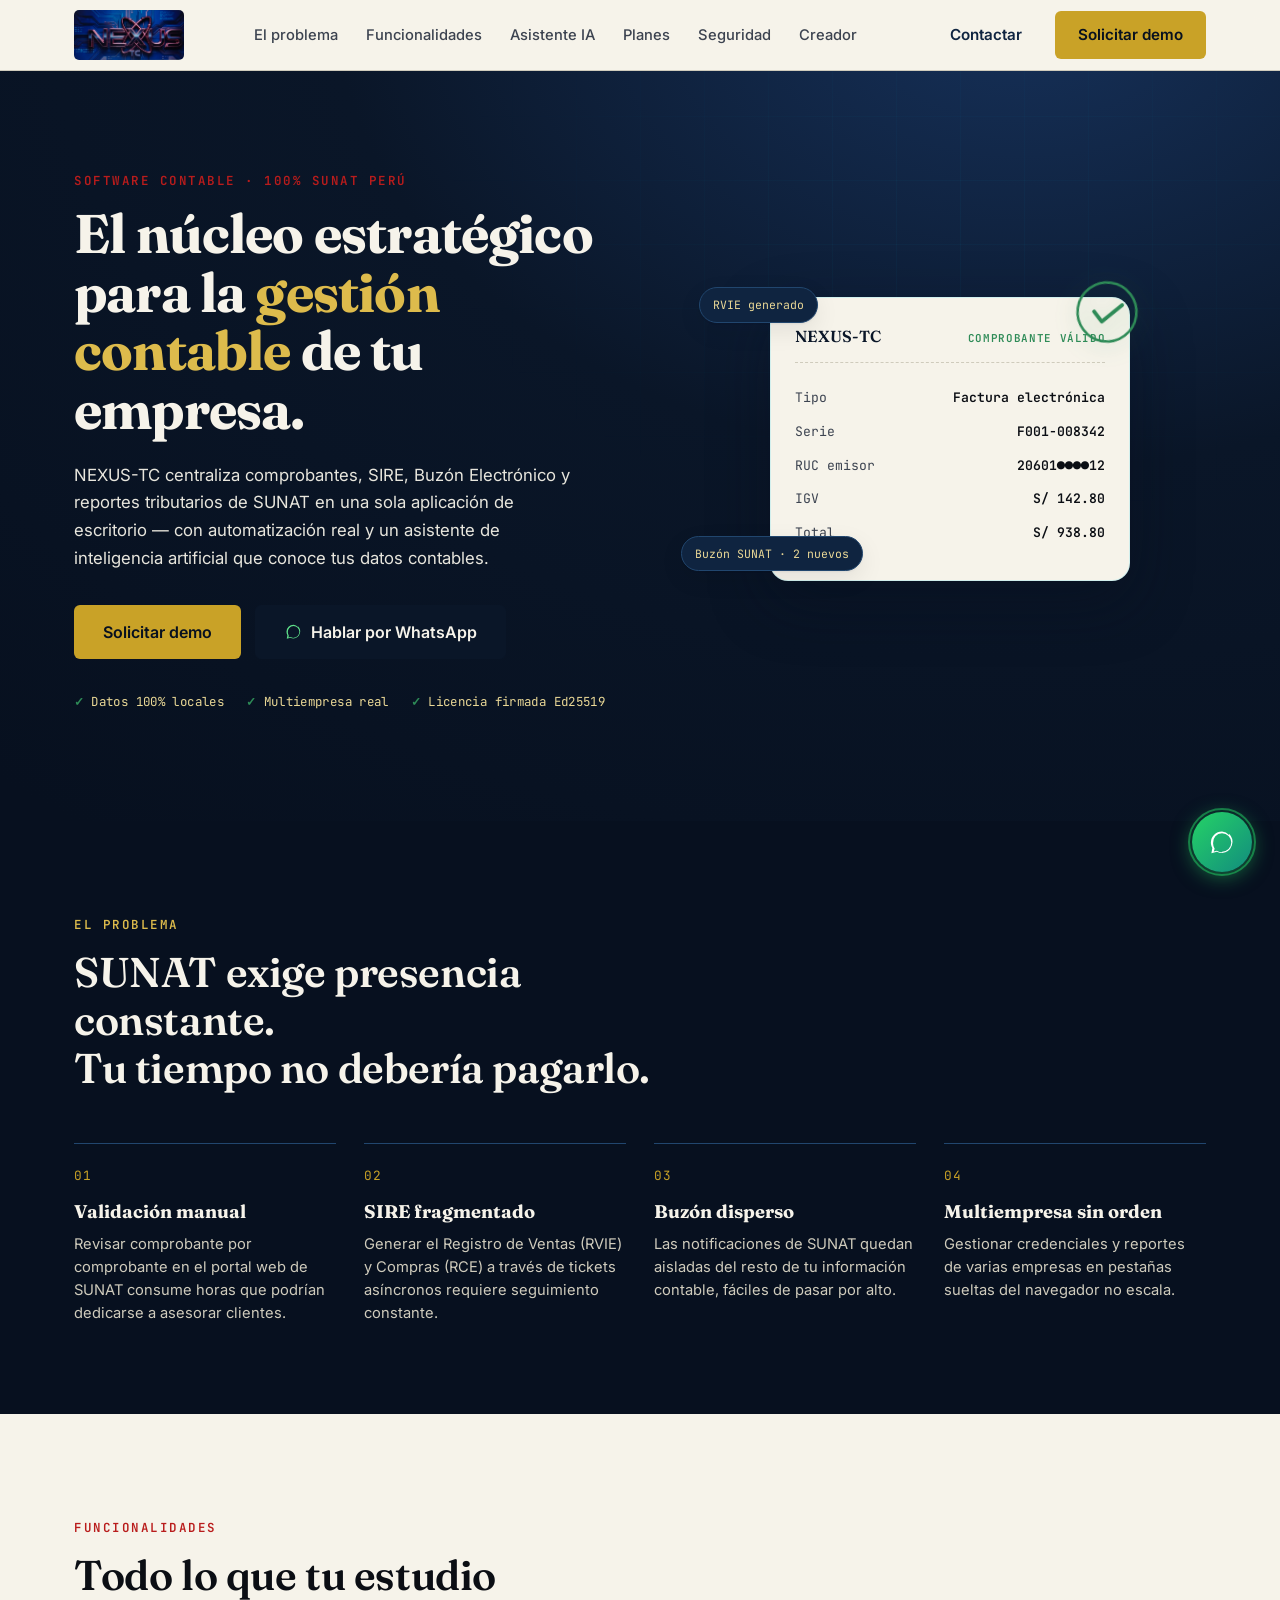
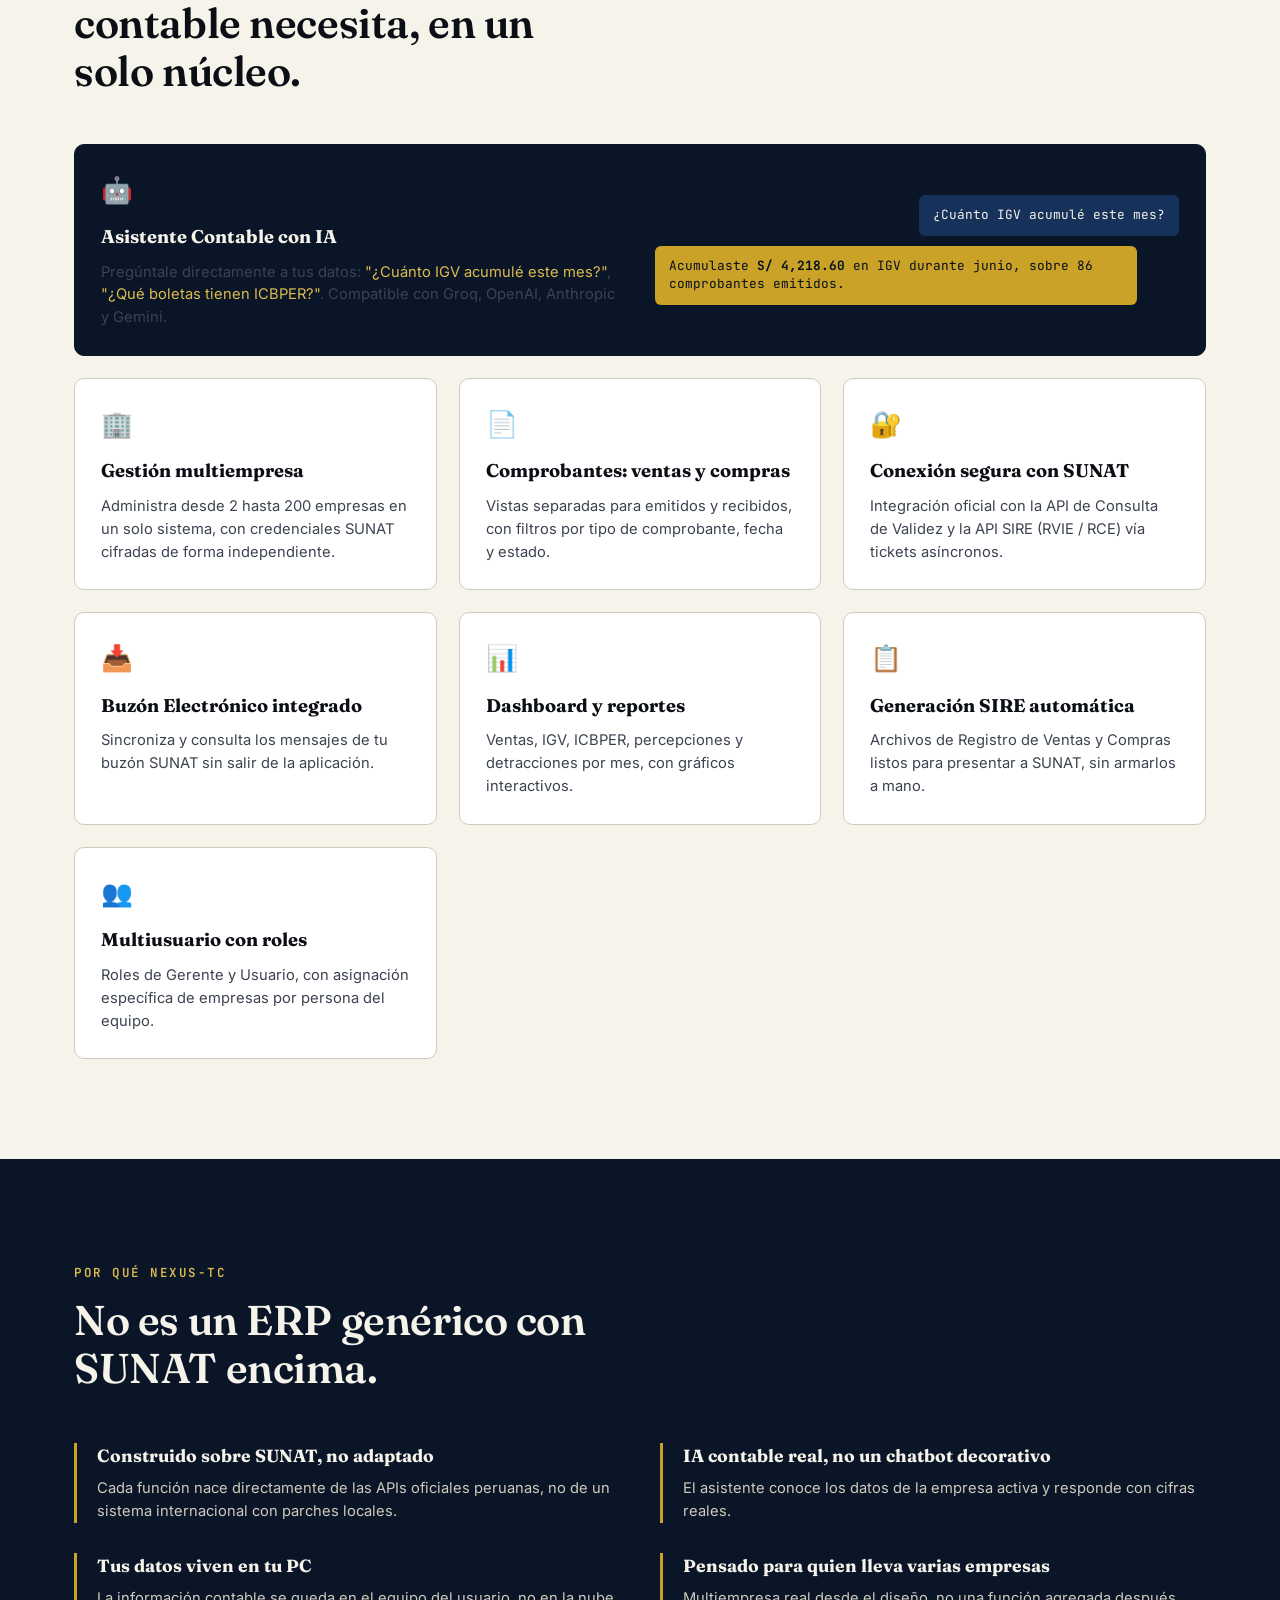
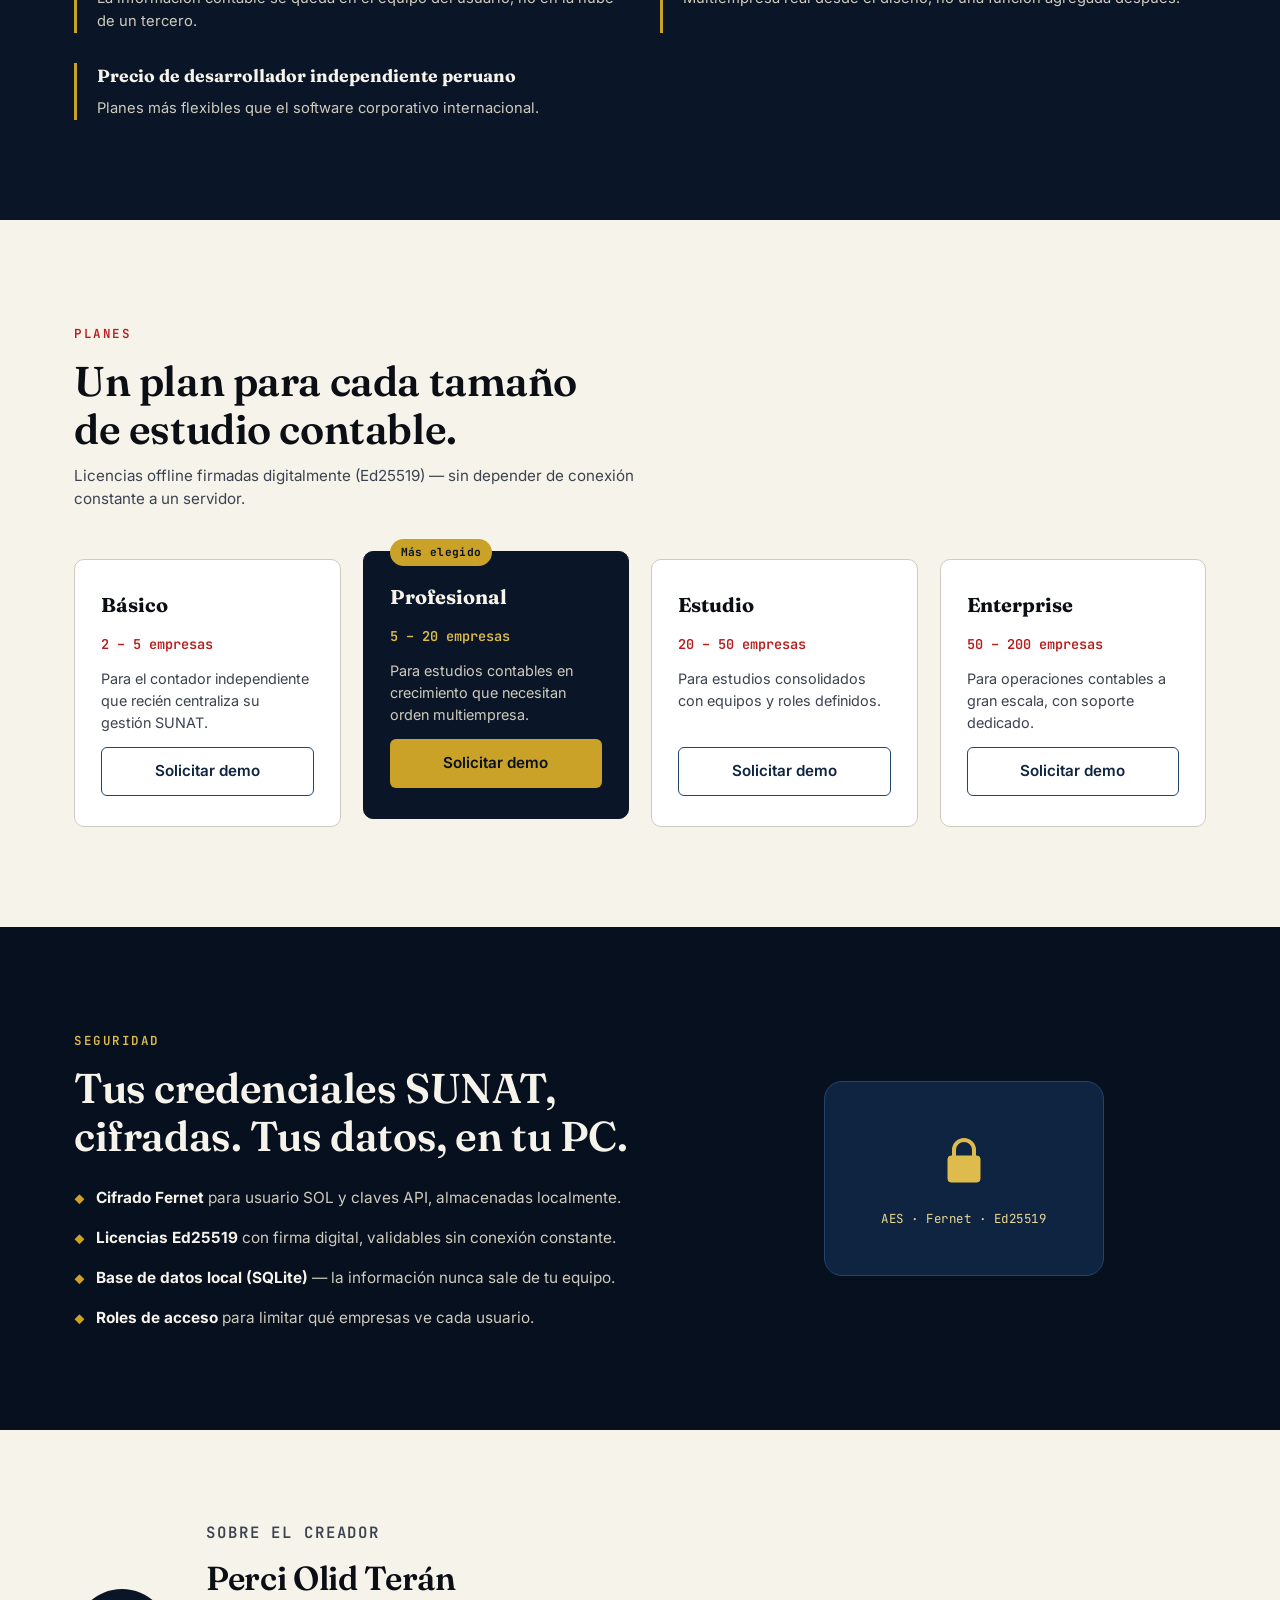
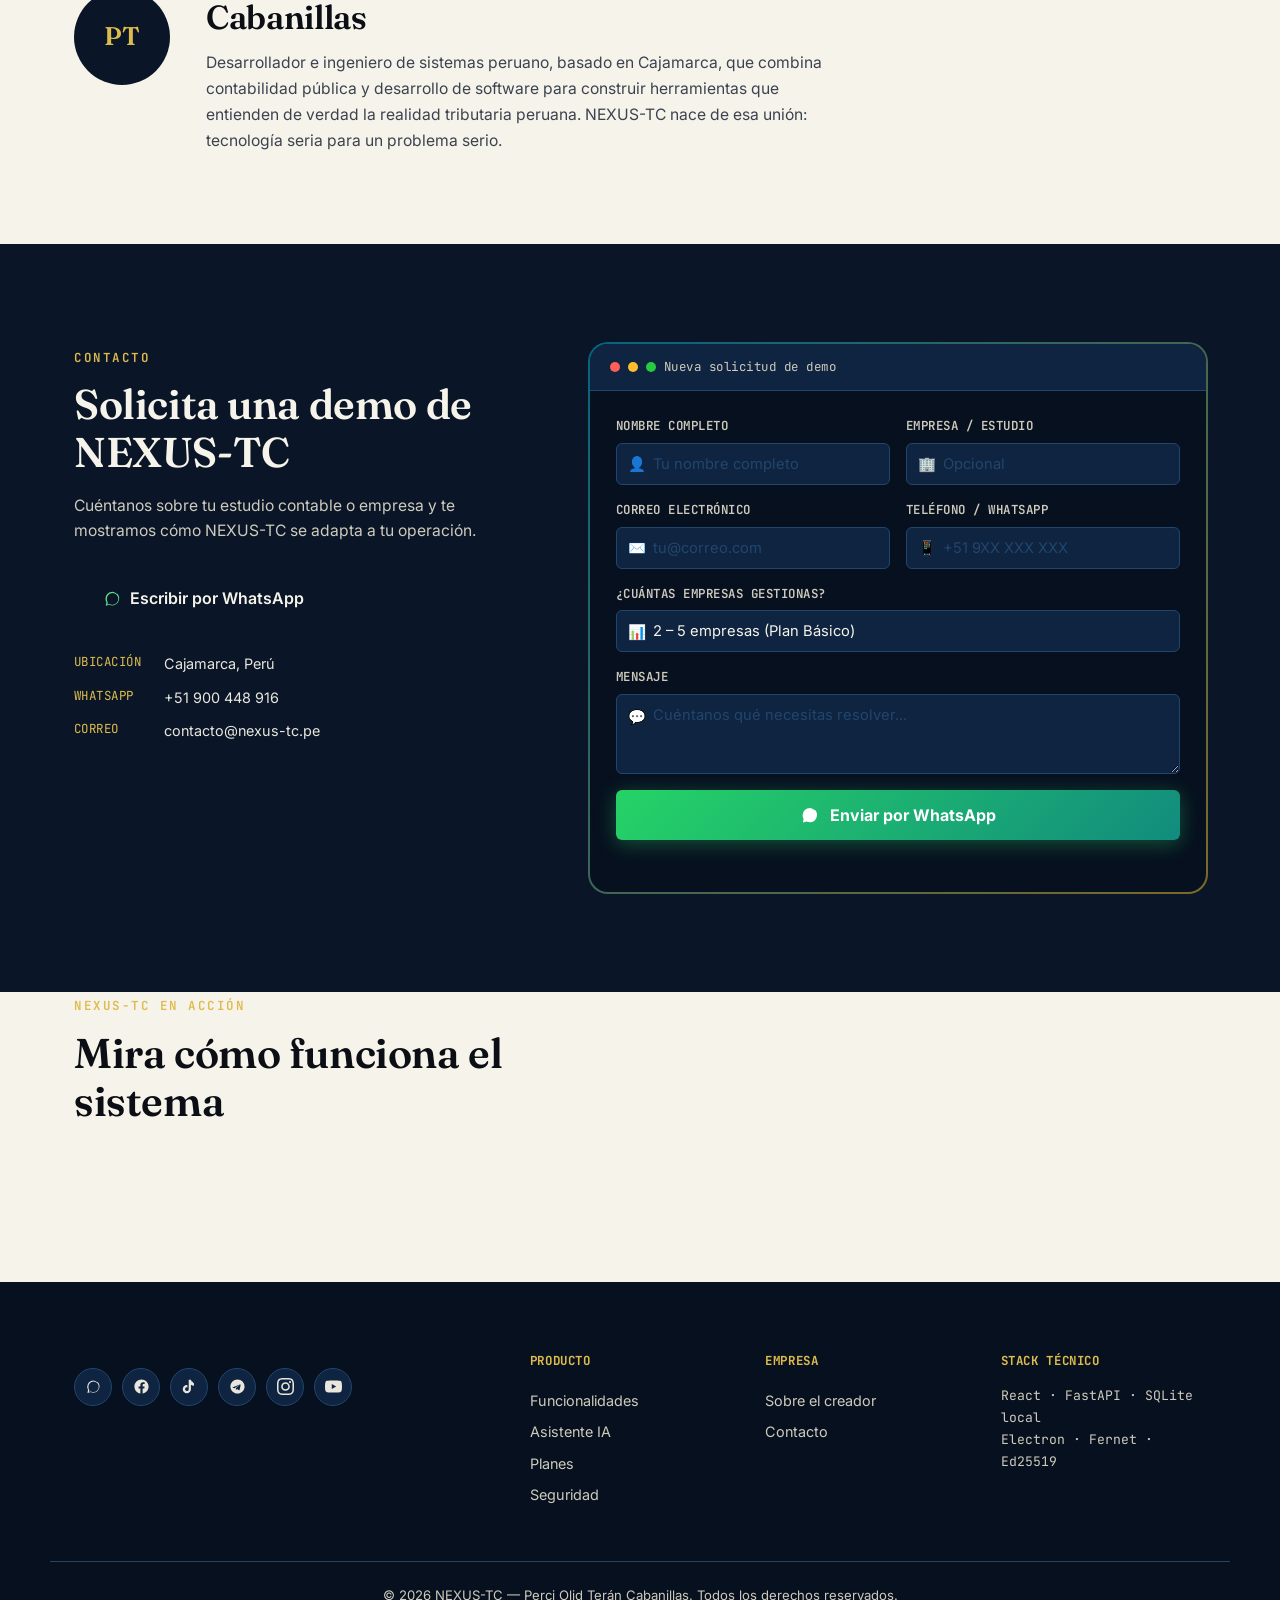
==== commit 07776dc7: "Add YouTube video section and update footer layout Added a YouTube video section with autoplay funct" ====
--- a/index.html
+++ b/index.html
@@ -266,12 +266,31 @@
   </div>
 </section>
 
+
+<!-- VIDEO YOUTUBE AUTOPLAY -->
+<section class="video-section" id="video-promo">
+  <div class="container video-inner">
+    <p class="eyebrow eyebrow-light">NEXUS-TC en acción</p>
+    <h2>Mira cómo funciona el sistema</h2>
+    <div class="video-wrapper">
+      <div class="video-glow" aria-hidden="true"></div>
+      <div class="video-frame-border" aria-hidden="true"></div>
+      <iframe
+        id="yt-player"
+        src="https://www.youtube.com/embed/L8ICH37GUME?autoplay=1&mute=0&loop=1&playlist=L8ICH37GUME&controls=1&rel=0&modestbranding=1"
+        title="NEXUS-TC — Sistema de gestión contable SUNAT"
+        frameborder="0"
+        allow="accelerometer; autoplay; clipboard-write; encrypted-media; gyroscope; picture-in-picture; web-share"
+        allowfullscreen>
+      </iframe>
+    </div>
+  </div>
+</section>
+
 <!-- FOOTER -->
 <footer class="site-footer">
   <div class="container footer-inner">
-    <div class="footer-brand">
-      <img src="nexus-tc-logo.png" alt="NEXUS-TC" class="logo-img footer-logo-img">
-      <p>El núcleo estratégico para la gestión contable de tu empresa.</p>
+    <div class="footer-brand footer-brand-icons-only">
       <!-- 6 ÍCONOS SOCIALES ANIMADOS -->
       <div class="social-row" aria-label="Redes sociales">
         <a href="#" id="social-whatsapp" class="social-link social-wa" aria-label="WhatsApp" target="_blank" rel="noopener noreferrer">
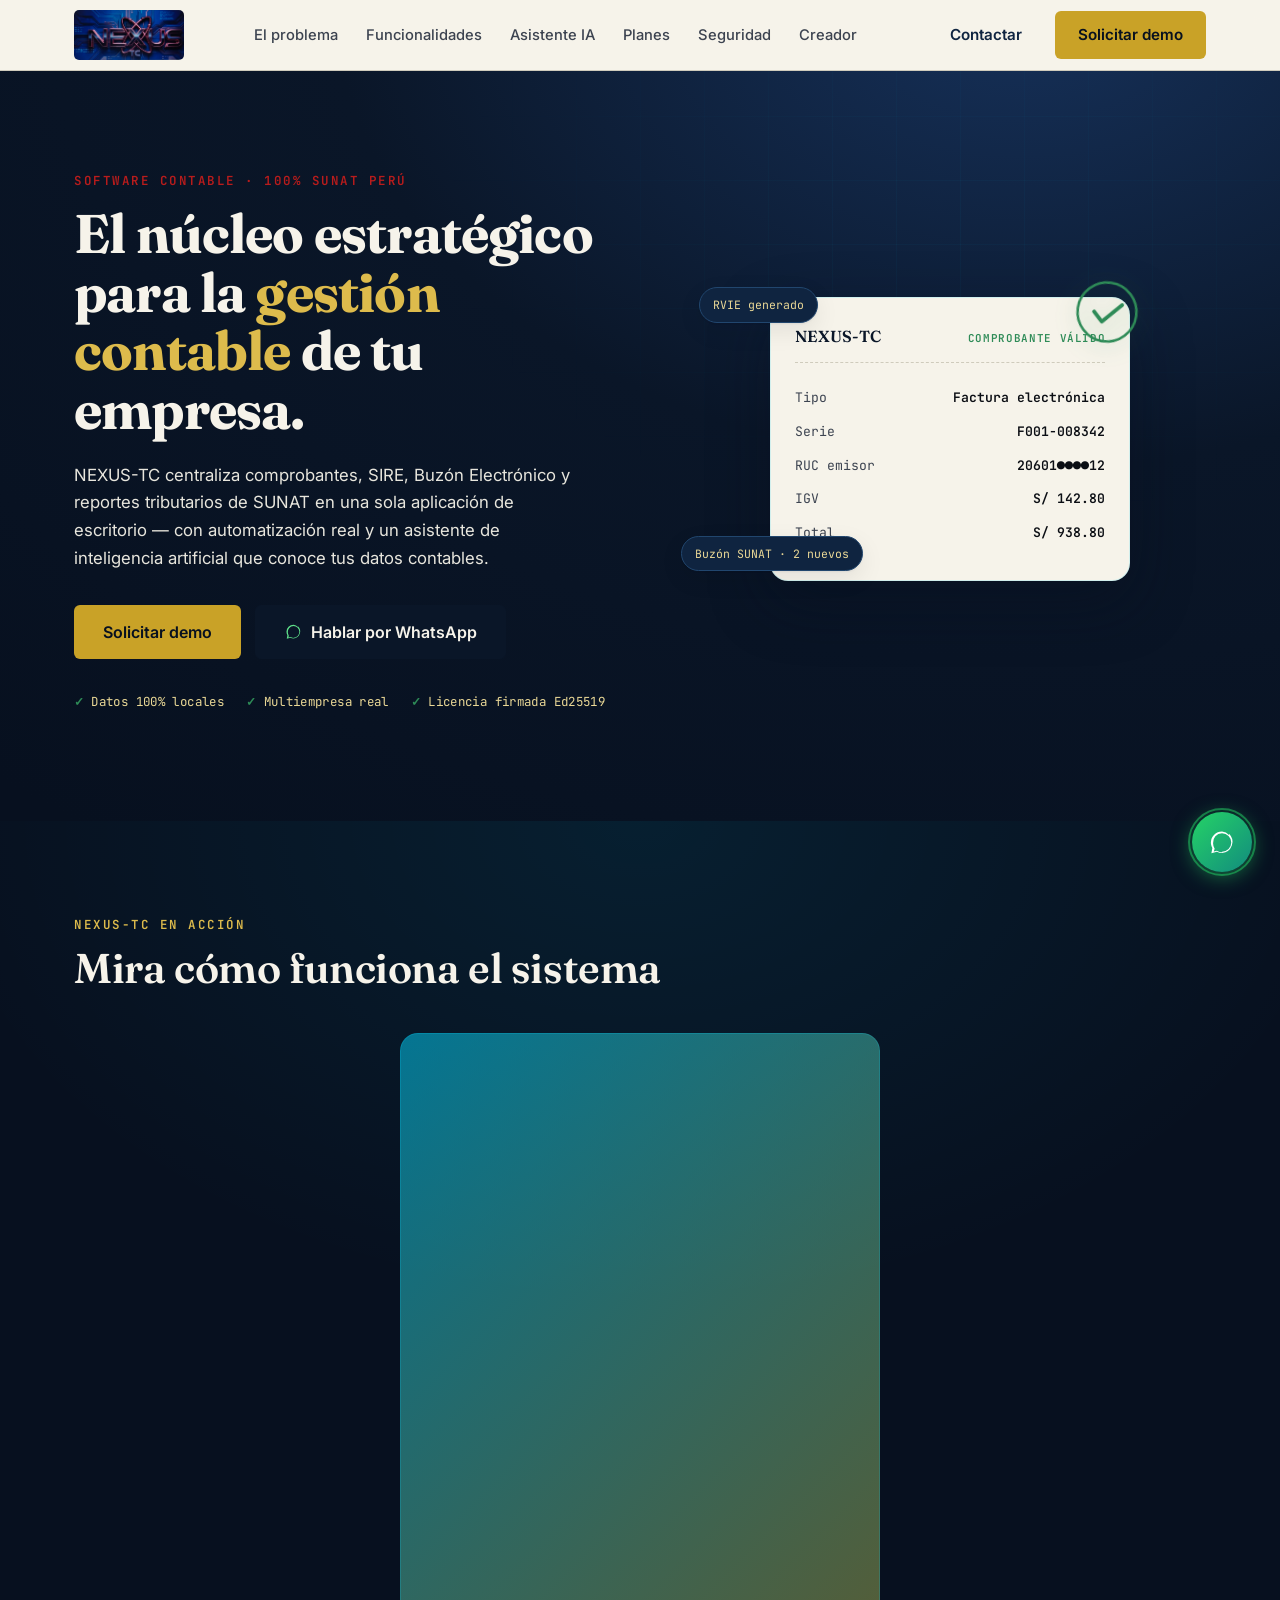
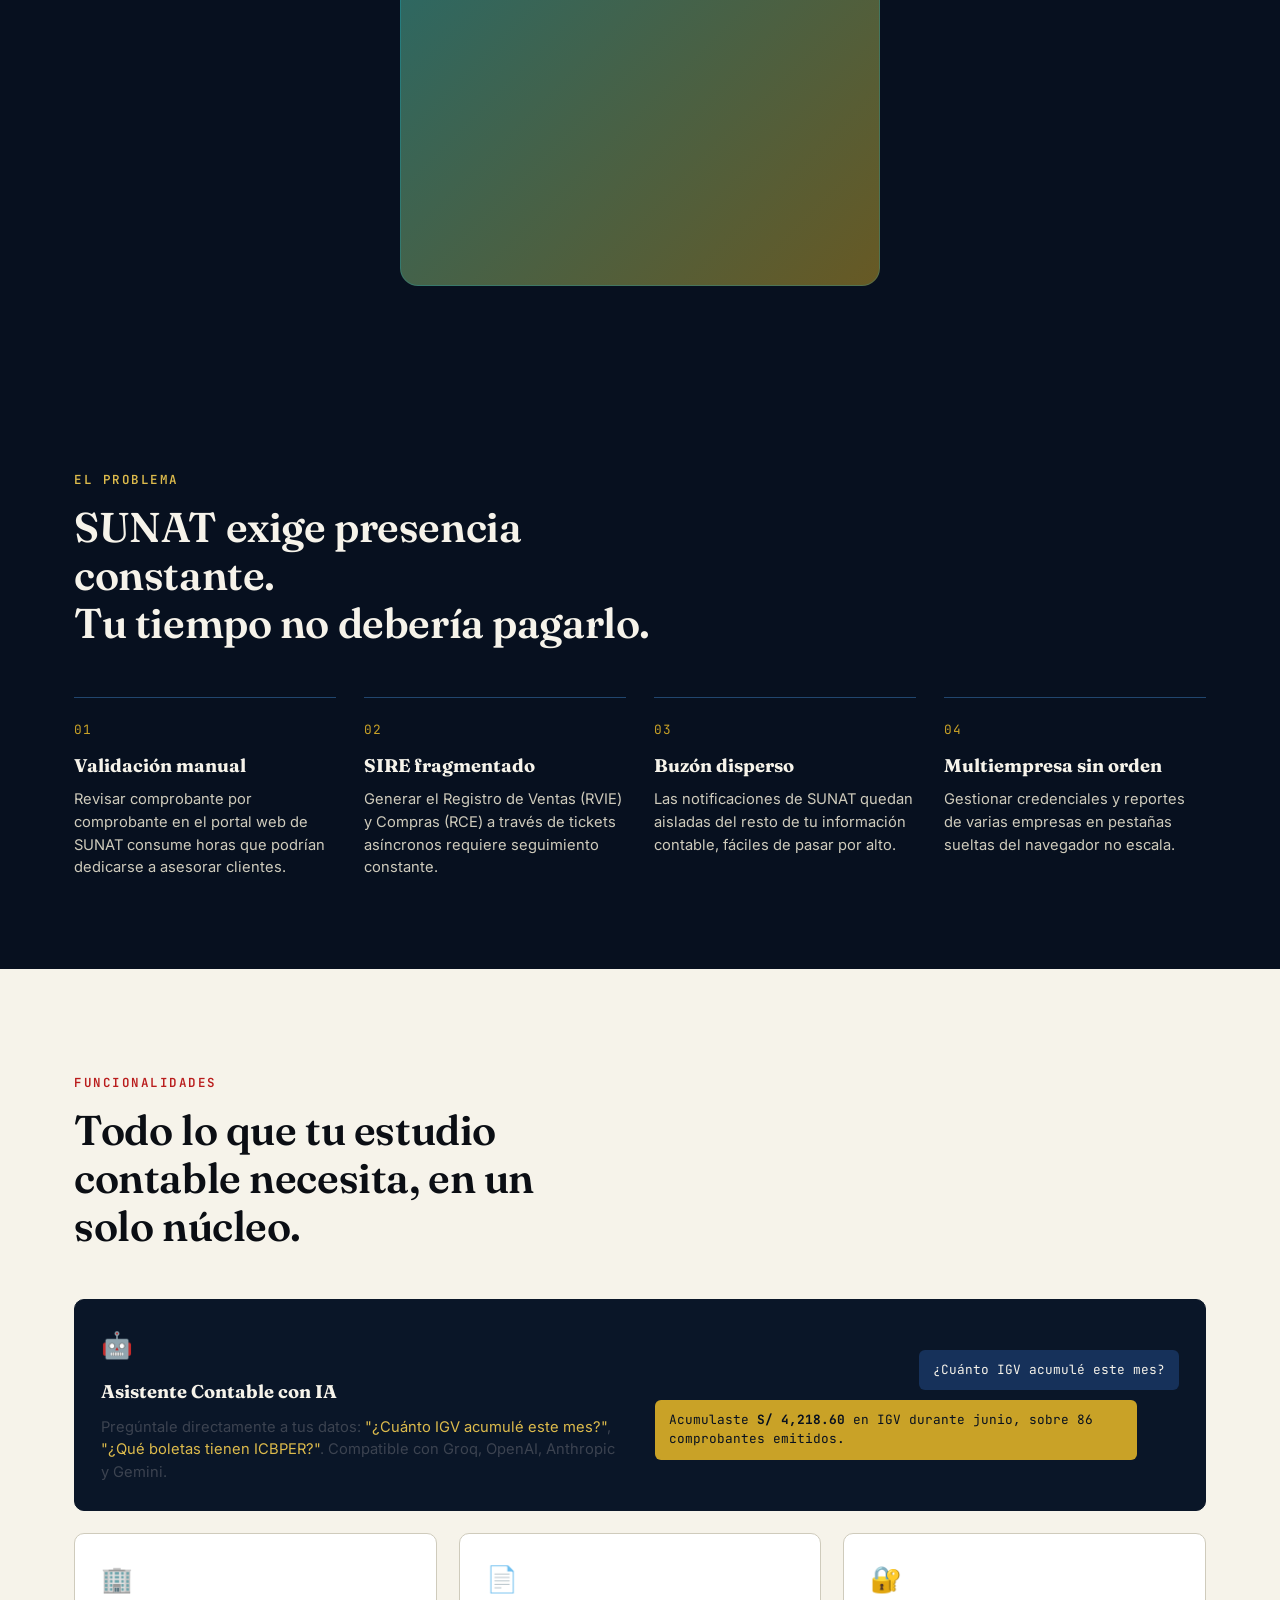
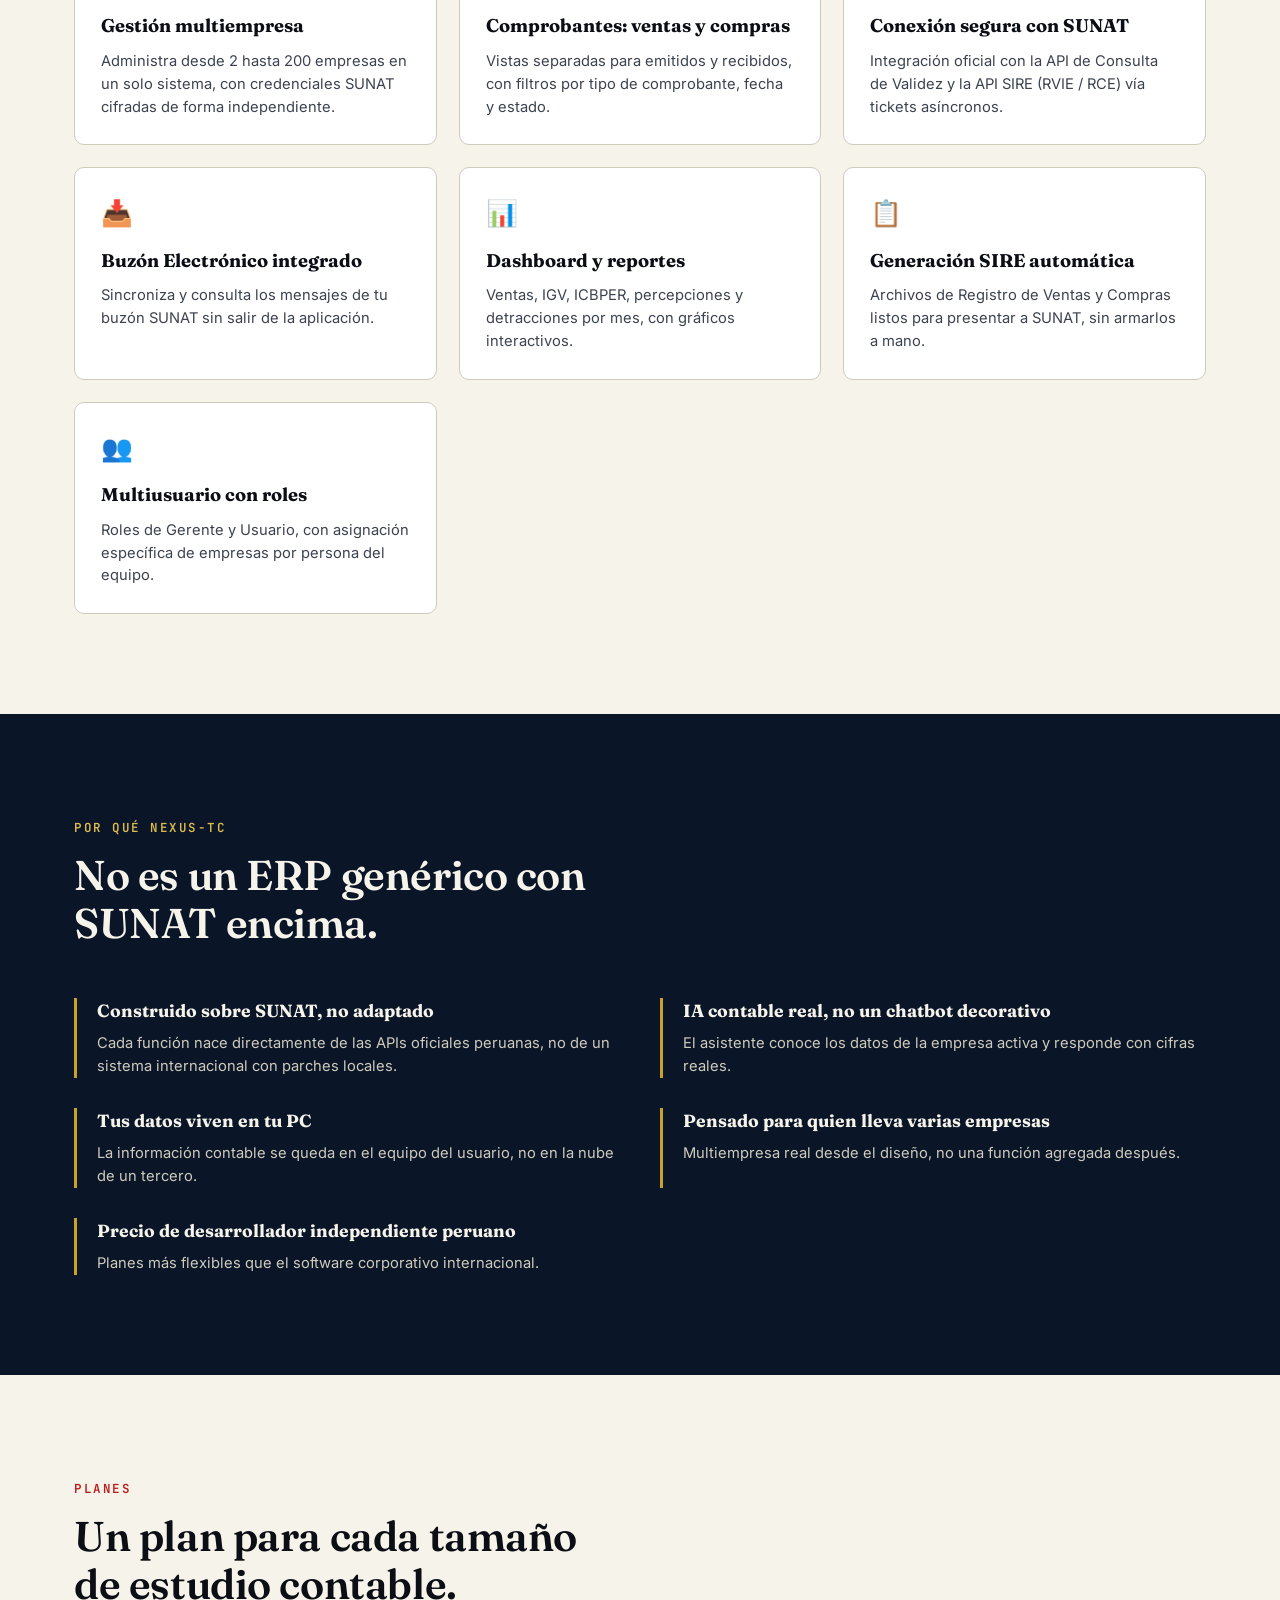
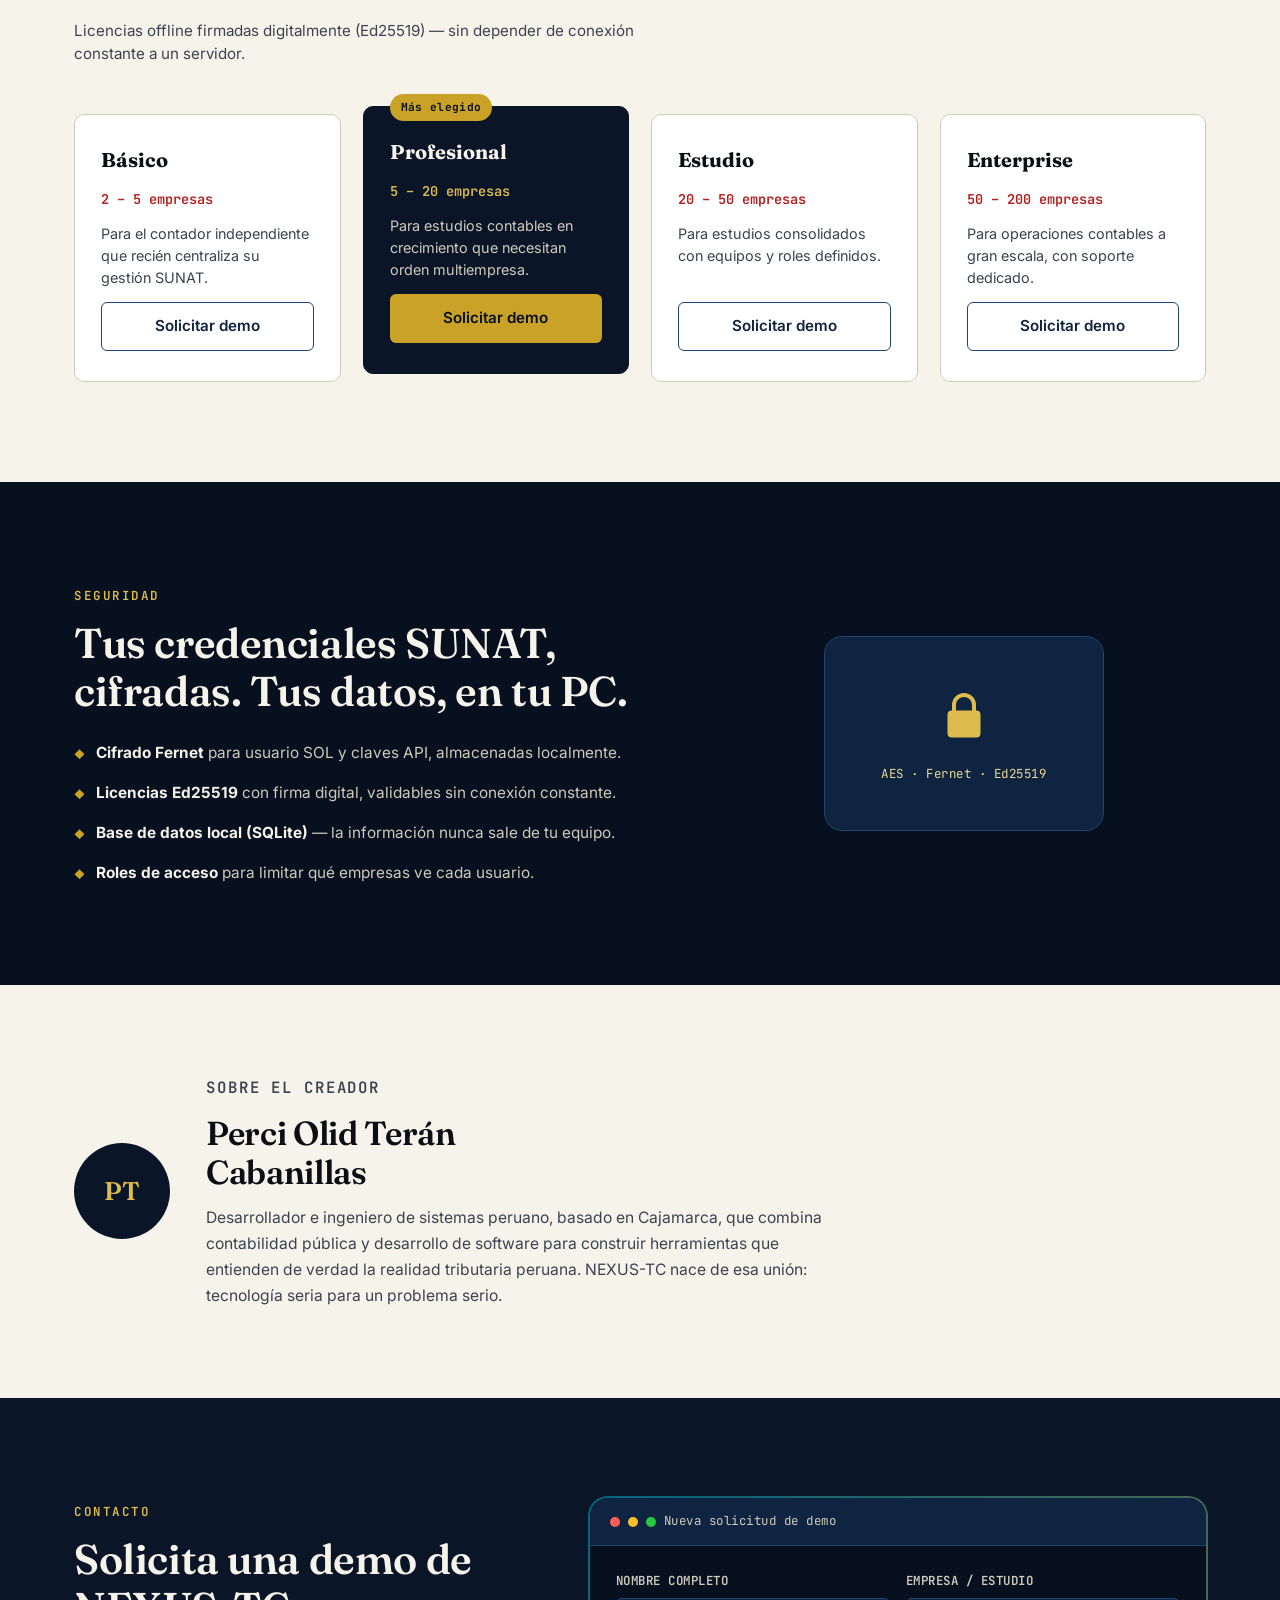
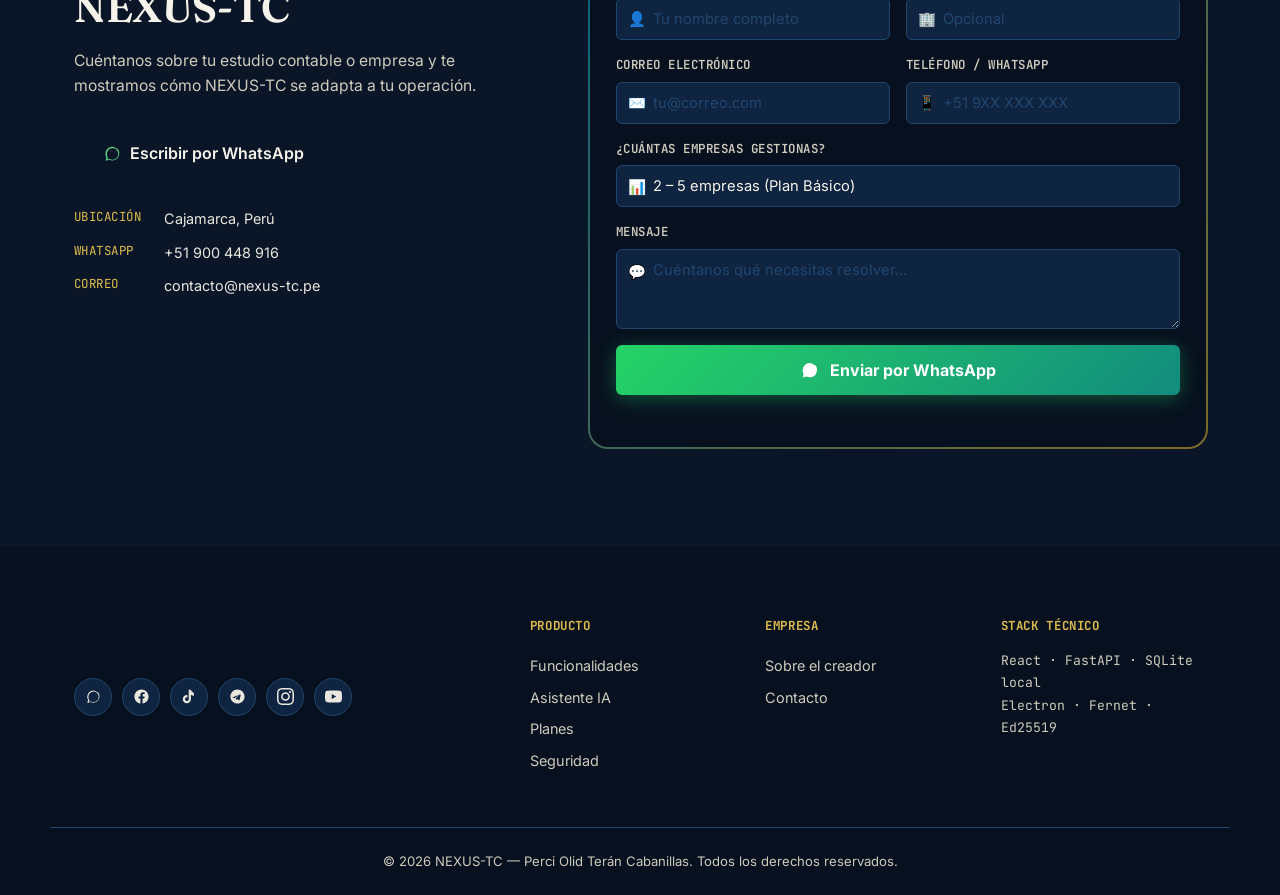
==== commit 7d4f7a3a: "Update index.html" ====
--- a/index.html
+++ b/index.html
@@ -86,6 +86,28 @@
   </div>
 </section>
 
+
+<!-- VIDEO YOUTUBE AUTOPLAY -->
+<section class="video-section" id="video-promo">
+  <div class="container video-inner">
+    <p class="eyebrow eyebrow-light">NEXUS-TC en acción</p>
+    <h2>Mira cómo funciona el sistema</h2>
+    <div class="video-wrapper">
+      <div class="video-glow" aria-hidden="true"></div>
+      <div class="video-frame-border" aria-hidden="true"></div>
+      <iframe
+        id="yt-player"
+        src="https://www.youtube.com/embed/L8ICH37GUME?autoplay=1&mute=0&loop=1&playlist=L8ICH37GUME&controls=1&rel=0&modestbranding=1"
+        title="NEXUS-TC — Sistema de gestión contable SUNAT"
+        frameborder="0"
+        allow="accelerometer; autoplay; clipboard-write; encrypted-media; gyroscope; picture-in-picture; web-share"
+        allowfullscreen>
+      </iframe>
+    </div>
+  </div>
+</section>
+
+
 <!-- EL PROBLEMA -->
 <section class="problema" id="problema">
   <div class="container">
@@ -267,25 +289,6 @@
 </section>
 
 
-<!-- VIDEO YOUTUBE AUTOPLAY -->
-<section class="video-section" id="video-promo">
-  <div class="container video-inner">
-    <p class="eyebrow eyebrow-light">NEXUS-TC en acción</p>
-    <h2>Mira cómo funciona el sistema</h2>
-    <div class="video-wrapper">
-      <div class="video-glow" aria-hidden="true"></div>
-      <div class="video-frame-border" aria-hidden="true"></div>
-      <iframe
-        id="yt-player"
-        src="https://www.youtube.com/embed/L8ICH37GUME?autoplay=1&mute=0&loop=1&playlist=L8ICH37GUME&controls=1&rel=0&modestbranding=1"
-        title="NEXUS-TC — Sistema de gestión contable SUNAT"
-        frameborder="0"
-        allow="accelerometer; autoplay; clipboard-write; encrypted-media; gyroscope; picture-in-picture; web-share"
-        allowfullscreen>
-      </iframe>
-    </div>
-  </div>
-</section>
 
 <!-- FOOTER -->
 <footer class="site-footer">
--- a/estilos.css
+++ b/estilos.css
@@ -364,3 +364,78 @@
   .voucher-card{padding:22px 18px 26px;}
   .form-body{padding:18px;}
 }
+
+/* ============================================================
+   VIDEO YOUTUBE
+   ============================================================ */
+.video-section{
+  background: var(--navy-950);
+  padding: 90px 0;
+  position: relative;
+  overflow: hidden;
+}
+.video-section::before{
+  content:"";
+  position:absolute;inset:0;
+  background: radial-gradient(ellipse 80% 60% at 50% 0%, rgba(0,212,255,.08), transparent 70%);
+  pointer-events:none;
+}
+.video-inner{ position:relative; }
+.video-inner .eyebrow{ margin-bottom:10px; }
+.video-inner h2{ color:var(--bone-100); margin-bottom:40px; max-width:30ch; }
+
+.video-wrapper{
+  position: relative;
+  width: 100%;
+  max-width: 480px;       /* Shorts es 9:16 — ancho máximo razonable */
+  margin: 0 auto;
+  border-radius: var(--radius-lg);
+  overflow: hidden;
+}
+/* Aspecto 9:16 para Shorts */
+.video-wrapper::after{
+  content:"";
+  display:block;
+  padding-top: 177.78%;   /* 16/9 * 100 */
+}
+.video-wrapper iframe{
+  position: absolute;
+  inset: 0;
+  width: 100%;
+  height: 100%;
+  border: none;
+  border-radius: var(--radius-lg);
+  z-index: 1;
+}
+.video-glow{
+  position:absolute;inset:-4px;
+  border-radius:calc(var(--radius-lg) + 4px);
+  background: linear-gradient(135deg, var(--cyan), var(--gold-500), var(--red-600), var(--cyan));
+  background-size:300% 300%;
+  animation: form-border 4s ease infinite;
+  z-index:0;
+  opacity:.5;
+}
+.video-frame-border{
+  position:absolute;inset:0;
+  border-radius:var(--radius-lg);
+  border: 1px solid rgba(0,212,255,.2);
+  z-index:2;
+  pointer-events:none;
+}
+
+/* FOOTER sin logo ni texto — solo íconos centrados */
+.footer-brand-icons-only{
+  display:flex;
+  flex-direction:column;
+  align-items:flex-start;
+  justify-content:center;
+}
+.footer-brand-icons-only .social-row{
+  margin-top: 0;
+}
+
+@media(max-width:760px){
+  .video-wrapper{ max-width: 300px; }
+  .video-section{ padding: 64px 0; }
+}
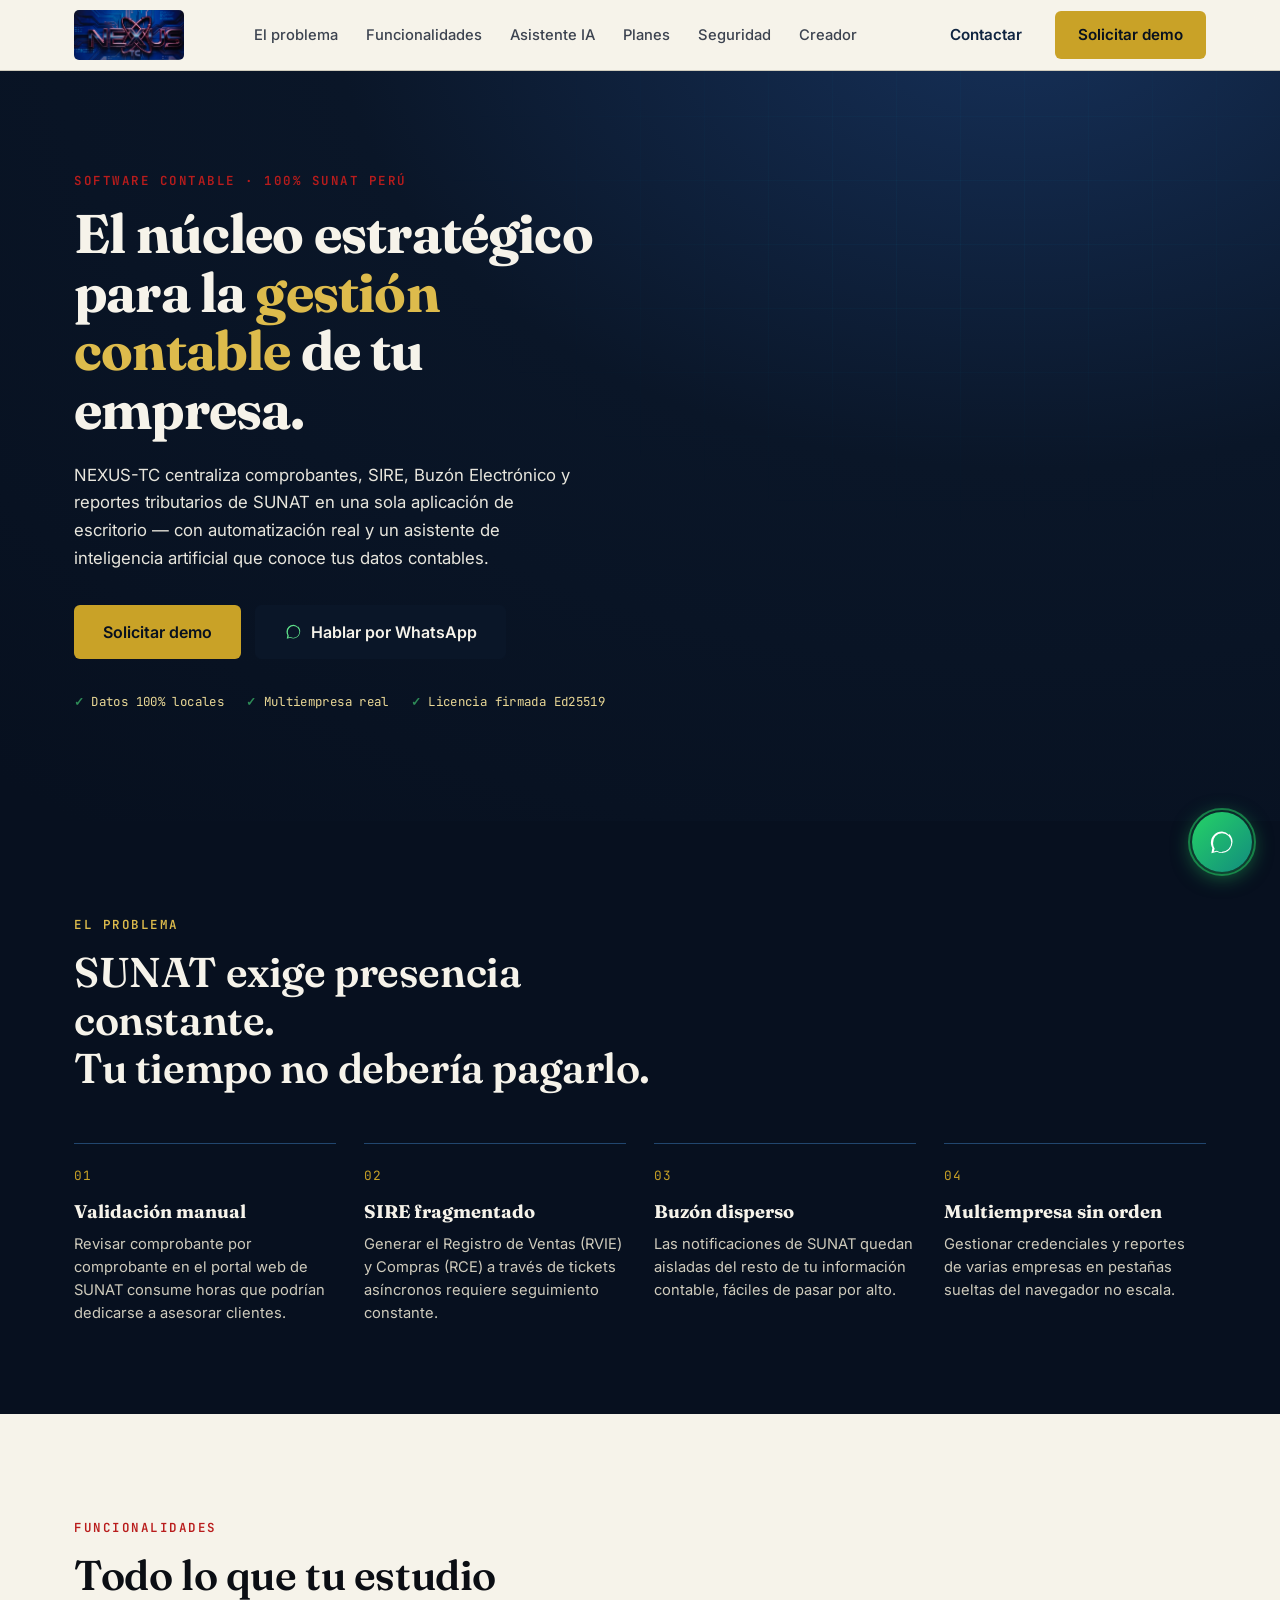
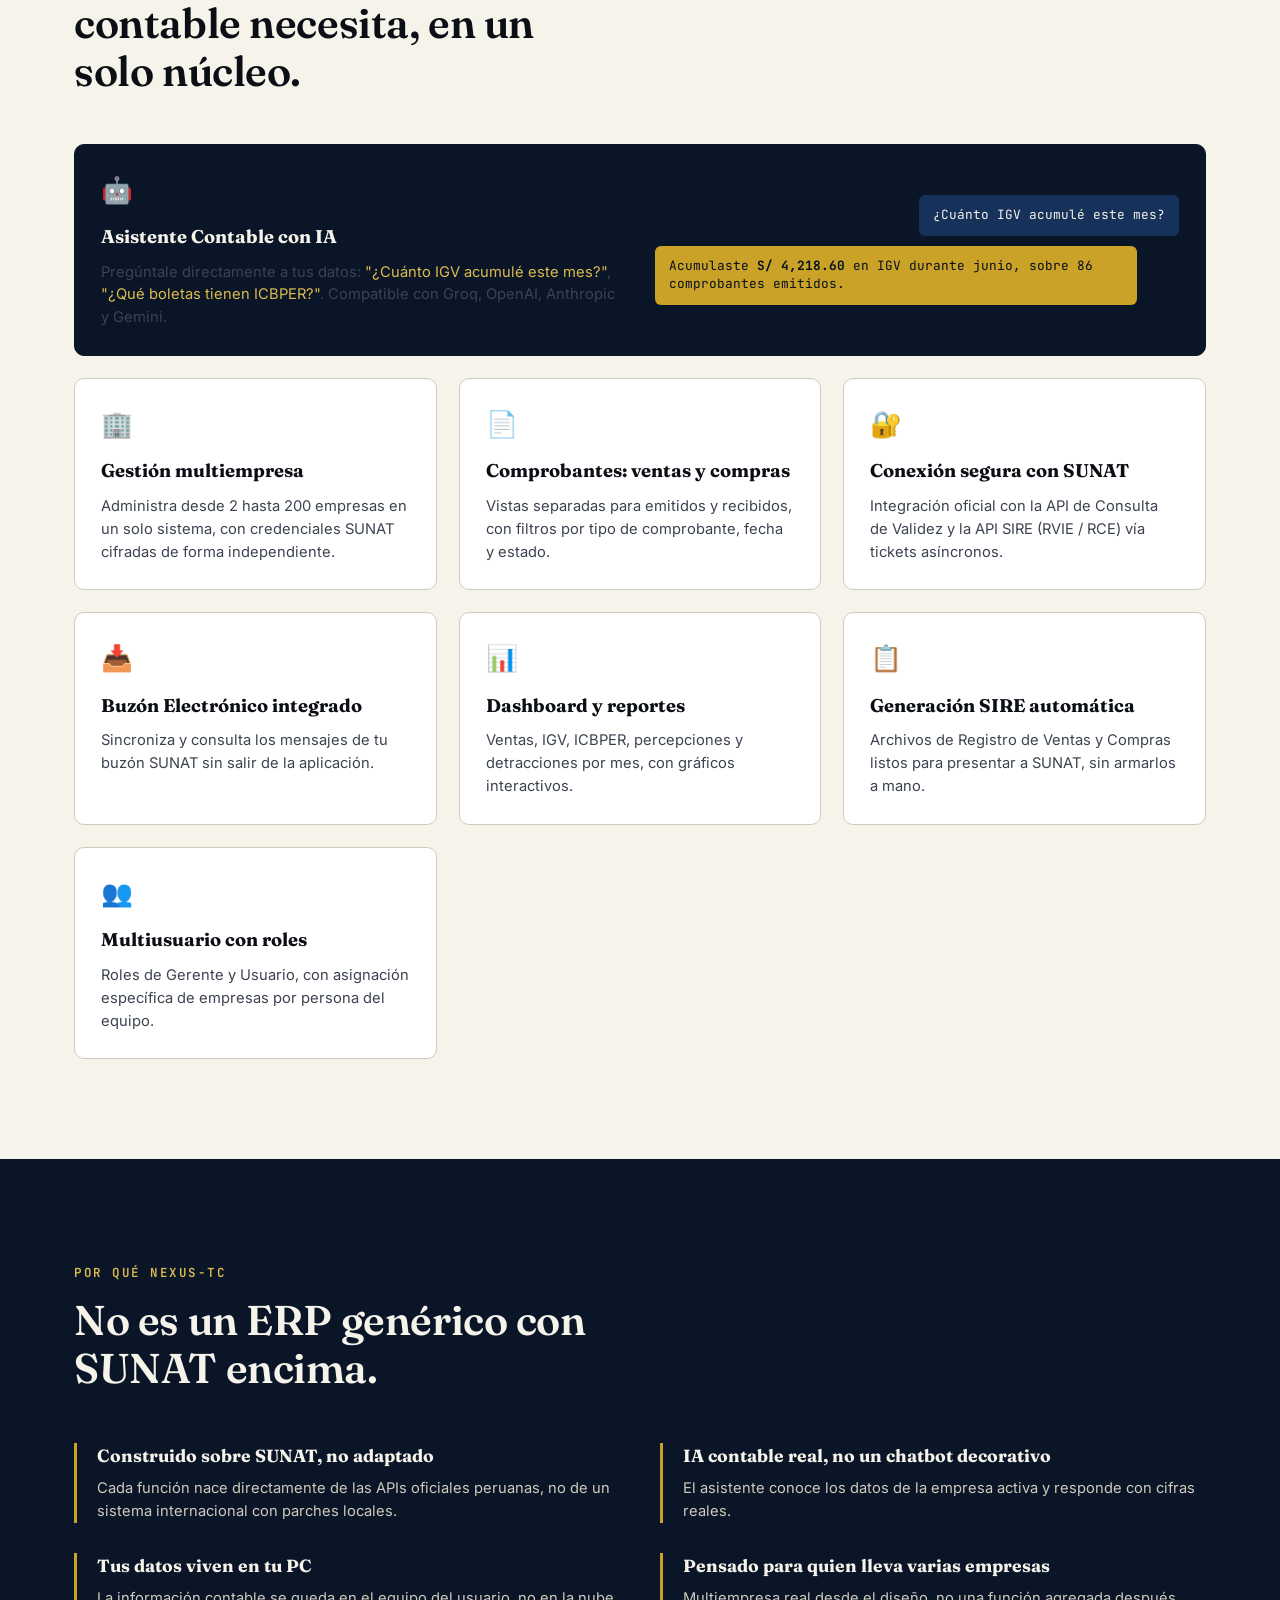
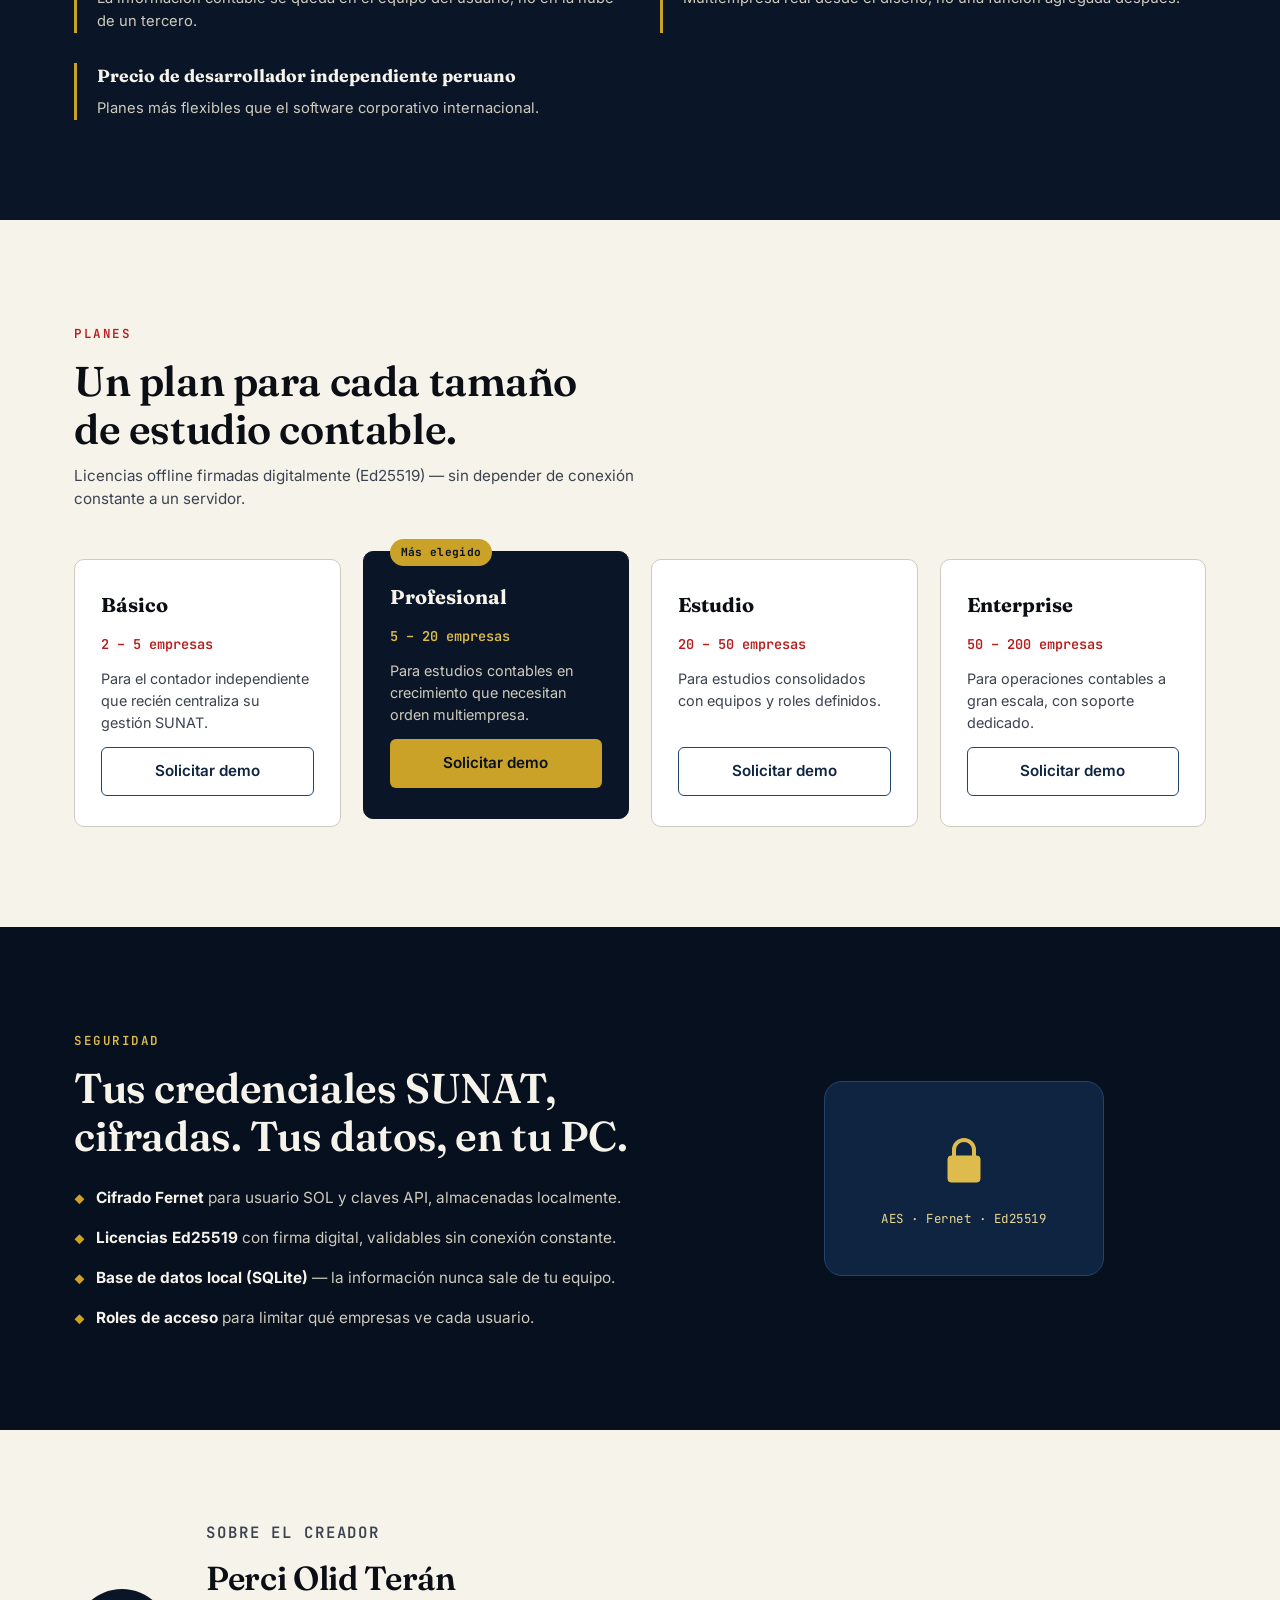
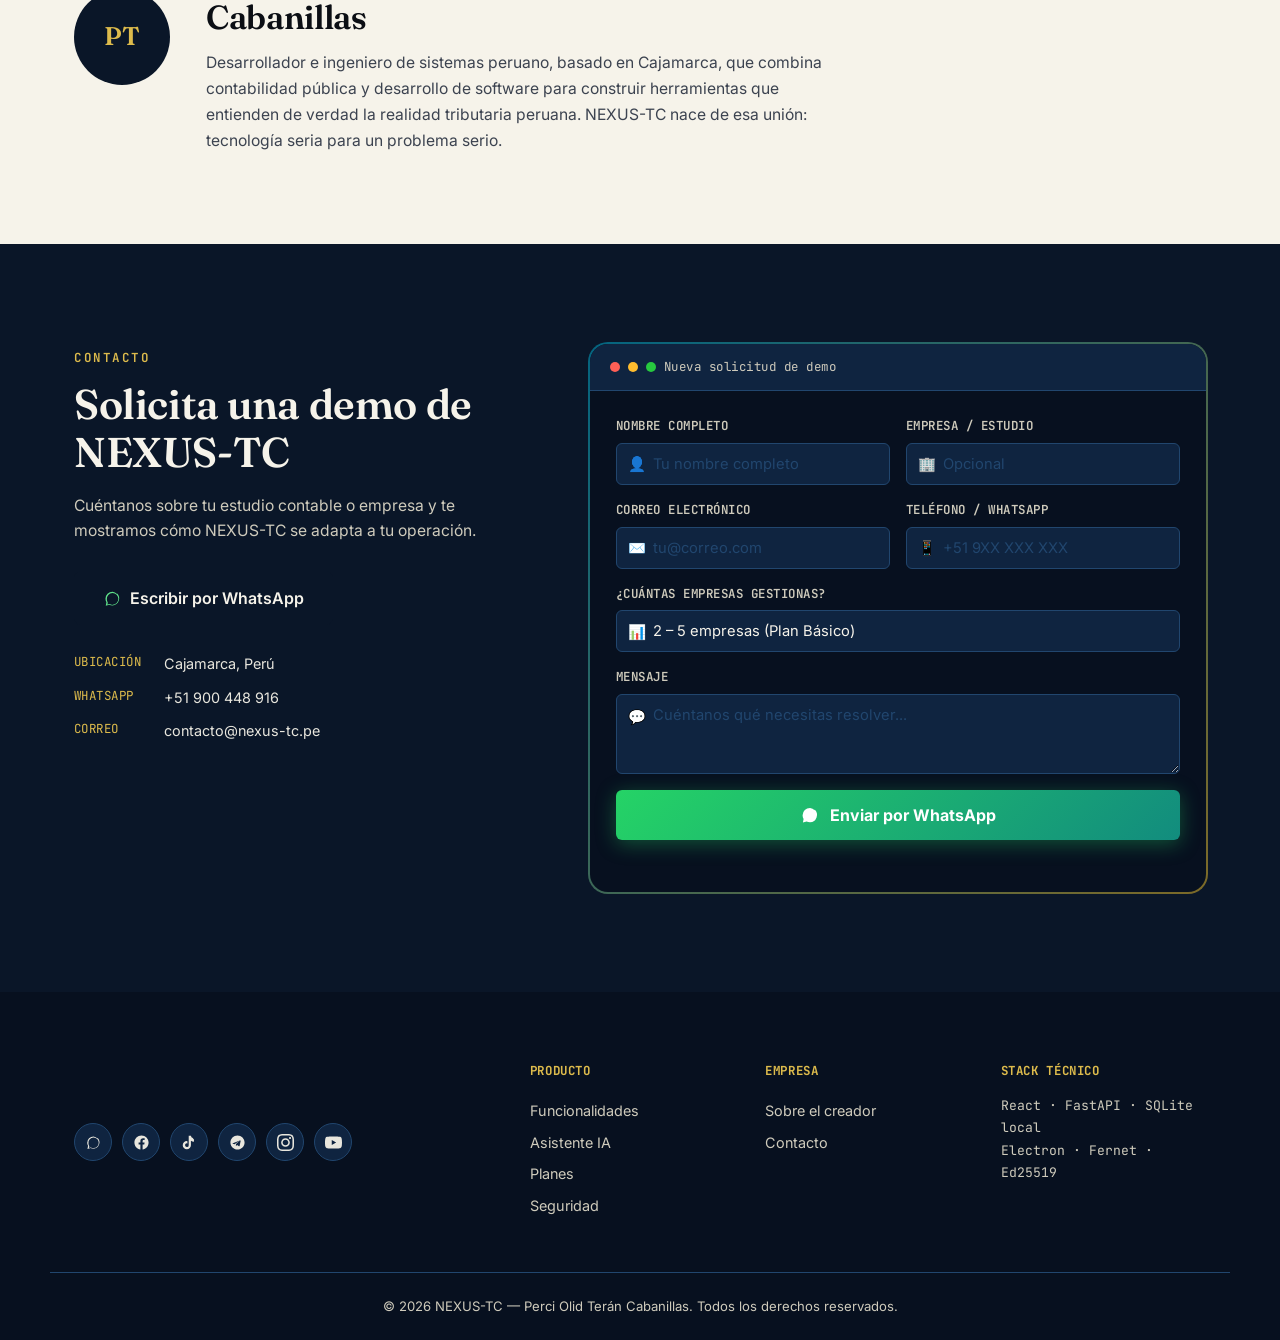
==== commit af019514: "Update index.html" ====
--- a/index.html
+++ b/index.html
@@ -65,47 +65,22 @@
         <li>Licencia firmada Ed25519</li>
       </ul>
     </div>
-    <div class="hero-visual">
-      <div class="voucher-card">
-        <div class="voucher-head">
-          <span class="voucher-co">NEXUS-TC</span>
-          <span class="voucher-status" id="voucher-status">validando…</span>
-        </div>
-        <div class="voucher-row"><span>Tipo</span><strong>Factura electrónica</strong></div>
-        <div class="voucher-row"><span>Serie</span><strong>F001-008342</strong></div>
-        <div class="voucher-row"><span>RUC emisor</span><strong>20601●●●●12</strong></div>
-        <div class="voucher-row"><span>IGV</span><strong>S/ 142.80</strong></div>
-        <div class="voucher-row"><span>Total</span><strong>S/ 938.80</strong></div>
-        <div class="voucher-seal" id="voucher-seal" aria-hidden="true">
-          <svg viewBox="0 0 100 100"><circle cx="50" cy="50" r="46"/><path d="M30 52 L44 66 L72 36"/></svg>
-        </div>
-      </div>
-      <div class="dash-chip dash-chip-1">RVIE generado</div>
-      <div class="dash-chip dash-chip-2">Buzón SUNAT · 2 nuevos</div>
-    </div>
-  </div>
-</section>
-
-
-<!-- VIDEO YOUTUBE AUTOPLAY -->
-<section class="video-section" id="video-promo">
-  <div class="container video-inner">
-    <p class="eyebrow eyebrow-light">NEXUS-TC en acción</p>
-    <h2>Mira cómo funciona el sistema</h2>
-    <div class="video-wrapper">
-      <div class="video-glow" aria-hidden="true"></div>
-      <div class="video-frame-border" aria-hidden="true"></div>
-      <iframe
-        id="yt-player"
-        src="https://www.youtube.com/embed/L8ICH37GUME?autoplay=1&mute=0&loop=1&playlist=L8ICH37GUME&controls=1&rel=0&modestbranding=1"
-        title="NEXUS-TC — Sistema de gestión contable SUNAT"
-        frameborder="0"
-        allow="accelerometer; autoplay; clipboard-write; encrypted-media; gyroscope; picture-in-picture; web-share"
-        allowfullscreen>
-      </iframe>
-    </div>
-  </div>
-</section>
+    <div class="hero-visual hero-video-visual">
+      <div class="hero-video-glow" aria-hidden="true"></div>
+      <div class="hero-video-wrapper">
+        <iframe
+          id="yt-hero"
+          src="https://www.youtube.com/embed/L8ICH37GUME?autoplay=1&mute=1&loop=1&playlist=L8ICH37GUME&controls=1&rel=0&modestbranding=1&enablejsapi=1"
+          title="NEXUS-TC en acción"
+          frameborder="0"
+          allow="accelerometer; autoplay; clipboard-write; encrypted-media; gyroscope; picture-in-picture; web-share"
+          allowfullscreen>
+        </iframe>
+      </div>
+    </div>
+  </div>
+</section>
+
 
 
 <!-- EL PROBLEMA -->
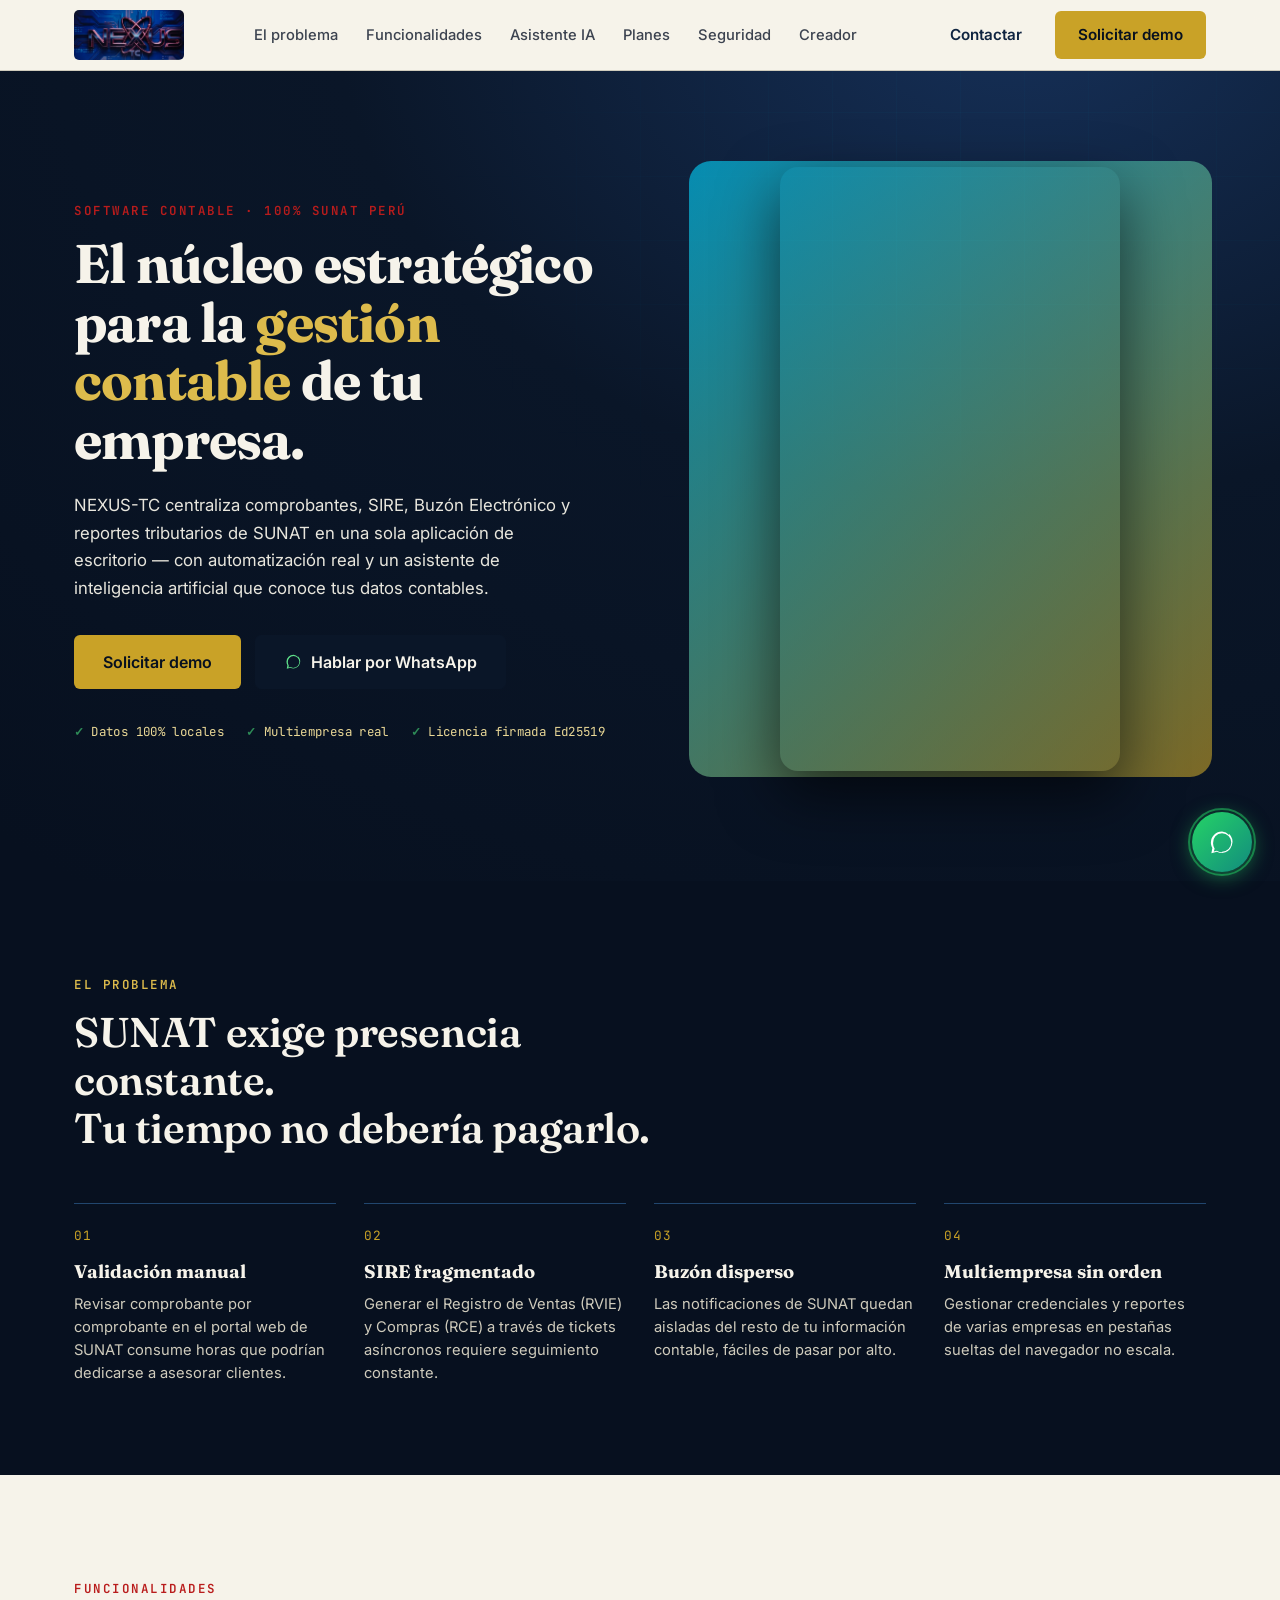
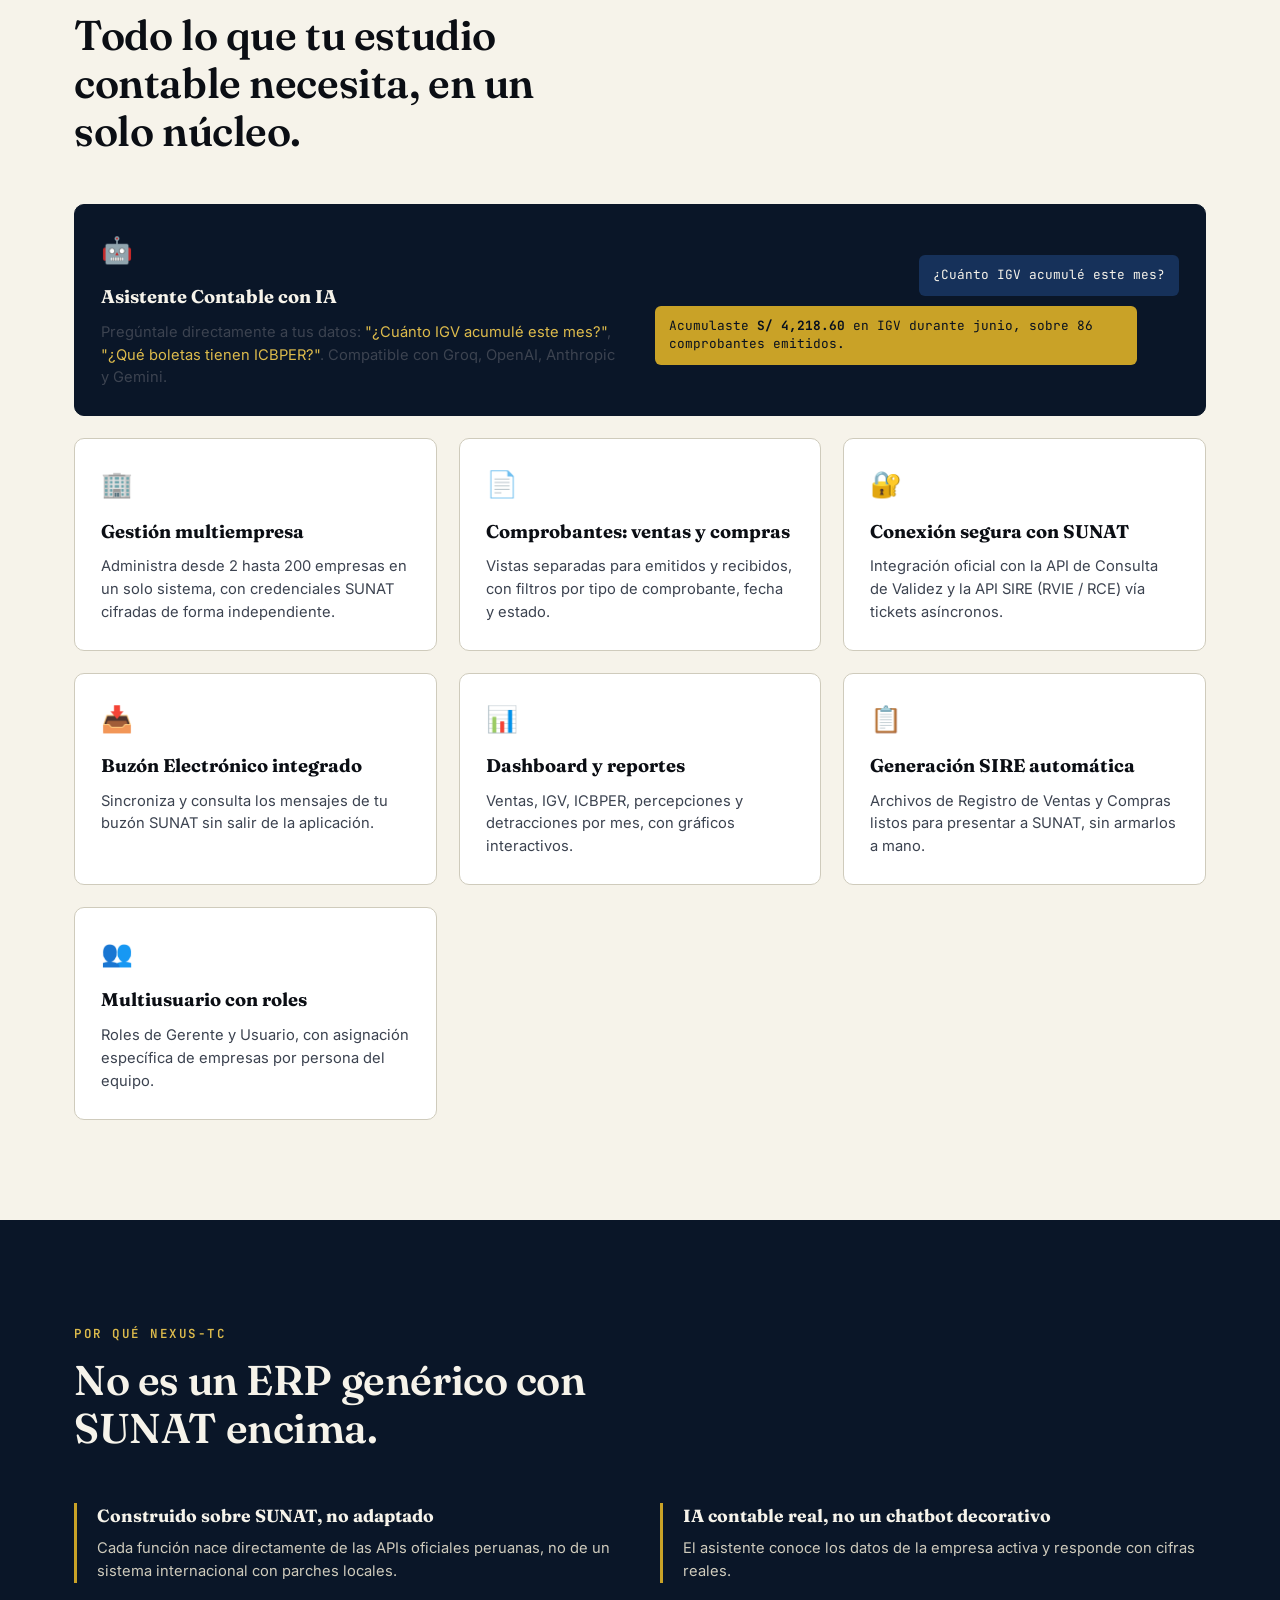
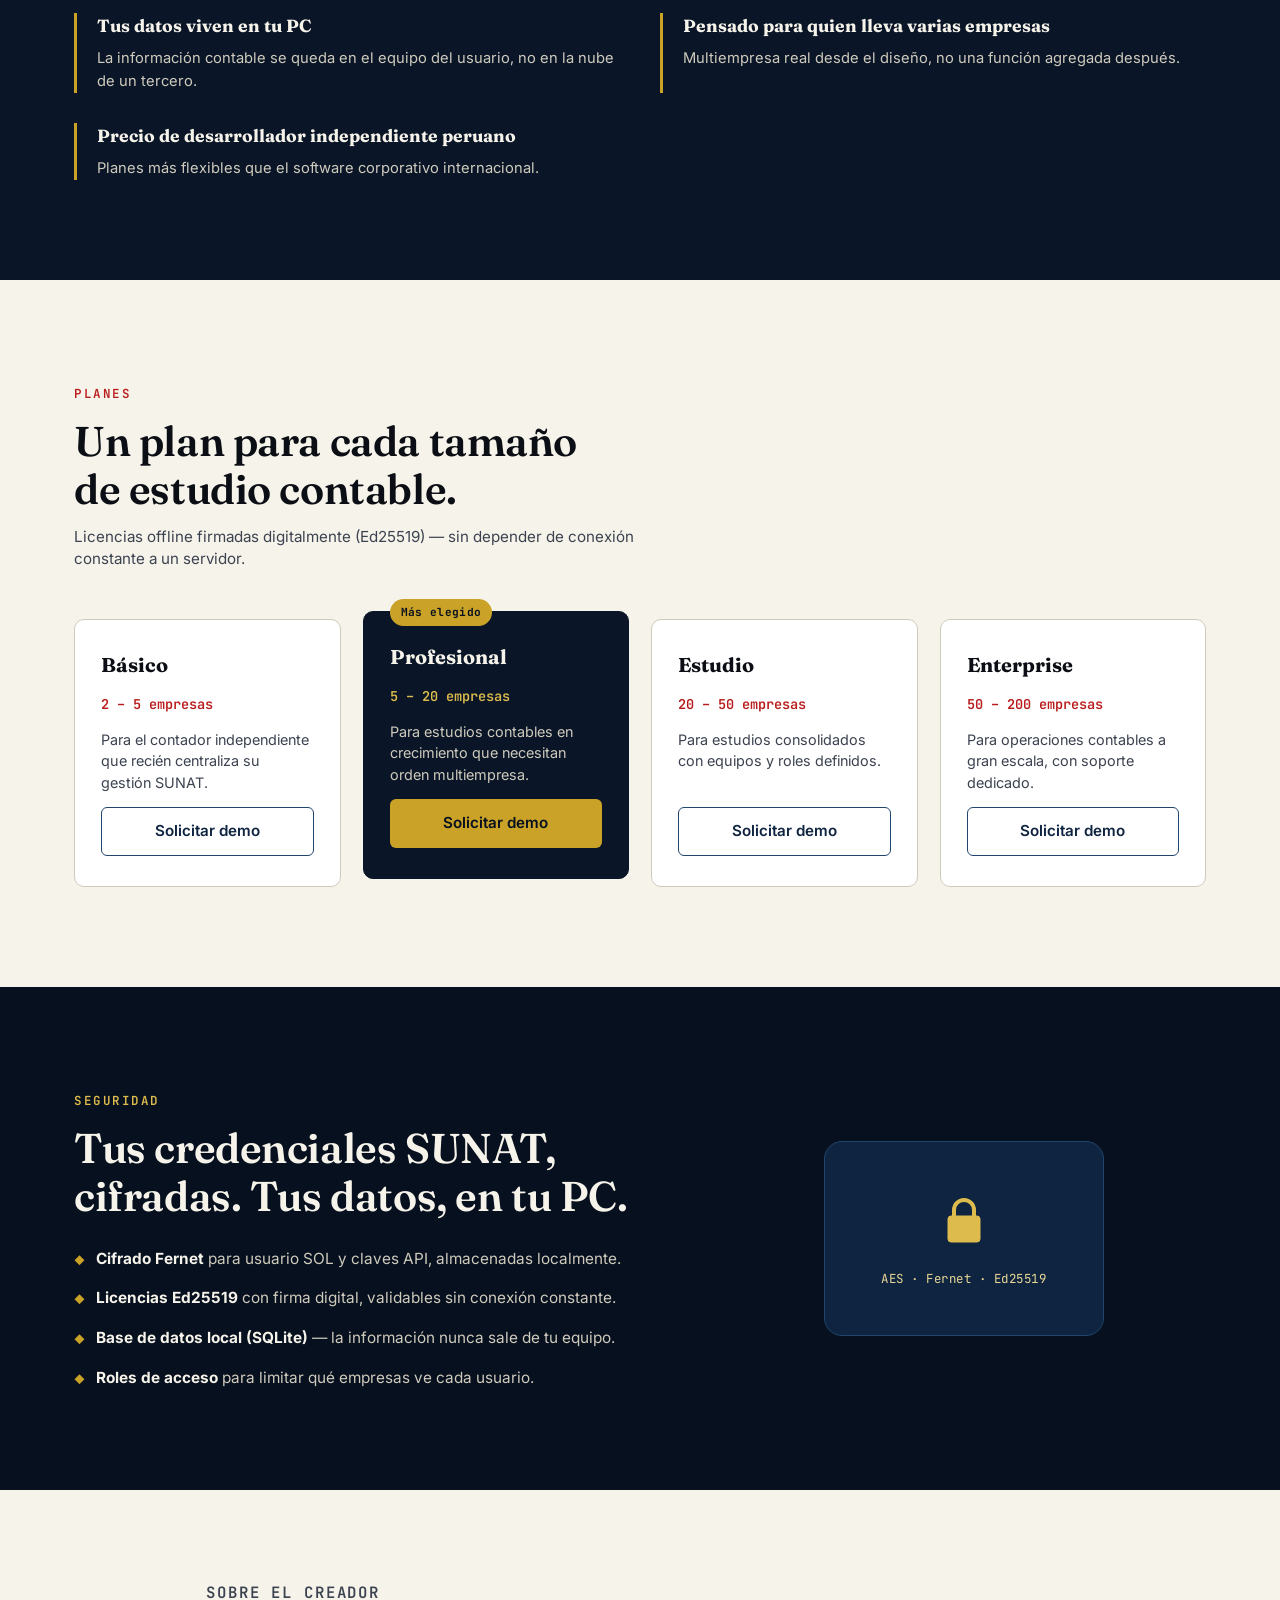
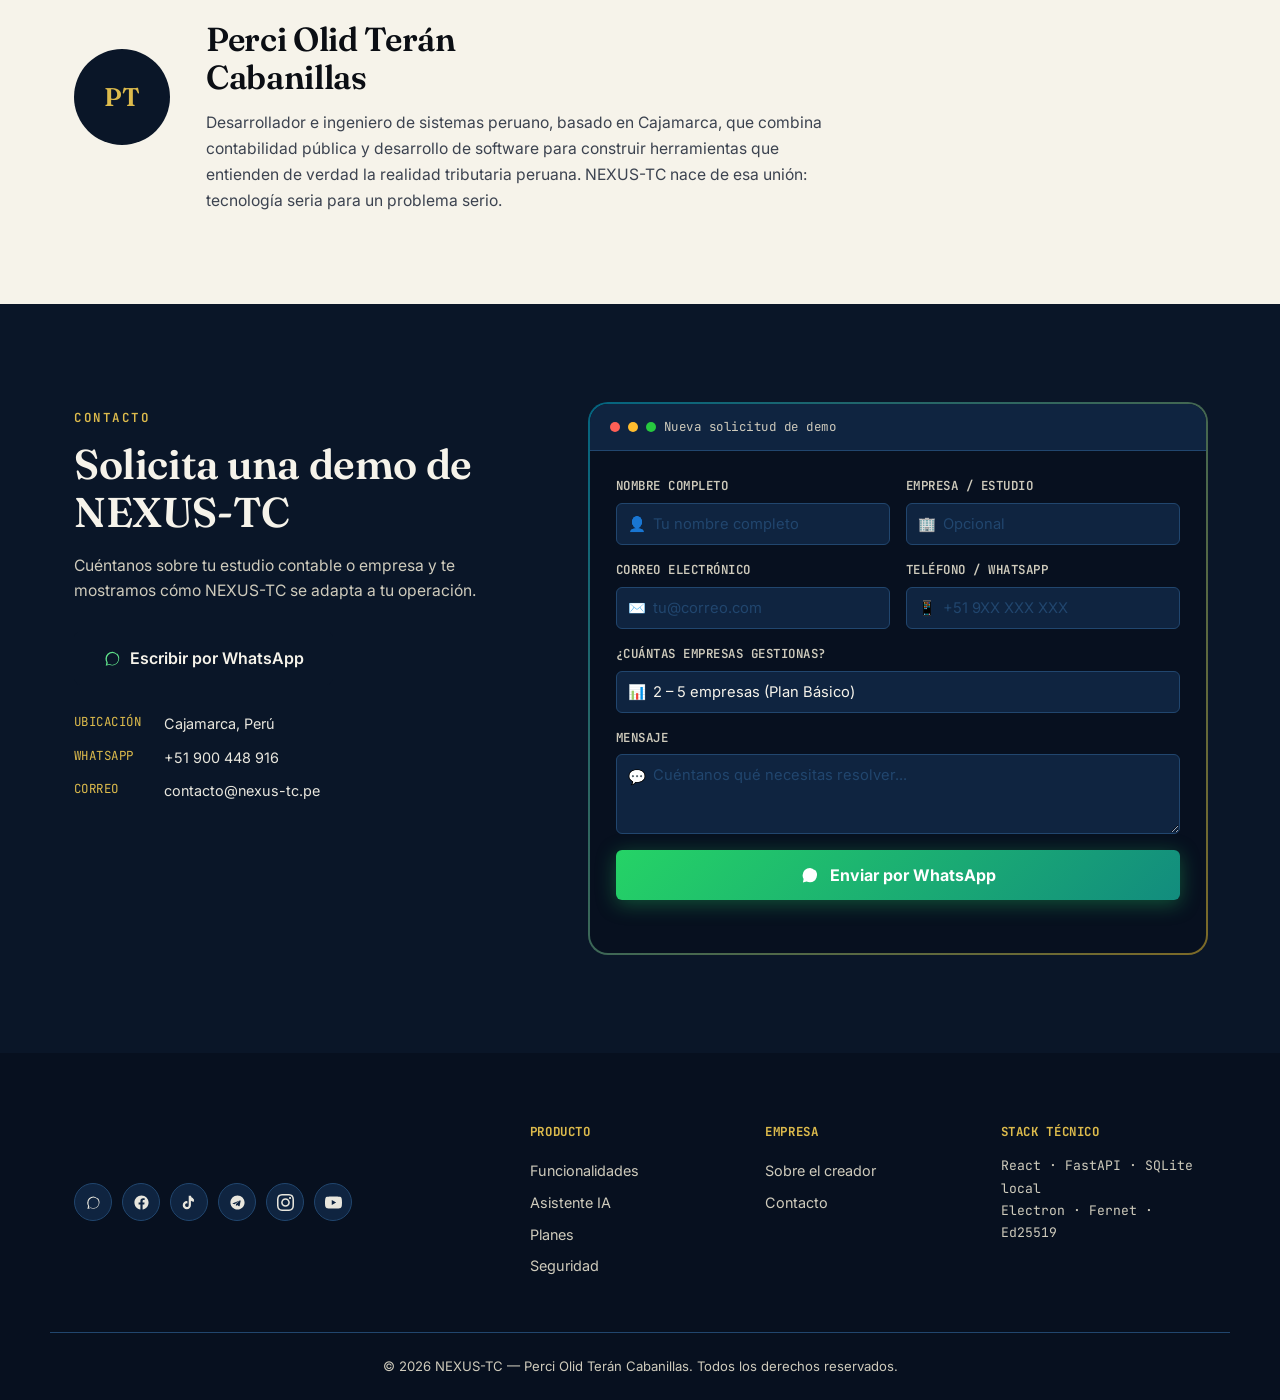
==== commit ab493ced: "Add animated border and WhatsApp button to index.html" ====
--- a/index.html
+++ b/index.html
@@ -11,6 +11,15 @@
 <link rel="stylesheet" href="estilos.css">
 </head>
 <body>
+
+<!-- BORDE ANIMADO QUE DA VUELTA A TODA LA PÁGINA -->
+<div class="page-border" aria-hidden="true">
+  <span class="pb-top"></span>
+  <span class="pb-right"></span>
+  <span class="pb-bottom"></span>
+  <span class="pb-left"></span>
+</div>
+
 
 <!-- BOTÓN FLOTANTE WHATSAPP -->
 <a href="#" id="wa-float" class="wa-float" aria-label="Contactar por WhatsApp" target="_blank" rel="noopener noreferrer">
--- a/estilos.css
+++ b/estilos.css
@@ -439,3 +439,52 @@
   .video-wrapper{ max-width: 300px; }
   .video-section{ padding: 64px 0; }
 }
+
+/* ============================================================
+   VIDEO EN EL HERO (reemplaza el voucher)
+   ============================================================ */
+.hero-video-visual{
+  position: relative;
+  display: flex;
+  justify-content: center;
+  align-items: center;
+}
+.hero-video-glow{
+  position: absolute;
+  inset: -6px;
+  border-radius: 22px;
+  background: linear-gradient(135deg, var(--cyan), var(--gold-500), var(--red-600), var(--cyan));
+  background-size: 300% 300%;
+  animation: form-border 3s ease infinite;
+  opacity: 0.6;
+  z-index: 0;
+}
+.hero-video-wrapper{
+  position: relative;
+  width: 100%;
+  max-width: 340px;
+  border-radius: var(--radius-lg);
+  overflow: hidden;
+  z-index: 1;
+  box-shadow: 0 24px 60px rgba(0,0,0,0.6);
+}
+/* Ratio 9:16 para YouTube Shorts */
+.hero-video-wrapper::after{
+  content: "";
+  display: block;
+  padding-top: 177.78%;
+}
+.hero-video-wrapper iframe{
+  position: absolute;
+  inset: 0;
+  width: 100%;
+  height: 100%;
+  border: none;
+}
+
+@media(max-width:980px){
+  .hero-video-wrapper{ max-width: 280px; }
+}
+@media(max-width:760px){
+  .hero-video-wrapper{ max-width: 240px; }
+}
